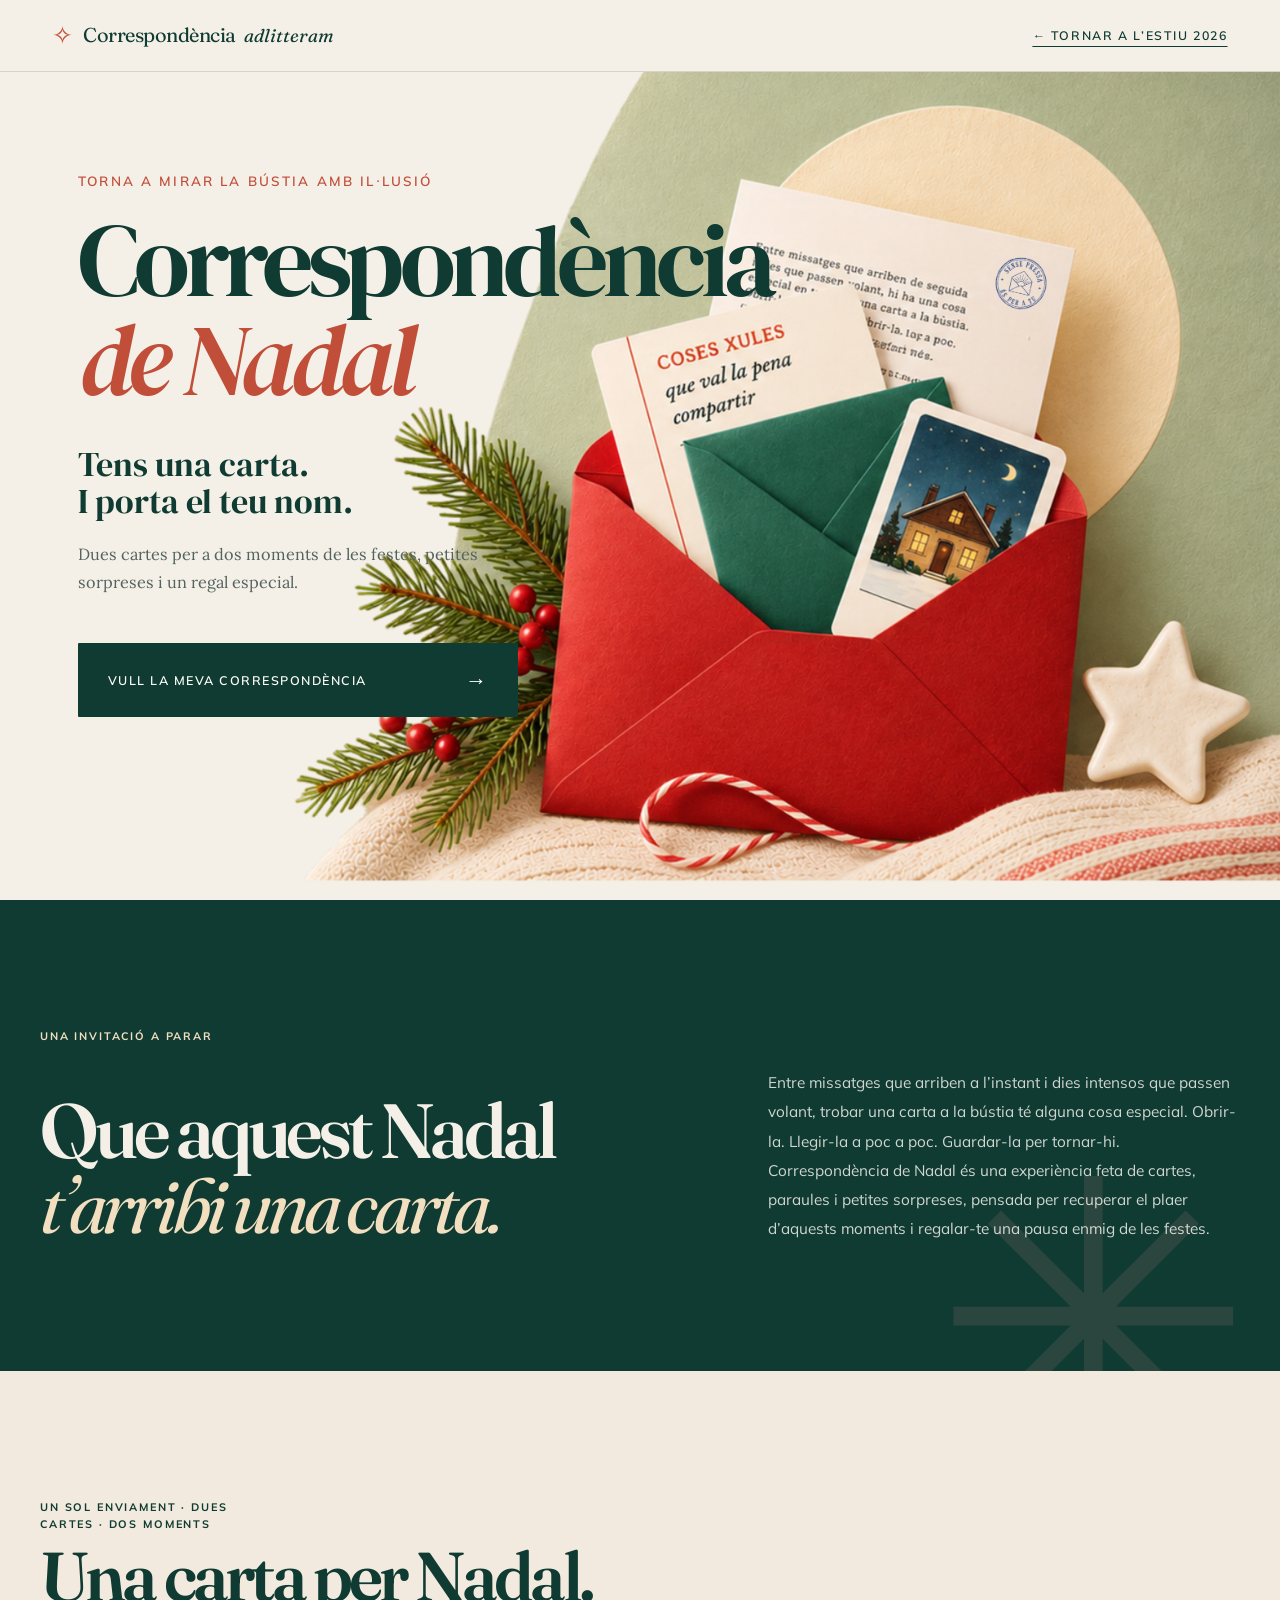
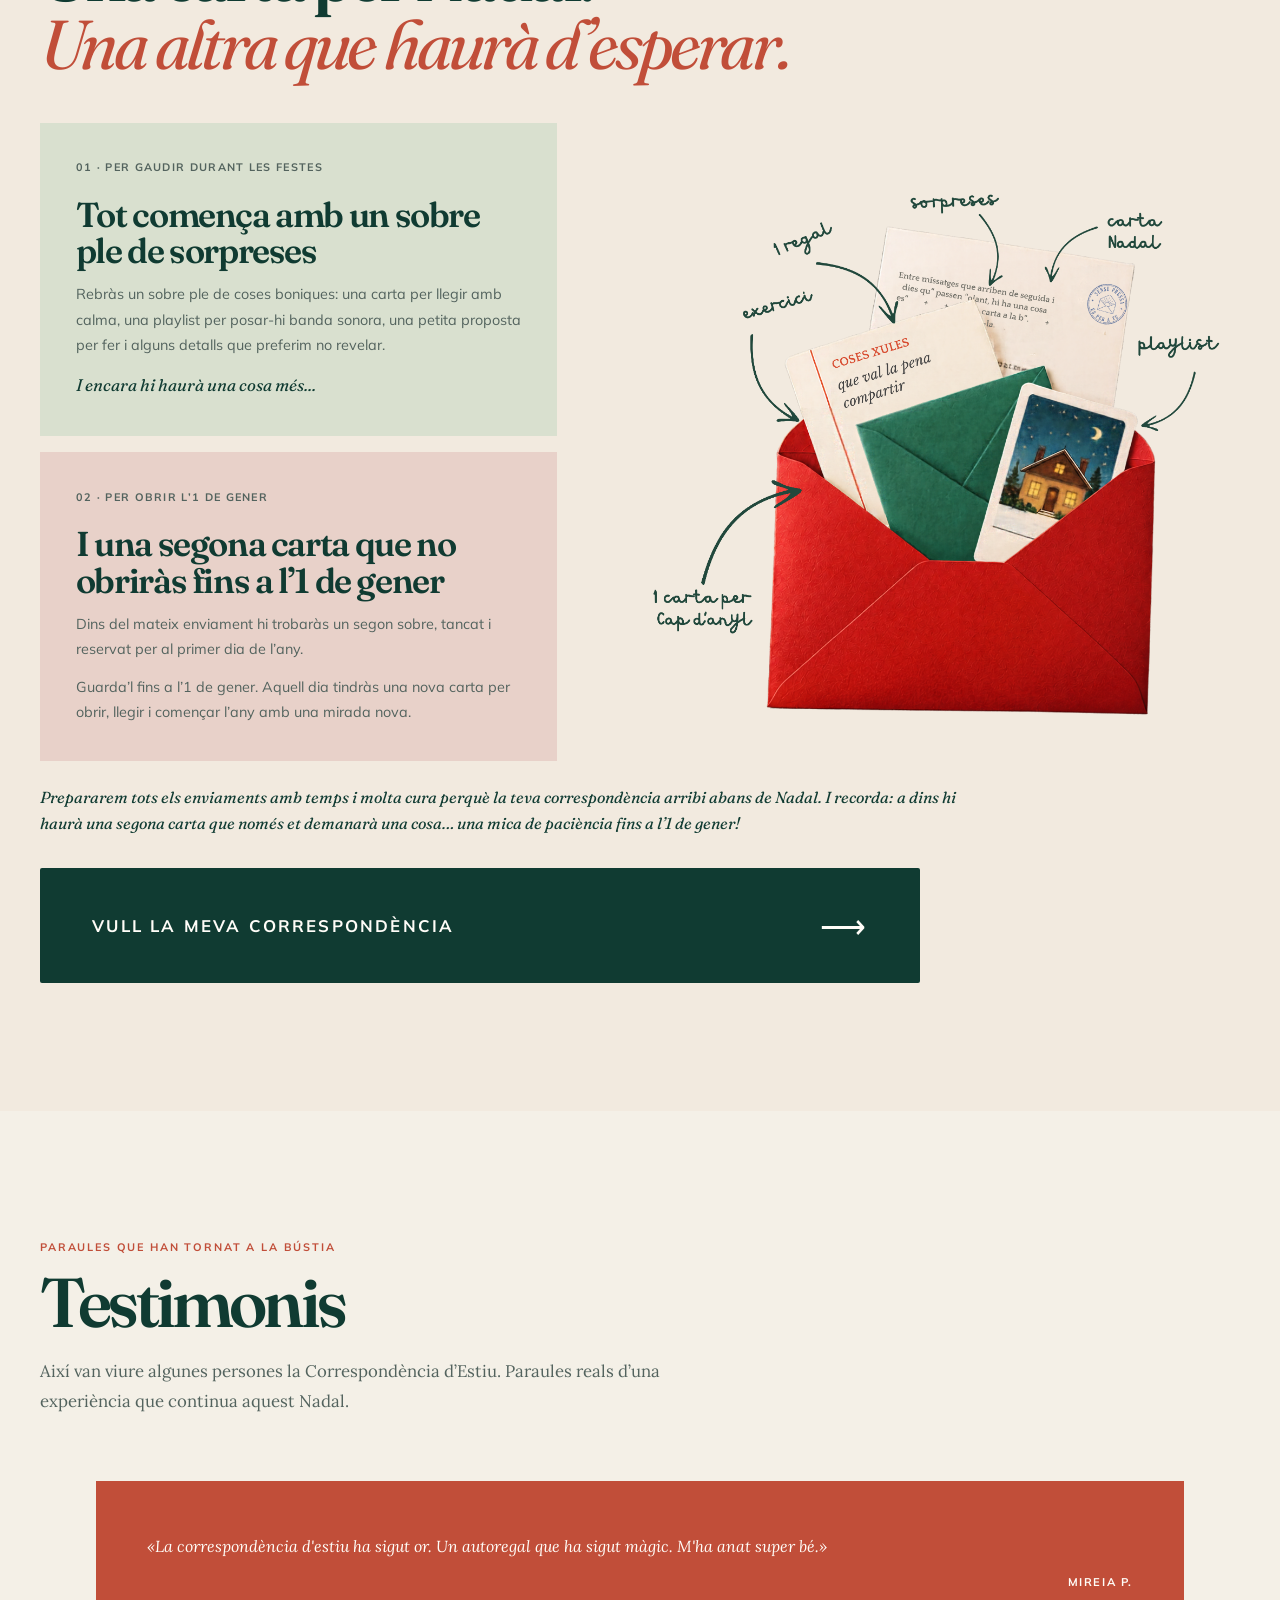
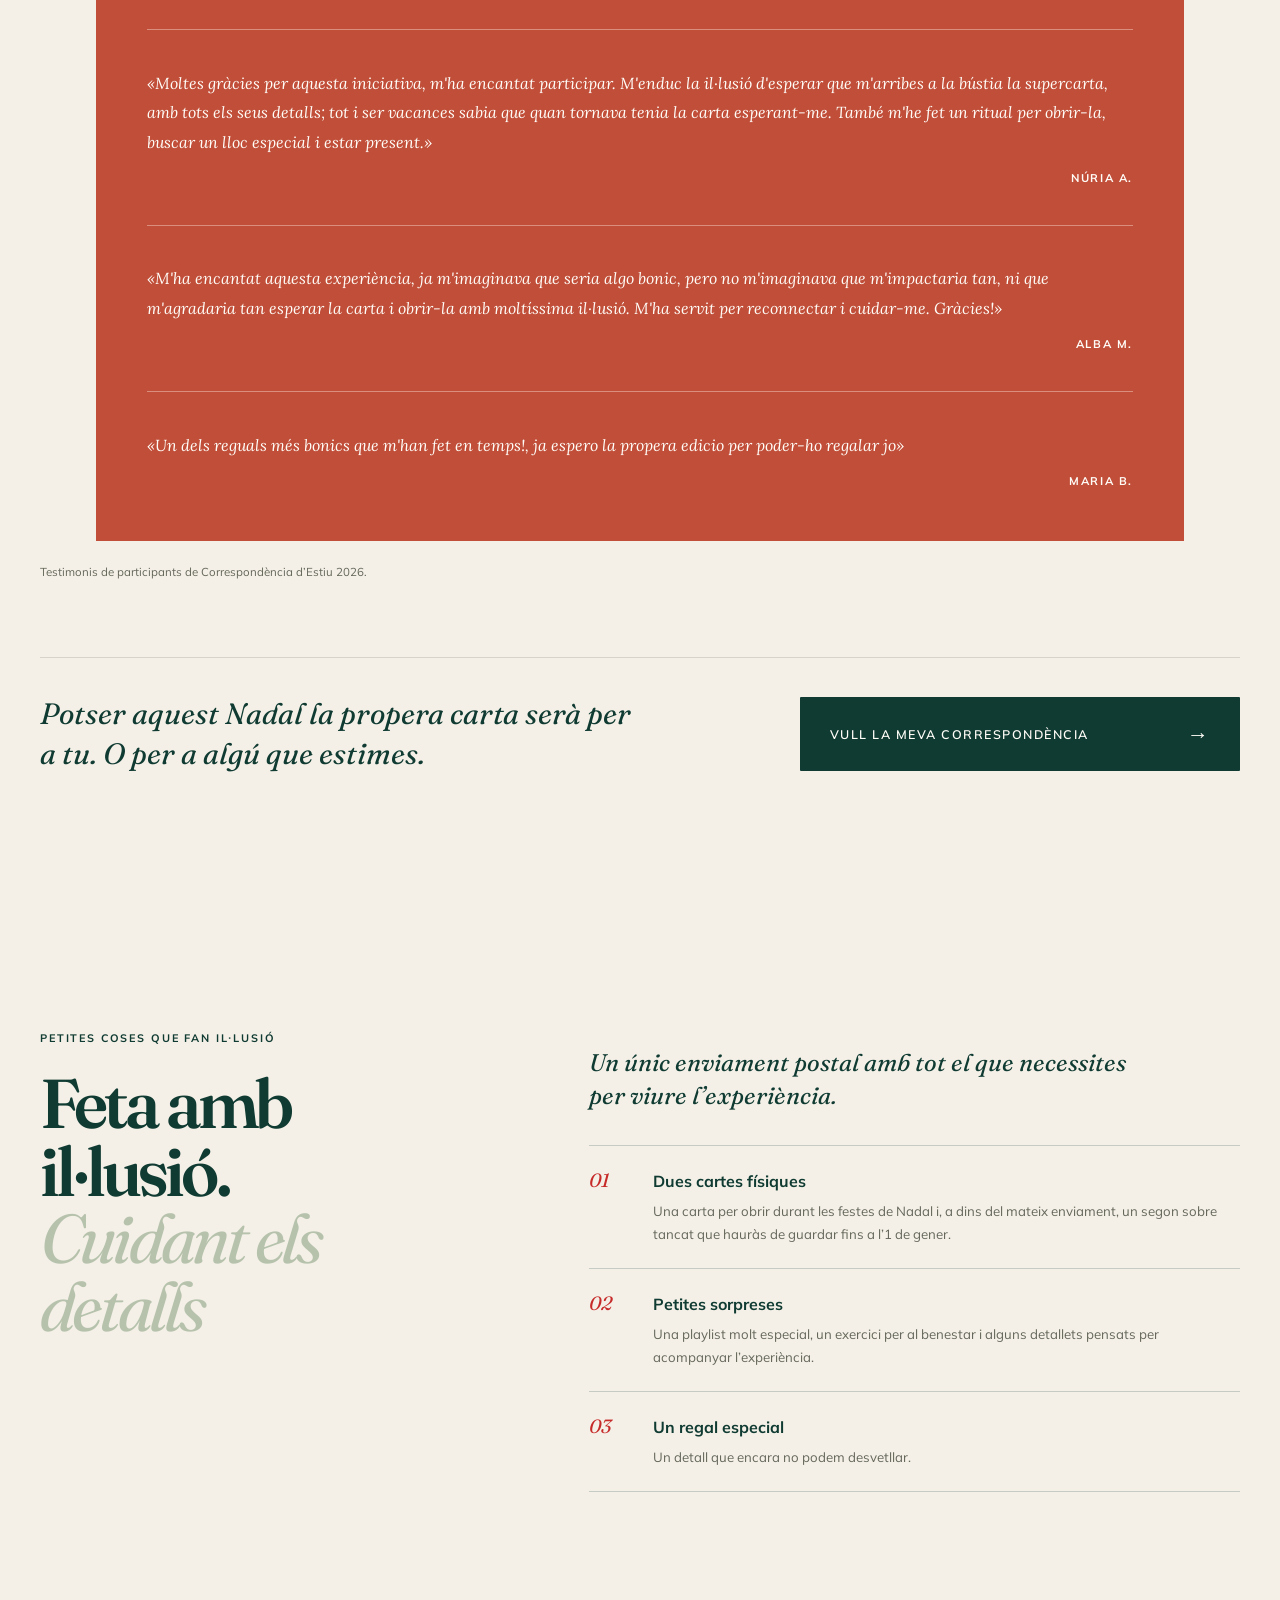
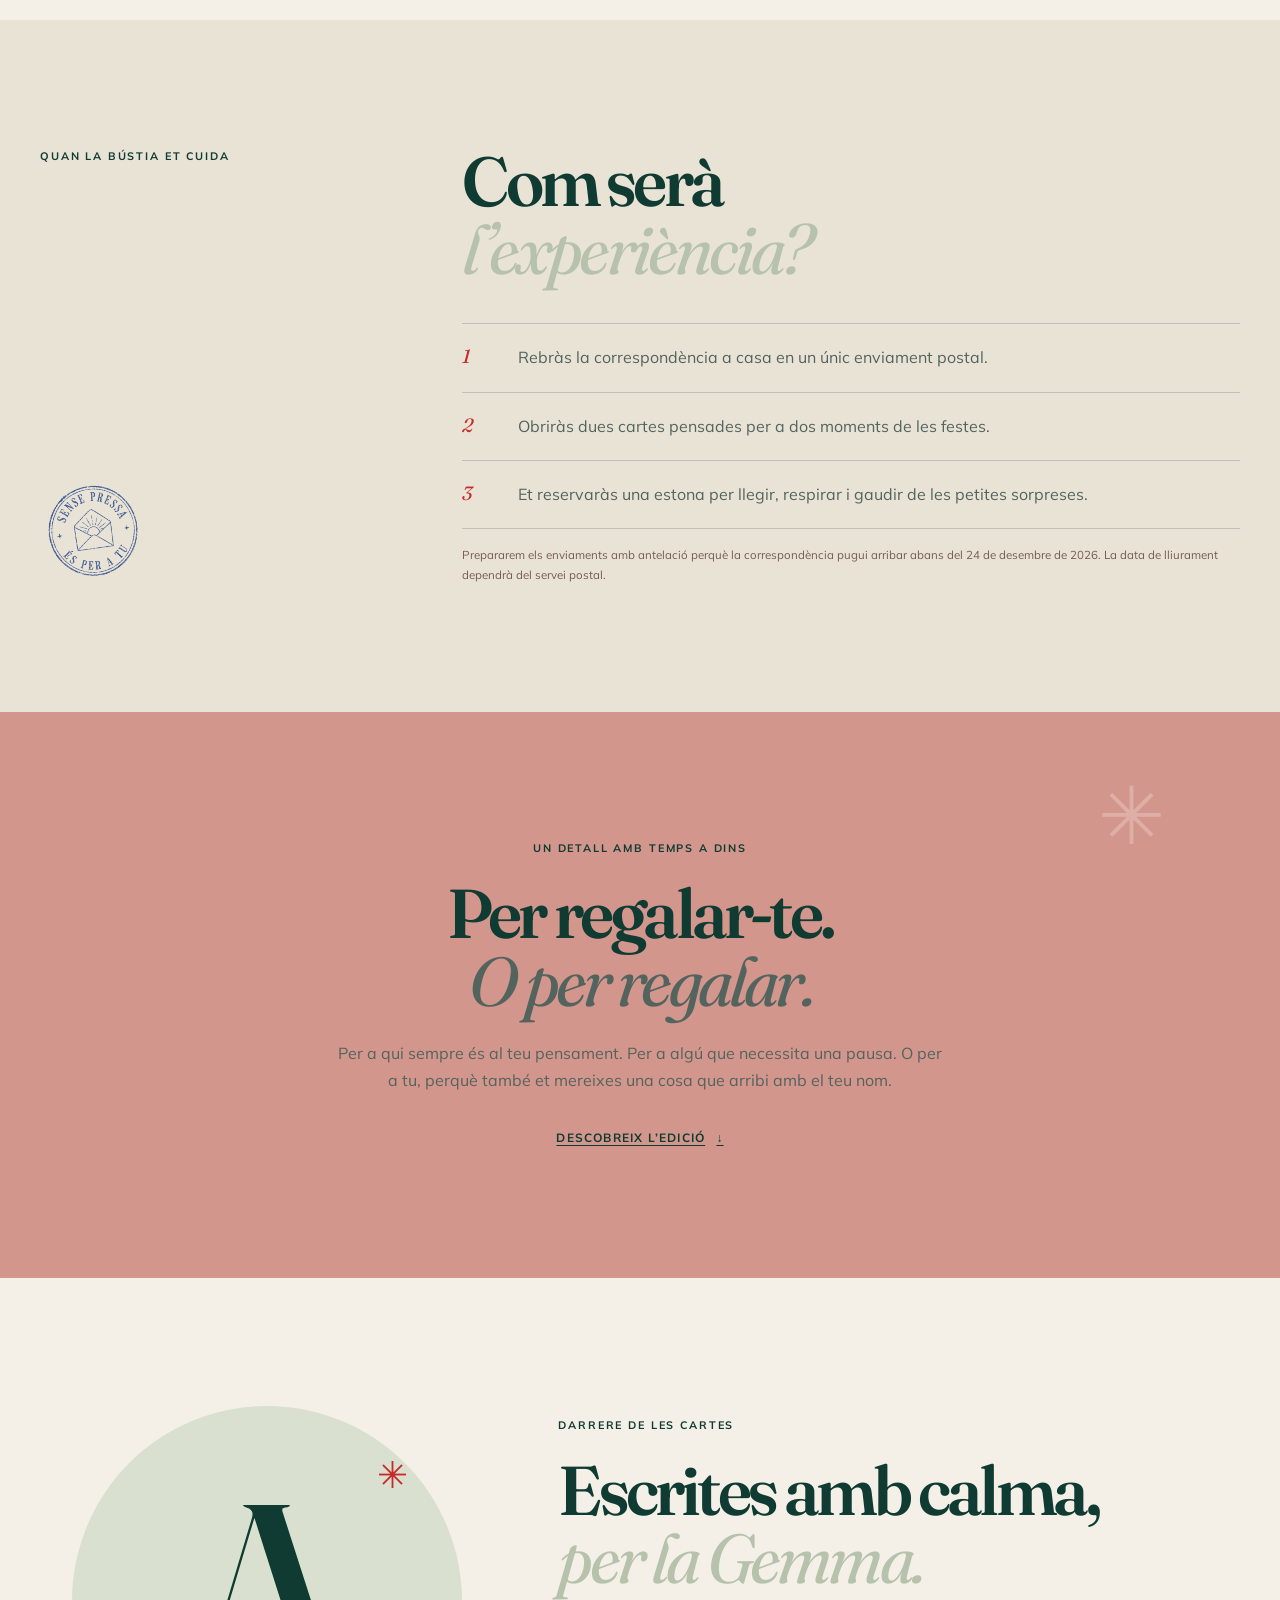
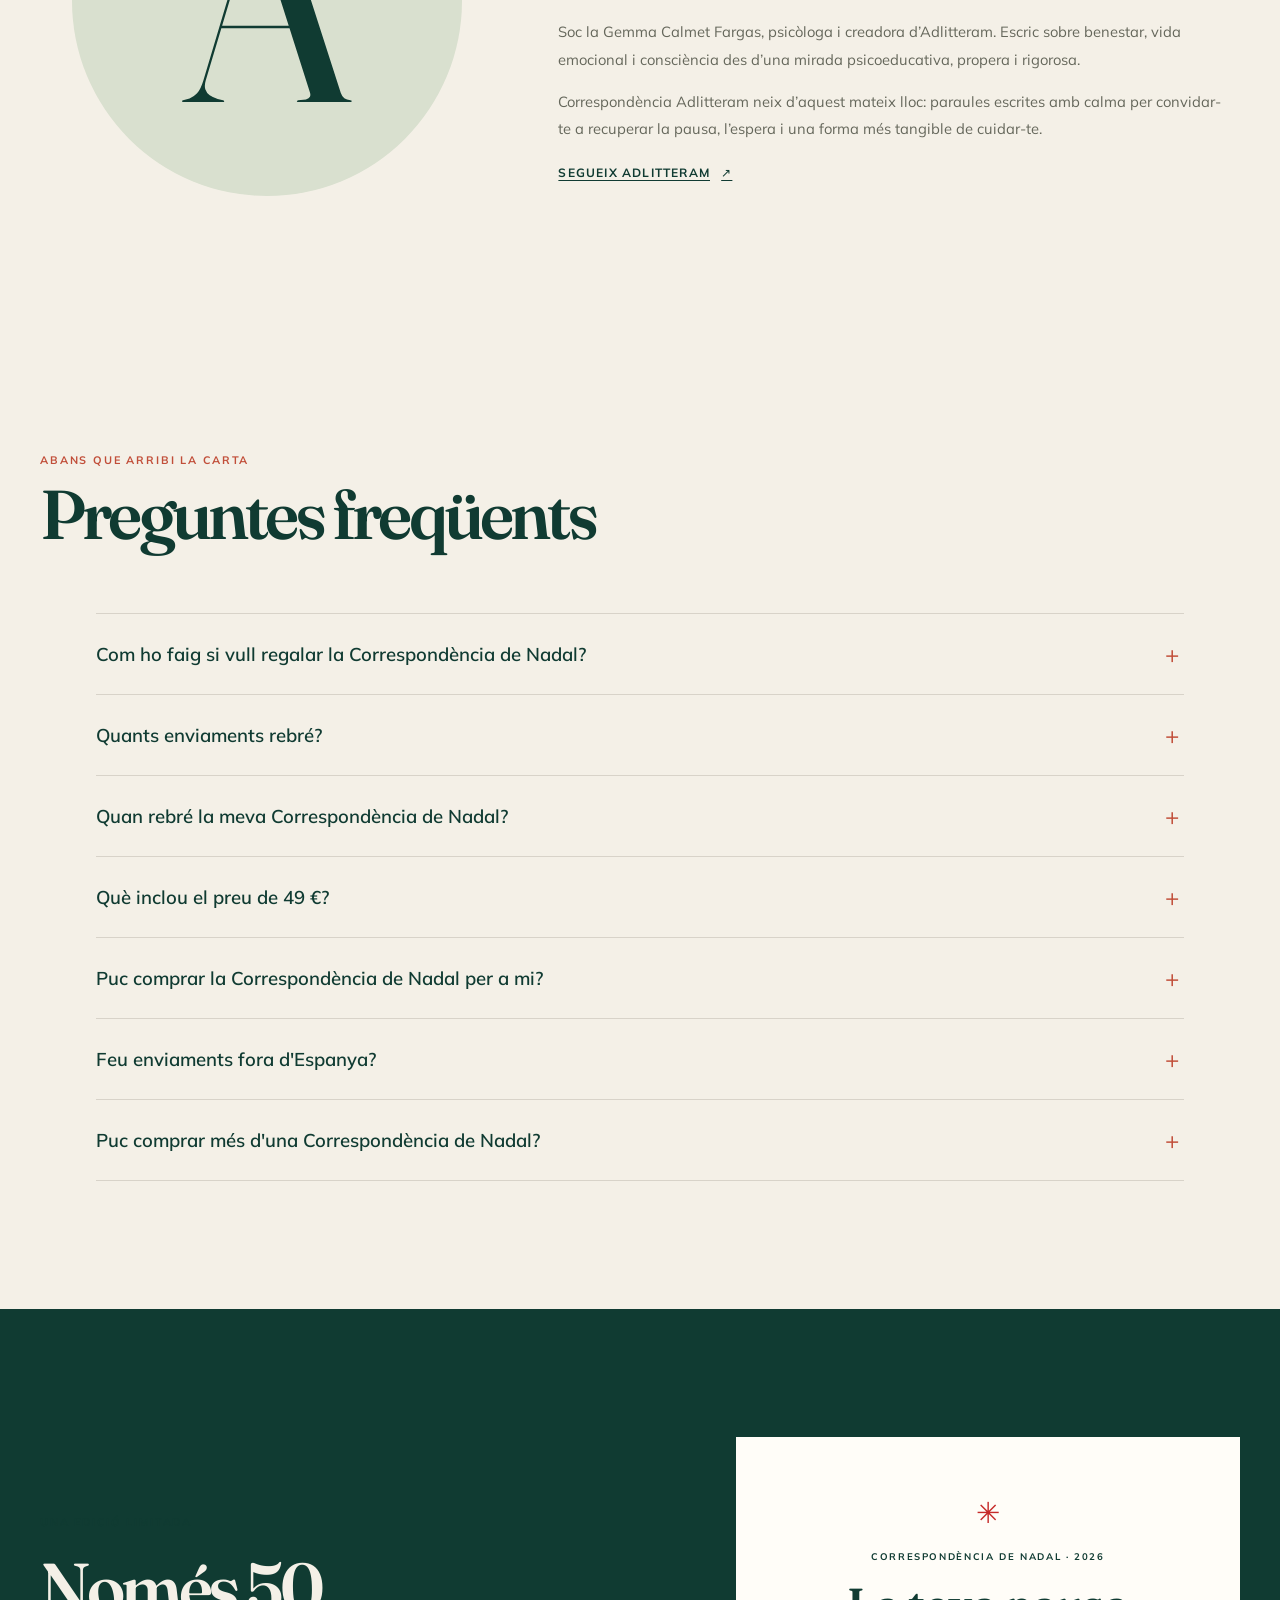
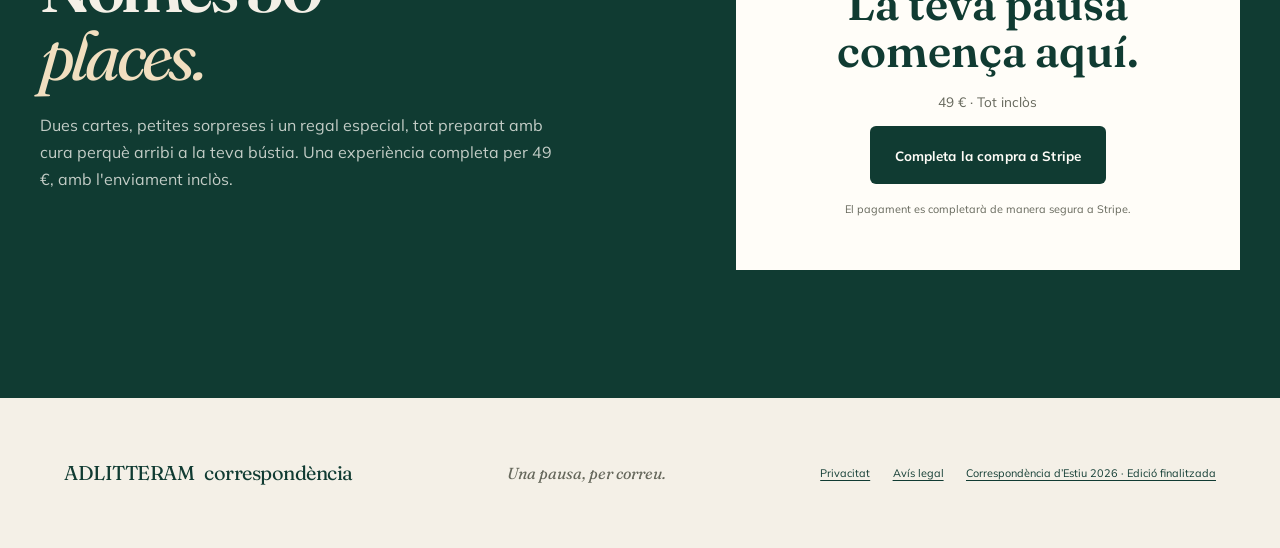
==== nadal-2026/index.html @ 54562db9 "Save Nadal 2026 landing updates" ====
<!doctype html>
<html lang="ca">
<head>
  <meta charset="utf-8">
  <meta name="viewport" content="width=device-width, initial-scale=1">
  <meta name="robots" content="noindex, nofollow, noarchive">
  <meta name="googlebot" content="noindex, nofollow, noarchive">
  <meta name="description" content="Dues cartes per a dos moments de les festes, petites sorpreses i un regal especial. Correspondència de Nadal 2026, Adlitteram.">
  <meta name="theme-color" content="#F7F1E8">
  <title>Correspondència de Nadal 2026 · Adlitteram</title>
  <link rel="preconnect" href="https://fonts.googleapis.com">
  <link rel="preconnect" href="https://fonts.gstatic.com" crossorigin>
  <link rel="preload" as="style" href="https://fonts.googleapis.com/css2?family=DM+Serif+Display:ital@0;1&family=Fraunces:ital,wght@0,400;0,600;1,400&family=Lora:wght@400&family=Montserrat:wght@500;600&family=Mulish:wght@400;600;700&family=Satisfy&display=swap">
  <link href="https://fonts.googleapis.com/css2?family=DM+Serif+Display:ital@0;1&family=Fraunces:ital,wght@0,400;0,600;1,400&family=Lora:wght@400&family=Montserrat:wght@500;600&family=Mulish:wght@400;600;700&family=Satisfy&display=swap" rel="stylesheet">
  <link rel="stylesheet" href="./styles.css">
</head>
<body>
  <a class="skip-link" href="#contingut">Ves al contingut</a>
  <header class="site-header">
    <a class="wordmark" href="#inici" aria-label="Correspondència Adlitteram, inici"><span class="wordmark-mark" aria-hidden="true">✧</span><span class="wordmark-name">Correspondència <em>adlitteram</em></span></a>
    <a class="archive-link" href="/estiu-2026/">← Tornar a l’estiu 2026</a>
  </header>

  <main id="contingut">
    <section class="hero" id="inici" aria-labelledby="hero-title">
      <div class="hero-copy">
        <p class="eyebrow">Torna a mirar la bústia amb il·lusió</p>
        <h1 id="hero-title"><span>Correspondència</span><em>de Nadal</em></h1>
        <p class="hero-subtitle">Tens una carta.<br>I porta el teu nom.</p>
        <p class="hero-description">Dues cartes per a dos moments de les festes, petites sorpreses i un regal especial.</p>
        <a class="button button-primary" href="https://buy.stripe.com/fZu5kw3Jq8W8dRp18m0Ny01?locale=es">Vull la meva correspondència <span aria-hidden="true">→</span></a>
      </div>

      <figure class="hero-art" aria-labelledby="art-caption">
        <div class="hero-stage">
          <img class="hero-product" src="./assets/images/matge-hero-nadal-26.png" alt="Composició de Nadal amb el sobre vermell que conté les cartes, una branca de pi amb baies, una estrella de ceràmica i un fil de caramel sobre una manta" width="3969" height="2235" decoding="async" fetchpriority="high">
        </div>
        <figcaption id="art-caption" class="visually-hidden">Composició fotogràfica del producte de l’edició de Nadal.</figcaption>
      </figure>
    </section>

    <section class="story-intro section reveal" id="la-proposta" aria-labelledby="story-title">
      <p class="eyebrow">Una invitació a parar</p>
      <h2 id="story-title">Que aquest Nadal<br><em>t’arribi una carta.</em></h2>
      <div class="story-intro-copy">
        <p>Entre missatges que arriben a l’instant i dies intensos que passen volant, trobar una carta a la bústia té alguna cosa especial. Obrir-la. Llegir-la a poc a poc. Guardar-la per tornar-hi. Correspondència de Nadal és una experiència feta de cartes, paraules i petites sorpreses, pensada per recuperar el plaer d’aquests moments i regalar-te una pausa enmig de les festes.</p>
      </div>
      <span class="large-asterisk" aria-hidden="true">✳</span>
    </section>

    <section class="two-moments section" aria-labelledby="moments-title">
      <div class="section-heading reveal">
        <p class="eyebrow">Un sol enviament · dues cartes · dos moments</p>
        <h2 id="moments-title">Una carta per Nadal.<br><em>Una altra que haurà d’esperar.</em></h2>
      </div>
      <div class="moments-layout">
        <div class="moments-grid">
          <article class="moment-card moment-december reveal">
            <span class="moment-number">01 · Per gaudir durant les festes</span>
            <h3>Tot comença amb un sobre ple de sorpreses</h3>
            <p>Rebràs un sobre ple de coses boniques: una carta per llegir amb calma, una playlist per posar-hi banda sonora, una petita proposta per fer i alguns detalls que preferim no revelar.</p>
            <p class="moment-teaser">I encara hi haurà una cosa més...</p>
          </article>
          <article class="moment-card moment-newyear reveal">
            <span class="moment-number">02 · Per obrir l’1 de gener</span>
            <h3>I una segona carta que no obriràs fins a l’1 de gener</h3>
            <p>Dins del mateix enviament hi trobaràs un segon sobre, tancat i reservat per al primer dia de l’any.</p>
            <p>Guarda’l fins a l’1 de gener. Aquell dia tindràs una nova carta per obrir, llegir i començar l’any amb una mirada nova.</p>
          </article>
        </div>
        <figure class="moments-photo reveal">
          <img src="./assets/images/sobre-vermell-productes-nadal-26.png" alt="Sobre vermell amb dues cartes i la targeta de playlist; unes anotacions manuscrites assenyalen les sorpreses, l’exercici i les cartes de Nadal i Cap d’Any" width="3969" height="2235" loading="lazy" decoding="async">
        </figure>
      </div>
      <p class="section-footnote reveal">Prepararem tots els enviaments amb temps i molta cura perquè la teva correspondència arribi abans de Nadal. I recorda: a dins hi haurà una segona carta que només et demanarà una cosa… una mica de paciència fins a l’1 de gener!</p>
      <a class="button button-primary moments-cta" href="https://buy.stripe.com/fZu5kw3Jq8W8dRp18m0Ny01?locale=es">Vull la meva correspondència <span aria-hidden="true">⟶</span></a>
    </section>

    <section class="testimonials section" aria-labelledby="testimonials-title">
      <header class="testimonials-heading">
        <p class="eyebrow">Paraules que han tornat a la bústia</p>
        <h2 id="testimonials-title">Testimonis</h2>
        <p class="testimonials-intro">Així van viure algunes persones la Correspondència d’Estiu. Paraules reals d’una experiència que continua aquest Nadal.</p>
      </header>
      <div class="testimonials-panel">
        <article class="testimonial-letter">
          <blockquote><p>«La correspondència d'estiu ha sigut or. Un autoregal que ha sigut màgic. M'ha anat super bé.»</p></blockquote>
          <p class="testimonial-author">MIREIA P.</p>
        </article>
        <article class="testimonial-letter">
          <blockquote><p>«Moltes gràcies per aquesta iniciativa, m'ha encantat participar. M'enduc la il·lusió d'esperar que m'arribes a la bústia la supercarta, amb tots els seus detalls; tot i ser vacances sabia que quan tornava tenia la carta esperant-me. També m'he fet un ritual per obrir-la, buscar un lloc especial i estar present.»</p></blockquote>
          <p class="testimonial-author">NÚRIA A.</p>
        </article>
        <article class="testimonial-letter">
          <blockquote><p>«M'ha encantat aquesta experiència, ja m'imaginava que seria algo bonic, pero no m'imaginava que m'impactaria tan, ni que m'agradaria tan esperar la carta i obrir-la amb moltíssima il·lusió. M'ha servit per reconnectar i cuidar-me. Gràcies!»</p></blockquote>
          <p class="testimonial-author">ALBA M.</p>
        </article>
        <article class="testimonial-letter">
          <blockquote><p>«Un dels reguals més bonics que m'han fet en temps!, ja espero la propera edicio per poder-ho regalar jo»</p></blockquote>
          <p class="testimonial-author">MARIA B.</p>
        </article>
      </div>
      <p class="testimonials-source">Testimonis de participants de Correspondència d’Estiu 2026.</p>
      <div class="testimonials-ending">
        <p>Potser aquest Nadal la propera carta serà per a tu. O per a algú que estimes.</p>
        <a class="button button-primary" href="https://buy.stripe.com/fZu5kw3Jq8W8dRp18m0Ny01?locale=es">Vull la meva correspondència <span aria-hidden="true">→</span></a>
      </div>
    </section>

    <section class="what-includes section reveal" id="que-rebras" aria-labelledby="includes-title">
      <div class="includes-heading">
        <p class="eyebrow">Petites coses que fan il·lusió</p>
        <h2 id="includes-title">Feta amb il·lusió.<br><em>Cuidant els detalls</em></h2>
      </div>
      <div class="includes-copy">
        <p class="includes-lead">Un únic enviament postal amb tot el que necessites per viure l’experiència.</p>
        <ul class="includes-list">
          <li><span>01</span><div><strong>Dues cartes físiques</strong><p>Una carta per obrir durant les festes de Nadal i, a dins del mateix enviament, un segon sobre tancat que hauràs de guardar fins a l’1 de gener.</p></div></li>
          <li><span>02</span><div><strong>Petites sorpreses</strong><p>Una playlist molt especial, un exercici per al benestar i alguns detallets pensats per acompanyar l’experiència.</p></div></li>
          <li><span>03</span><div><strong>Un regal especial</strong><p>Un detall que encara no podem desvetllar.</p></div></li>
        </ul>
      </div>
    </section>

    <section class="experience section" aria-labelledby="experience-title">
      <div class="experience-aside reveal">
        <p class="eyebrow">Quan la bústia et cuida</p>
        <span class="postmark-frame" role="img" aria-label="Segell postal Adlitteram: Sense pressa, és per a tu"><img class="postmark" src="/assets/nadal-26/segell-sense-pressa.png" alt=""></span>
      </div>
      <div class="experience-main reveal">
        <h2 id="experience-title">Com serà<br><em>l’experiència?</em></h2>
        <ol class="experience-steps">
          <li><span>1</span><p>Rebràs la correspondència a casa en un únic enviament postal.</p></li>
          <li><span>2</span><p>Obriràs dues cartes pensades per a dos moments de les festes.</p></li>
          <li><span>3</span><p>Et reservaràs una estona per llegir, respirar i gaudir de les petites sorpreses.</p></li>
        </ol>
        <p class="dev-note">Prepararem els enviaments amb antelació perquè la correspondència pugui arribar abans del 24 de desembre de 2026. La data de lliurament dependrà del servei postal.</p>
      </div>
    </section>

    <section class="gift section reveal" aria-labelledby="gift-title">
      <span class="gift-star" aria-hidden="true">✳</span>
      <p class="eyebrow">Un detall amb temps a dins</p>
      <h2 id="gift-title">Per regalar-te.<br><em>O per regalar.</em></h2>
      <p>Per a qui sempre és al teu pensament. Per a algú que necessita una pausa. O per a tu, perquè també et mereixes una cosa que arribi amb el teu nom.</p>
      <a class="text-link" href="#compra">Descobreix l’edició <span aria-hidden="true">↓</span></a>
    </section>

    <section class="author section" aria-labelledby="author-title">
      <div class="author-mark reveal" aria-hidden="true"><span>A</span><i>✳</i></div>
      <div class="author-copy reveal">
        <p class="eyebrow">Darrere de les cartes</p>
        <h2 id="author-title">Escrites amb calma,<br><em>per la Gemma.</em></h2>
        <p>Soc la Gemma Calmet Fargas, psicòloga i creadora d’Adlitteram. Escric sobre benestar, vida emocional i consciència des d’una mirada psicoeducativa, propera i rigorosa.</p>
        <p>Correspondència Adlitteram neix d’aquest mateix lloc: paraules escrites amb calma per convidar-te a recuperar la pausa, l’espera i una forma més tangible de cuidar-te.</p>
        <a class="text-link" href="https://www.instagram.com/litteram" target="_blank" rel="noopener noreferrer">Segueix Adlitteram <span aria-hidden="true">↗</span></a>
      </div>
    </section>

    <section class="faq section" aria-labelledby="faq-title">
      <header class="faq-heading">
        <p class="eyebrow">Abans que arribi la carta</p>
        <h2 id="faq-title">Preguntes freqüents</h2>
      </header>
      <div class="faq-list">
        <details class="faq-item">
          <summary>Com ho faig si vull regalar la Correspondència de Nadal?<span class="faq-toggle" aria-hidden="true"></span></summary>
          <div class="faq-answer">
            <p>És molt fàcil! Quan facis la compra, introdueix primer el teu nom i correu electrònic. Després, al desplegable «És un regal?», selecciona «Sí, és un regal».</p>
            <p>A l'apartat d'enviament, escriu el nom i l'adreça de la persona a qui vols sorprendre. Finalment, introdueix les teves dades de facturació i completa el pagament.</p>
            <p>Nosaltres ens encarregarem que la correspondència arribi directament a la seva bústia!</p>
            <a class="faq-guide-link" href="/assets/nadal-26/regalar-correspondencia-instruccions.png" aria-haspopup="dialog" aria-controls="gift-guide-dialog" data-open-gift-guide>Veure com omplir el formulari si és un regal <span aria-hidden="true">↗</span></a>
          </div>
        </details>
        <details class="faq-item">
          <summary>Quants enviaments rebré?<span class="faq-toggle" aria-hidden="true"></span></summary>
          <div class="faq-answer">
            <p>Un de sol! Rebràs tota la Correspondència de Nadal en un únic enviament. A dins hi trobaràs una carta per obrir als volts de Nadal i un segon sobre tancat, que hauràs de guardar fins a l'1 de gener.</p>
            <p>Dues cartes per a dos moments diferents de les festes.</p>
          </div>
        </details>
        <details class="faq-item">
          <summary>Quan rebré la meva Correspondència de Nadal?<span class="faq-toggle" aria-hidden="true"></span></summary>
          <div class="faq-answer">
            <p>Prepararem i enviarem les correspondències amb prou antelació perquè puguin arribar abans del 24 de desembre. Tot i això, el termini final de lliurament depèn del servei postal.</p>
          </div>
        </details>
        <details class="faq-item">
          <summary>Què inclou el preu de 49 €?<span class="faq-toggle" aria-hidden="true"></span></summary>
          <div class="faq-answer">
            <p>Tot! Les dues cartes, una playlist molt especial, un exercici pro benestar, petites sorpreses, un regal especial i l'enviament postal a Espanya (Península, Illes Balears i Illes Canàries). No hi ha despeses d'enviament addicionals.</p>
          </div>
        </details>
        <details class="faq-item">
          <summary>Puc comprar la Correspondència de Nadal per a mi?<span class="faq-toggle" aria-hidden="true"></span></summary>
          <div class="faq-answer">
            <p>I tant! Correspondència també és una invitació a fer-te un autoregal: una mica de temps per a tu, una pausa i dos moments per gaudir sense presses.</p>
          </div>
        </details>
        <details class="faq-item">
          <summary>Feu enviaments fora d'Espanya?<span class="faq-toggle" aria-hidden="true"></span></summary>
          <div class="faq-answer">
            <p>De moment, no. Aquesta edició de Correspondència de Nadal només s'enviarà a adreces d'Espanya (Península, Illes Balears i Illes Canàries). El preu de 49 € inclou totes les despeses d'enviament.</p>
          </div>
        </details>
        <details class="faq-item">
          <summary>Puc comprar més d'una Correspondència de Nadal?<span class="faq-toggle" aria-hidden="true"></span></summary>
          <div class="faq-answer">
            <p>I tant! Pots comprar-ne més d'una, però hauràs de fer una compra per cada correspondència, ja que cada enviament necessita les seves pròpies dades.</p>
            <p>Per agilitzar les compres següents, et recomanem que utilitzis l'opció de desar les dades de pagament a Stripe, si la tens disponible.</p>
          </div>
        </details>
      </div>
    </section>

    <section class="purchase section" id="compra" aria-labelledby="purchase-title">
      <div class="purchase-copy">
        <p class="eyebrow">Una edició limitada</p>
        <h2 id="purchase-title">Només 50<br><em>places.</em></h2>
        <p>Dues cartes, petites sorpreses i un regal especial, tot preparat amb cura perquè arribi a la teva bústia. Una experiència completa per 49 €, amb l'enviament inclòs.</p>
      </div>
      <div class="purchase-card">
        <span class="purchase-icon" aria-hidden="true">✳</span>
        <p class="eyebrow">Correspondència de Nadal · 2026</p>
        <h3>La teva pausa<br>comença aquí.</h3>
        <p class="purchase-status">49 € · Tot inclòs</p>
        <a class="button button-primary" href="https://buy.stripe.com/fZu5kw3Jq8W8dRp18m0Ny01?locale=es">Completa la compra a Stripe</a>
        <p class="purchase-small">El pagament es completarà de manera segura a Stripe.</p>
      </div>
    </section>
  </main>

  <dialog class="gift-guide-dialog" id="gift-guide-dialog" aria-labelledby="gift-guide-title">
    <div class="gift-guide-dialog-header">
      <h3 id="gift-guide-title">Com omplir el formulari si és un regal</h3>
      <button class="gift-guide-close" type="button" data-close-gift-guide aria-label="Tancar la guia">×</button>
    </div>
    <button class="gift-guide-zoom" type="button" data-toggle-guide-zoom aria-pressed="false">Ampliar imatge</button>
    <figure class="gift-guide-image-wrap">
      <img src="/assets/nadal-26/regalar-correspondencia-instruccions.png" alt="Guia visual per regalar Correspondència de Nadal: mostra com indicar que és un regal i introduir les dades d'enviament i facturació." width="2828" height="4000" loading="lazy" decoding="async">
    </figure>
  </dialog>

  <footer class="site-footer">
    <a class="wordmark" href="#inici">ADLITTERAM<span>correspondència</span></a>
    <p>Una pausa, per correu.</p>
    <nav aria-label="Enllaços complementaris">
      <a href="../privacitat.html">Privacitat</a>
      <a href="../avis-legal.html">Avís legal</a>
      <a href="../estiu-2026/">Correspondència d’Estiu 2026 · Edició finalitzada</a>
    </nav>
  </footer>
  <script src="./script.js" defer></script>
</body>
</html>
---- nadal-2026/styles.css ----
:root {
  --color-paper: #F4F0E7;
  --color-sage: #B6C2AC;
  --color-ink: #103B32;
  --color-terracotta: #C14E39;
  --color-body: #53635E;
  --color-cream: #FFFDF8;
  --color-gold-paper: #F1DFC0;
  --color-border: #D8D3C9;
  --color-blush: #D3968C;
  --color-cherry: #C62A29;
  --color-ink-hover: #174A35;
  --color-paper-warm: #F2EADF;
  --color-sage-soft: #D9E0CF;
  --color-blush-soft: #E8D1C9;
  --color-stone: #E9E3D6;
  --color-muted-brown: #765B50;
  --color-muted: #65675B;
  --paper: var(--color-paper);
  --paper-light: var(--color-cream);
  --ink: var(--color-ink);
  --moss: var(--color-sage);
  --rose: var(--color-blush);
  --cherry: var(--color-cherry);
  --text: var(--color-body);
  --muted: var(--color-muted);
  --rule: color-mix(in srgb, var(--color-ink) 20%, transparent);
  --serif: "Fraunces", Georgia, serif;
  --sans: "Mulish", Arial, sans-serif;
  --hand: "Satisfy", cursive;
  color: var(--text);
  background: var(--paper);
  font-family: var(--sans);
  font-synthesis: none;
  text-rendering: optimizeLegibility;
  scroll-behavior: smooth;
}

*, *::before, *::after { box-sizing: border-box; }
body { margin: 0; min-width: 320px; overflow-x: clip; background: var(--paper); background-image: repeating-linear-gradient(0deg, transparent 0 6px, rgba(111,82,56,.012) 7px, transparent 8px); background-size: 100% 8px; background-attachment: fixed; color: var(--text); font-size: 16px; line-height: 1.7; }
a { color: inherit; text-underline-offset: .25em; }
img, svg { max-width: 100%; }
::selection { background: var(--moss); color: white; }
:focus-visible { outline: 3px solid var(--cherry); outline-offset: 4px; }

.skip-link { position: absolute; z-index: 20; top: -5rem; left: 1rem; padding: .8rem 1rem; background: var(--ink); color: white; }
.skip-link:focus { top: 1rem; }
.site-header, .site-footer { width: min(90%, 1440px); margin: auto; display: flex; align-items: center; justify-content: space-between; gap: 2rem; }
.site-header { position: relative; z-index: 5; width: 100%; min-height: 72px; padding: 0 4.1%; background: var(--color-paper); border-bottom: 1px solid var(--color-border); }
.wordmark { display: inline-flex; align-items: center; gap: .65rem; color: var(--color-ink); font: 400 1.25rem/1 var(--serif); letter-spacing: -.025em; text-decoration: none; white-space: nowrap; }
.wordmark-mark { color: var(--color-terracotta); font: 400 1.55rem/1 var(--sans); }
.wordmark-name em { margin-left: .3rem; font: italic 1.15rem/1 var(--serif); letter-spacing: 0; }
.archive-link { color: var(--color-ink); font: 600 .77rem/1.4 var(--sans); letter-spacing: .13em; text-decoration-thickness: 1px; text-underline-offset: .35rem; text-transform: uppercase; }

.hero { position: relative; isolation: isolate; width: 100%; min-height: clamp(690px, calc(100svh - 72px), 920px); margin: 0 0 0; padding: clamp(4.5rem, 11vh, 7rem) 6.1vw clamp(1.5rem, 3vh, 2.5rem); overflow: hidden; display: grid; align-items: start; background: var(--color-paper); }
.hero-copy { position: relative; z-index: 3; width: min(68vw, 1080px); grid-column: 1; grid-row: 1; padding: 0; }
.hero-art { position: absolute; z-index: 1; inset: 0; width: 100%; height: 100%; margin: 0; overflow: hidden; }
.hero-stage { position: absolute; inset: 0; width: 100%; height: 100%; overflow: hidden; background: transparent; }
.hero-product { position: absolute; inset: 0; z-index: 1; width: 100%; height: 100%; max-width: none; object-fit: cover; object-position: right bottom; transform: translateX(clamp(5rem, 14vh, 9rem)) scale(1.1); transform-origin: right bottom; }
.eyebrow { margin: 0 0 1.5rem; color: var(--ink); font: 700 .68rem/1.5 var(--sans); letter-spacing: .17em; text-transform: uppercase; }
.eyebrow-mark { display: inline-block; margin-right: .5rem; color: var(--cherry); font-size: 1rem; vertical-align: -.05em; }
h1, h2, h3, p { margin-top: 0; }
h1, h2, h3 { color: var(--ink); font-family: var(--serif); font-weight: 600; }
h1 { max-width: 13ch; margin-bottom: 1.15rem; font-size: clamp(3.6rem, 5.5vw, 5.4rem); font-weight: 600; letter-spacing: -.06em; line-height: .91; }
h1 span, h1 em { display: block; }
h1 em { color: var(--ink); font-style: normal; font-weight: 600; }
h2 em { color: var(--moss); font-weight: 400; }
.hero .eyebrow { max-width: 37rem; margin-bottom: 1.35rem; color: var(--color-terracotta); font: 600 clamp(.78rem, 1.05vw, 1rem)/1.5 var(--sans); letter-spacing: .16em; text-transform: uppercase; }
.hero h1 { max-width: none; margin: 0 0 2.45rem; color: var(--color-ink); font: 400 clamp(4.35rem, 8vw, 8.5rem)/.92 "DM Serif Display", Georgia, serif; letter-spacing: -.055em; }
.hero h1 span, .hero h1 em { display: block; white-space: nowrap; }
.hero h1 em { margin-top: .04em; color: var(--color-terracotta); font: italic 400 .98em/.96 "DM Serif Display", Georgia, serif; }
.hero-subtitle { max-width: min(32rem, 48vw); margin-bottom: 1.35rem; color: var(--color-ink); font: 400 clamp(1.8rem, 2.65vw, 2.8rem)/1.08 "DM Serif Display", Georgia, serif; }
.hero-description { max-width: min(28rem, 44vw); margin-bottom: 2.9rem; color: var(--color-body); font: 400 clamp(1rem, 1.27vw, 1.25rem)/1.7 "Lora", Georgia, serif; }
.hero-actions { display: flex; align-items: flex-start; flex-direction: column; gap: 1.15rem; }
.hero-ctas { display: flex; flex-wrap: wrap; align-items: center; gap: 1rem 1.5rem; }
.button { min-height: 58px; padding: .9rem 1.5rem; display: inline-flex; align-items: center; justify-content: center; border: 1px solid transparent; border-radius: 6px; font: 700 .84rem/1.3 var(--sans); letter-spacing: .01em; text-align: center; text-decoration: none; transition: background-color .2s ease, color .2s ease; }
.hero .button { min-width: min(27.5rem, 100%); min-height: 4.6rem; padding: 1.1rem 1.8rem; justify-content: space-between; border-radius: 1px; background: var(--color-ink); color: var(--color-cream); font: 600 .78rem/1.3 var(--sans); letter-spacing: .12em; text-transform: uppercase; }
.hero .button span { margin-left: 1rem; font-size: 1.35rem; line-height: 1; }
.button-primary { background: var(--ink); color: var(--paper-light); }
.button-primary:hover { background: var(--color-ink-hover); }
.secondary-link { color: var(--ink); font-size: .87rem; font-weight: 600; text-decoration-thickness: 1px; text-underline-offset: .25rem; }
.limited { padding: .55rem 1rem; border-radius: 99px; background: #E5E5D8; color: #315338; font-size: .82rem; font-weight: 600; letter-spacing: .015em; }
.limited span { margin-right: .35rem; }
.hero-edition { position: relative; width: fit-content; margin: 1.6rem 0 0; color: var(--ink); font: 400 1.7rem/1.2 var(--hand); }
.hero-edition::after { position: absolute; left: 62%; right: -5%; bottom: -.55rem; height: 5px; border-radius: 50%; background: var(--rose); content: ""; transform: rotate(-3deg); opacity: .86; }

.visually-hidden { position: absolute; width: 1px; height: 1px; padding: 0; margin: -1px; overflow: hidden; clip: rect(0, 0, 0, 0); white-space: nowrap; border: 0; }

.section { padding: clamp(5rem, 10vw, 10rem) max(1.75rem, calc((100vw - 1200px) / 2)); }
.story-intro { position: relative; overflow: hidden; display: grid; grid-template-columns: 1.15fr .85fr; align-items: end; gap: 2.5rem 7vw; background: var(--ink); color: var(--paper); }
.story-intro .eyebrow { grid-column: 1 / -1; margin: 0 0 -1rem; color: var(--color-gold-paper); }
.story-intro h2 { margin: 0; color: var(--paper); font-size: clamp(3rem, 6vw, 6rem); letter-spacing: -.055em; line-height: .98; }
.story-intro h2 em { color: var(--color-gold-paper); }
.story-intro-copy { position: relative; z-index: 1; max-width: 34rem; color: rgba(255,252,246,.8); font-size: .96rem; line-height: 1.9; }
.story-intro-copy p:last-child { margin-bottom: 0; }
.large-asterisk { position: absolute; right: 2%; bottom: -20%; color: rgba(211,150,140,.13); font-size: clamp(12rem, 30vw, 30rem); line-height: .8; }

.two-moments { background: var(--color-paper-warm); }
.two-moments .section-heading { display: block; max-width: 58rem; margin: 0 0 2.75rem; }
.section-heading .eyebrow { max-width: 13rem; margin: 0 0 .7rem; }
.section-heading h2, .includes-heading h2, .experience h2, .gift h2, .author h2, .purchase h2 { margin: 0; font-size: clamp(3rem, 5.4vw, 5.6rem); letter-spacing: -.055em; line-height: .98; }
.two-moments .section-heading h2 em { color: var(--color-terracotta); font-weight: 400; }
.moments-layout { display: grid; grid-template-columns: minmax(0, .9fr) minmax(380px, 1.1fr); align-items: center; gap: clamp(2rem, 4vw, 4rem); }
.moments-grid { display: grid; grid-template-columns: 1fr; gap: 1rem; }
.moment-card { position: relative; min-height: 0; padding: clamp(1.5rem, 2.8vw, 2.4rem); overflow: hidden; }
.moment-december { background: var(--color-sage-soft); }
.moment-newyear { background: var(--color-blush-soft); }
.moment-number { position: relative; z-index: 1; display: block; margin-bottom: 1.25rem; font-size: .68rem; font-weight: 700; letter-spacing: .12em; text-transform: uppercase; }
.moment-number i { color: var(--muted); font-style: normal; font-weight: 500; }
.moment-card h3 { position: relative; z-index: 1; margin: 0 0 .8rem; font-size: clamp(1.8rem, 2.7vw, 2.65rem); letter-spacing: -.04em; line-height: 1.05; }
.moment-card p { position: relative; z-index: 1; max-width: 38rem; margin: 0 0 .8rem; color: var(--color-body); font-size: .9rem; line-height: 1.75; }
.moment-card p:last-child { margin-bottom: 0; }
.moment-card .moment-teaser { margin-top: .75rem; color: var(--color-ink); font-family: var(--serif); font-size: 1.05rem; font-style: italic; }
.moments-photo { position: relative; width: 100%; max-width: 780px; aspect-ratio: 1.12; margin: 0 auto; overflow: hidden; }
.moments-photo img { position: absolute; top: 0; left: -70%; display: block; width: 170%; max-width: none; height: auto; }
.section-footnote { max-width: 58rem; margin: 1.5rem 0 0; color: var(--color-ink); font: italic 1rem/1.6 var(--serif); }
.moments-cta { width: min(100%, 55rem); min-height: clamp(6rem, 9vw, 9.2rem); margin: 2rem auto 0; padding: 1.6rem clamp(1.5rem, 4vw, 3.5rem); justify-content: space-between; border-radius: 2px; background: var(--color-ink); color: var(--color-cream); font-size: clamp(.8rem, 1.35vw, 1.05rem); letter-spacing: .13em; text-align: left; text-transform: uppercase; }
.moments-cta:hover { background: var(--color-ink-hover); }
.moments-cta span { margin-left: 1rem; font-size: 2rem; line-height: 1; }

.testimonials { background: var(--color-paper); }
.testimonials-heading { max-width: 58rem; margin-bottom: clamp(2.5rem, 5vw, 4.5rem); }
.testimonials-heading .eyebrow { margin-bottom: .8rem; color: var(--color-terracotta); }
.testimonials-heading h2 { max-width: 15ch; margin: 0 0 1.25rem; color: var(--color-ink); font-size: clamp(3rem, 5.4vw, 5.6rem); letter-spacing: -.055em; line-height: .98; }
.testimonials-intro { max-width: 43rem; margin: 0; color: var(--color-body); font: 400 1.05rem/1.8 "Lora", Georgia, serif; }
.testimonials-panel { max-width: 68rem; margin: 0 auto; padding: clamp(1.8rem, 4vw, 3.5rem); background: var(--color-terracotta); }
.testimonial-letter { padding: 0; }
.testimonial-letter + .testimonial-letter { margin-top: clamp(1.5rem, 3vw, 2.4rem); padding-top: clamp(1.5rem, 3vw, 2.4rem); border-top: 1px solid rgb(255 248 238 / 38%); }
.testimonial-letter blockquote { margin: 0; }
.testimonial-letter blockquote p { margin: 0; color: var(--color-cream); font: italic 400 clamp(1rem, 1.25vw, 1.16rem)/1.85 "Lora", Georgia, serif; }
.testimonial-author { margin: .85rem 0 0; color: var(--color-cream); font: 700 .7rem/1.4 var(--sans); letter-spacing: .14em; text-align: right; }
.testimonials-source { margin: 1.4rem 0 0; color: var(--muted); font: 400 .72rem/1.5 var(--sans); }
.testimonials-ending { display: flex; align-items: center; justify-content: space-between; gap: 2rem; margin-top: clamp(3rem, 6vw, 5rem); padding-top: 2.25rem; border-top: 1px solid var(--color-border); }
.testimonials-ending > p { max-width: 38rem; margin: 0; color: var(--color-ink); font: italic 400 clamp(1.4rem, 2.3vw, 2.15rem)/1.35 var(--serif); }
.testimonials .button { min-width: min(27.5rem, 100%); min-height: 4.6rem; padding: 1.1rem 1.8rem; justify-content: space-between; border-radius: 1px; background: var(--color-ink); color: var(--color-cream); font: 600 .78rem/1.3 var(--sans); letter-spacing: .12em; text-transform: uppercase; }
.testimonials .button span { margin-left: 1rem; font-size: 1.35rem; line-height: 1; }
.testimonials .button:hover { background: var(--color-ink-hover); }

.what-includes { display: grid; grid-template-columns: .8fr 1.2fr; gap: clamp(3rem, 9vw, 10rem); }
.includes-heading .eyebrow { max-width: 16rem; }
.includes-copy { padding-top: 1rem; }
.includes-lead { max-width: 35rem; margin-bottom: 2rem; color: var(--ink); font: italic 400 1.5rem/1.4 var(--serif); }
.includes-list { padding: 0; margin: 0; list-style: none; border-top: 1px solid var(--rule); }
.includes-list li { display: grid; grid-template-columns: 3rem 1fr; gap: 1rem; padding: 1.4rem 0; border-bottom: 1px solid var(--rule); }
.includes-list li > span { color: var(--cherry); font: italic 1.2rem var(--serif); }
.includes-list strong { color: var(--ink); font: 700 1rem/1.4 var(--sans); }
.includes-list p { margin: .3rem 0 0; color: var(--muted); font-size: .83rem; }

.experience { display: grid; grid-template-columns: .65fr 1.35fr; gap: 3rem; background: var(--color-stone); }
.experience-aside { display: flex; flex-direction: column; align-items: flex-start; justify-content: space-between; }
.postmark-frame { position: relative; display: block; width: 106px; aspect-ratio: 1; flex: 0 0 auto; overflow: hidden; transform: rotate(-8deg); }
.postmark { position: absolute; top: 50%; left: 50%; width: 250%; max-width: none; height: auto; transform: translate(-48.2%, -49.9%); }
.experience h2 { margin-bottom: 2.5rem; }
.experience-steps { padding: 0; margin: 0; list-style: none; counter-reset: step; border-top: 1px solid var(--rule); }
.experience-steps li { display: grid; grid-template-columns: 2.5rem 1fr; gap: 1rem; align-items: baseline; padding: 1.25rem 0; border-bottom: 1px solid var(--rule); }
.experience-steps li > span { color: var(--cherry); font: italic 1.2rem var(--serif); }
.experience-steps p { max-width: 38rem; margin: 0; color: var(--color-body); }
.dev-note { margin: 1rem 0 0; color: var(--color-muted-brown); font-size: .72rem; }

.gift { position: relative; overflow: hidden; background: var(--rose); text-align: center; }
.gift .eyebrow { color: var(--color-ink); }
.gift h2 { margin-bottom: 1.5rem; color: var(--ink); }
.gift h2 em { color: var(--color-body); }
.gift > p:not(.eyebrow) { max-width: 38rem; margin: 0 auto 1.8rem; color: var(--color-body); }
.gift-star { position: absolute; top: 6%; right: 9%; color: rgba(255,252,246,.25); font-size: 5rem; }
.text-link { display: inline-flex; gap: .7rem; align-items: center; color: var(--ink); font-size: .75rem; font-weight: 700; letter-spacing: .1em; text-decoration-thickness: 1px; text-transform: uppercase; }

.author { display: grid; grid-template-columns: .8fr 1.2fr; gap: 4rem; align-items: center; }
.author-mark { position: relative; width: min(100%, 390px); aspect-ratio: 1; display: grid; place-items: center; justify-self: center; border-radius: 50%; background: var(--color-sage-soft); color: var(--ink); font: 400 clamp(10rem, 22vw, 19rem)/1 var(--serif); }
.author-mark i { position: absolute; top: 13%; right: 14%; color: var(--cherry); font-size: 2.3rem; font-style: normal; }
.author-copy { max-width: 42rem; }
.author-copy h2 { margin-bottom: 1.6rem; }
.author-copy > p:not(.eyebrow) { color: var(--muted); font-size: .92rem; line-height: 1.85; }
.author-copy .text-link { margin-top: .4rem; }

.purchase { display: grid; grid-template-columns: 1fr .85fr; gap: clamp(3rem, 8vw, 9rem); align-items: center; background: var(--ink); color: var(--paper); }
.purchase h2 { margin-bottom: 1.4rem; color: var(--paper); }
.purchase h2 em { color: var(--color-gold-paper); }
.purchase-copy > p:last-child { max-width: 32rem; margin-bottom: 0; color: color-mix(in srgb, var(--color-cream) 75%, transparent); }
.purchase-card { padding: clamp(1.7rem, 4vw, 3.2rem); background: var(--paper-light); color: var(--text); text-align: center; }
.purchase-icon { display: block; margin-bottom: .75rem; color: var(--cherry); font-size: 1.8rem; }
.purchase-card .eyebrow { margin-bottom: 1rem; font-size: .6rem; }
.purchase-card h3 { margin-bottom: 1rem; font-size: clamp(2rem, 3.5vw, 3rem); line-height: 1.05; }
.purchase-status { color: var(--muted); font-size: .85rem; }
.button-pending { width: 100%; margin-top: .65rem; background: #D8D4CB; color: #5F6259; cursor: not-allowed; }
.purchase-small { margin: 1rem 0 0; color: var(--muted); font-size: .68rem; }

.faq { background: var(--color-paper); }
.faq-heading { max-width: 58rem; margin: 0 0 clamp(2.5rem, 5vw, 4.5rem); }
.faq-heading .eyebrow { margin-bottom: .8rem; color: var(--color-terracotta); }
.faq-heading h2 { margin: 0; color: var(--color-ink); font-size: clamp(3rem, 5.4vw, 5.6rem); letter-spacing: -.055em; line-height: .98; }
.faq-list { max-width: 68rem; margin: 0 auto; border-top: 1px solid var(--color-border); }
.faq-item { border-bottom: 1px solid var(--color-border); }
.faq-item summary { min-height: 5rem; padding: 1.3rem 0; display: flex; align-items: center; justify-content: space-between; gap: 1.5rem; color: var(--color-ink); cursor: pointer; font: 600 clamp(1rem, 1.45vw, 1.2rem)/1.45 var(--sans); list-style: none; }
.faq-item summary::-webkit-details-marker { display: none; }
.faq-toggle { position: relative; width: 1.5rem; height: 1.5rem; flex: 0 0 1.5rem; color: var(--color-terracotta); }
.faq-toggle::before { content: "+"; position: absolute; inset: 0; display: grid; place-items: center; font: 400 1.5rem/1 var(--sans); }
.faq-item[open] .faq-toggle::before { content: "−"; }
.faq-answer { max-width: 54rem; padding: 0 3rem 1.5rem 0; color: var(--color-body); font: 400 .94rem/1.85 var(--sans); }
.faq-answer p { margin: 0 0 .9rem; }
.faq-answer p:last-of-type { margin-bottom: .9rem; }
.faq-guide-link { display: inline-flex; align-items: center; gap: .65rem; padding: .35rem 0; border: 0; background: transparent; color: var(--color-ink); cursor: pointer; font: 700 .75rem/1.5 var(--sans); letter-spacing: .07em; text-align: left; text-decoration: underline; text-underline-offset: .25em; text-transform: uppercase; }
.faq-guide-link span { color: var(--color-terracotta); font-size: 1rem; }
.gift-guide-dialog { width: min(94vw, 58rem); max-width: calc(100vw - 1rem); max-height: 92dvh; padding: clamp(1rem, 2.5vw, 2rem); overflow: auto; border: 1px solid var(--color-border); background: var(--color-cream); color: var(--color-ink); }
.gift-guide-dialog::backdrop { background: rgb(16 30 26 / 72%); }
.gift-guide-dialog-header { position: sticky; z-index: 1; top: calc(0px - clamp(1rem, 2.5vw, 2rem)); display: flex; align-items: center; justify-content: space-between; gap: 1rem; margin: calc(0px - clamp(1rem, 2.5vw, 2rem)) calc(0px - clamp(1rem, 2.5vw, 2rem)) 1rem; padding: .8rem clamp(1rem, 2.5vw, 2rem); background: var(--color-cream); }
.gift-guide-dialog-header h3 { margin: 0; font: 600 1.1rem/1.3 var(--serif); }
.gift-guide-close { width: 2.75rem; height: 2.75rem; flex: 0 0 2.75rem; border: 1px solid var(--color-border); border-radius: 50%; background: var(--color-paper); color: var(--color-ink); cursor: pointer; font: 400 1.8rem/1 var(--sans); }
.gift-guide-zoom { display: block; margin: 0 0 .8rem auto; padding: .5rem 0; border: 0; background: transparent; color: var(--color-ink); cursor: pointer; font: 700 .7rem/1.4 var(--sans); letter-spacing: .08em; text-decoration: underline; text-underline-offset: .2em; text-transform: uppercase; }
.gift-guide-image-wrap { max-width: 100%; margin: 0; overflow: auto; text-align: center; }
.gift-guide-image-wrap img { display: block; width: 100%; height: auto; max-width: 100%; margin: 0 auto; }
.gift-guide-dialog.is-zoomed .gift-guide-image-wrap img { width: 145%; max-width: none; margin: 0; }

.site-footer { min-height: 150px; padding: 2.5rem 0; }
.site-footer > p { margin: 0; color: var(--muted); font: italic 1rem var(--serif); }
.site-footer nav { display: flex; flex-wrap: wrap; justify-content: flex-end; gap: .75rem 1.4rem; }
.site-footer nav a { color: var(--ink); font-size: .68rem; }

/* Content is visible by default. JavaScript only adds a subtle entrance when present. */
.reveal { opacity: 1; transform: none; }
.js-enabled .reveal { transition: opacity .65s ease, transform .65s ease; }
.js-enabled .reveal.is-pending { opacity: 0; transform: translateY(14px); }
.js-enabled .reveal.is-visible { opacity: 1; transform: none; }
@media (max-width: 900px) {
  .hero { min-height: 0; padding: clamp(3rem, 8vw, 5rem) 0 0; display: flex; flex-direction: column; gap: 0; }
  .hero-copy { width: 100%; padding: 0 clamp(1.5rem, 6vw, 3.5rem); }
  .hero h1 { font-size: clamp(3.8rem, 8vw, 6.5rem); }
  .hero-subtitle { font-size: clamp(1.6rem, 3vw, 2.2rem); }
  .hero-description { max-width: min(30rem, 100%); margin-bottom: 1.5rem; font-size: 1rem; }
  .hero .button { min-width: min(27.5rem, 100%); }
  .hero-art { position: relative; inset: auto; flex: 0 0 auto; width: 100vw; height: min(64vw, 560px); margin: 2rem 0 0; align-self: center; }
  .hero-stage { position: absolute; inset: 0; width: 100%; height: 100%; }
  .hero-product { inset: auto 0 0 auto; width: auto; height: 100%; object-fit: contain; transform: translateX(9vw); }
  .button { gap: .8rem; }
  .section { padding-top: 6rem; padding-bottom: 6rem; }
  .story-intro { grid-template-columns: 1fr; gap: 2rem; }
  .story-intro-copy { max-width: 42rem; }
  .experience { grid-template-columns: .45fr 1.55fr; }
  .author { gap: 2rem; }
}

@media (max-width: 680px) {
  body { font-size: 15px; }
  .site-header, .site-footer { width: 100%; }
  .site-header { min-height: 66px; padding: 0 .75rem; gap: .4rem; }
  .wordmark { min-width: 0; gap: .25rem; font-size: .82rem; }
  .wordmark-mark { font-size: 1.1rem; }
  .wordmark-name em { display: block; margin: .14rem 0 0; font-size: .9rem; }
  .archive-link { flex: 0 1 8rem; max-width: 8rem; white-space: normal; font-size: .5rem; letter-spacing: .06em; line-height: 1.2; text-align: right; }
  .hero { min-height: 0; padding: 2.1rem 0 0; display: flex; flex-direction: column; gap: 0; }
  .hero-copy { width: 100%; padding: 0 1.25rem; }
  .hero .eyebrow { max-width: 20rem; margin-bottom: .9rem; font-size: .64rem; letter-spacing: .13em; }
  .hero h1 { margin-bottom: 1.35rem; font-size: clamp(2.35rem, 9.5vw, 3.5rem); letter-spacing: -.065em; line-height: .97; }
  .hero h1 span, .hero h1 em { white-space: normal; }
  .hero h1 em { margin-top: 0; }
  .hero-subtitle { max-width: 100%; margin-bottom: .85rem; font-size: clamp(1.55rem, 6vw, 2.1rem); }
  .hero-description { max-width: 100%; margin-bottom: 1.35rem; font-size: .9rem; line-height: 1.6; }
  .hero .button { width: 100%; min-width: 0; min-height: 3.8rem; padding: .9rem 1rem; font-size: .68rem; letter-spacing: .09em; }
  .hero-art { position: relative; inset: auto; flex: 0 0 auto; width: 100vw; height: min(94vw, 430px); margin: 1.35rem 0 0; align-self: center; }
  .hero-stage { position: absolute; inset: 0; width: 100%; height: 100%; }
  .hero-product { inset: auto -.5rem 0 auto; width: auto; height: 100%; max-width: none; object-fit: contain; object-position: right bottom; transform: none; }
  .section { padding: 4.5rem 1.25rem; }
  .story-intro { gap: 1.6rem; }
  .story-intro .eyebrow { margin-bottom: -.5rem; }
  .story-intro h2, .section-heading h2, .includes-heading h2, .experience h2, .gift h2, .author h2, .purchase h2 { font-size: clamp(2.8rem, 13vw, 4.3rem); }
  .story-intro-copy { font-size: .9rem; }
  .large-asterisk { right: -4%; bottom: -5%; font-size: 13rem; }
  .section-heading { align-items: flex-start; flex-direction: column; gap: 1rem; margin-bottom: 2rem; }
  .section-heading .eyebrow { margin-bottom: 0; }
  .moments-grid { grid-template-columns: 1fr; gap: .8rem; }
  .moments-layout { grid-template-columns: 1fr; gap: 1.5rem; }
  .moments-photo { width: 100%; max-width: 520px; aspect-ratio: 1.12; }
  .moment-card { min-height: 0; padding: 1.4rem; }
  .moment-number { margin-bottom: 1rem; font-size: .6rem; }
  .moment-card h3 { margin: 0 0 .8rem; font-size: 2.2rem; }
  .moment-card p { font-size: .85rem; }
  .two-moments .section-heading { margin-bottom: 2rem; }
  .two-moments .section-heading h2 { font-size: clamp(2.45rem, 11vw, 3.8rem); }
  .moments-cta { min-height: 5.2rem; margin-top: 1.5rem; padding: 1rem 1.1rem; font-size: .67rem; letter-spacing: .08em; }
  .moments-cta span { font-size: 1.5rem; }
  .testimonials-heading h2 { font-size: clamp(2.8rem, 13vw, 4.3rem); }
  .testimonials-intro { font-size: .95rem; }
  .testimonials-panel { padding: 1.4rem; }
  .testimonial-letter blockquote p { font-size: 1rem; }
  .testimonials-ending { align-items: stretch; flex-direction: column; gap: 1.25rem; margin-top: 2.5rem; padding-top: 1.75rem; }
  .testimonials .button { width: 100%; min-width: 0; min-height: 3.8rem; padding: .9rem 1rem; font-size: .68rem; letter-spacing: .09em; }
  .testimonials .button span { font-size: 1.35rem; }
  .what-includes { grid-template-columns: 1fr; gap: 2.5rem; }
  .includes-copy { padding: 0; }
  .includes-lead { font-size: 1.3rem; }
  .includes-list li { grid-template-columns: 2rem 1fr; gap: .7rem; }
  .includes-list strong { font-size: 1.2rem; }
  .experience { grid-template-columns: 1fr; gap: 1.5rem; }
  .experience-aside { flex-direction: row; align-items: center; }
  .postmark-frame { width: 68px; }
  .experience h2 { margin-bottom: 1.6rem; }
  .experience-steps li { grid-template-columns: 2rem 1fr; gap: .5rem; }
  .experience-steps p { font-size: .87rem; }
  .gift-star { top: 3%; right: 5%; font-size: 3rem; }
  .gift > p:not(.eyebrow) { font-size: .9rem; }
  .author { grid-template-columns: 1fr; gap: 2.4rem; }
  .author-mark { width: min(66vw, 280px); }
  .author-copy h2 { margin-bottom: 1.2rem; }
  .author-copy > p:not(.eyebrow) { font-size: .88rem; }
  .purchase { grid-template-columns: 1fr; gap: 2rem; }
  .purchase-copy > p:last-child { font-size: .9rem; }
  .purchase-card { padding: 1.6rem 1.2rem; }
  .faq-heading h2 { font-size: clamp(2.8rem, 13vw, 4.3rem); }
  .faq-item summary { min-height: 4.4rem; padding: 1.1rem 0; gap: .8rem; font-size: 1rem; }
  .faq-answer { padding: 0 0 1.3rem; font-size: .9rem; }
  .gift-guide-dialog { width: 100vw; max-width: 100vw; height: 100dvh; max-height: 100dvh; margin: 0; padding: .75rem; border: 0; }
  .gift-guide-dialog-header { top: -.75rem; margin: -.75rem -.75rem .6rem; padding: .55rem .75rem; }
  .gift-guide-dialog-header h3 { font-size: .98rem; }
  .gift-guide-image-wrap img { width: 100%; }
  .gift-guide-dialog.is-zoomed .gift-guide-image-wrap img { width: 145%; }
  .site-footer { align-items: flex-start; flex-direction: column; gap: 1.2rem; padding: 2rem 0; }
  .site-footer nav { justify-content: flex-start; flex-direction: column; gap: .6rem; }
}

@media (max-width: 390px) and (max-height: 700px) {
  .hero { padding-top: 1.6rem; }
  .hero-art { height: 88vw; }
  .hero-subtitle { font-size: 1.45rem; }
}

@media (prefers-reduced-motion: reduce) {
  :root { scroll-behavior: auto; }
  *, *::before, *::after { animation-duration: .01ms !important; animation-iteration-count: 1 !important; transition-duration: .01ms !important; }
  .js-enabled .reveal.is-pending { opacity: 1; transform: none; }
}
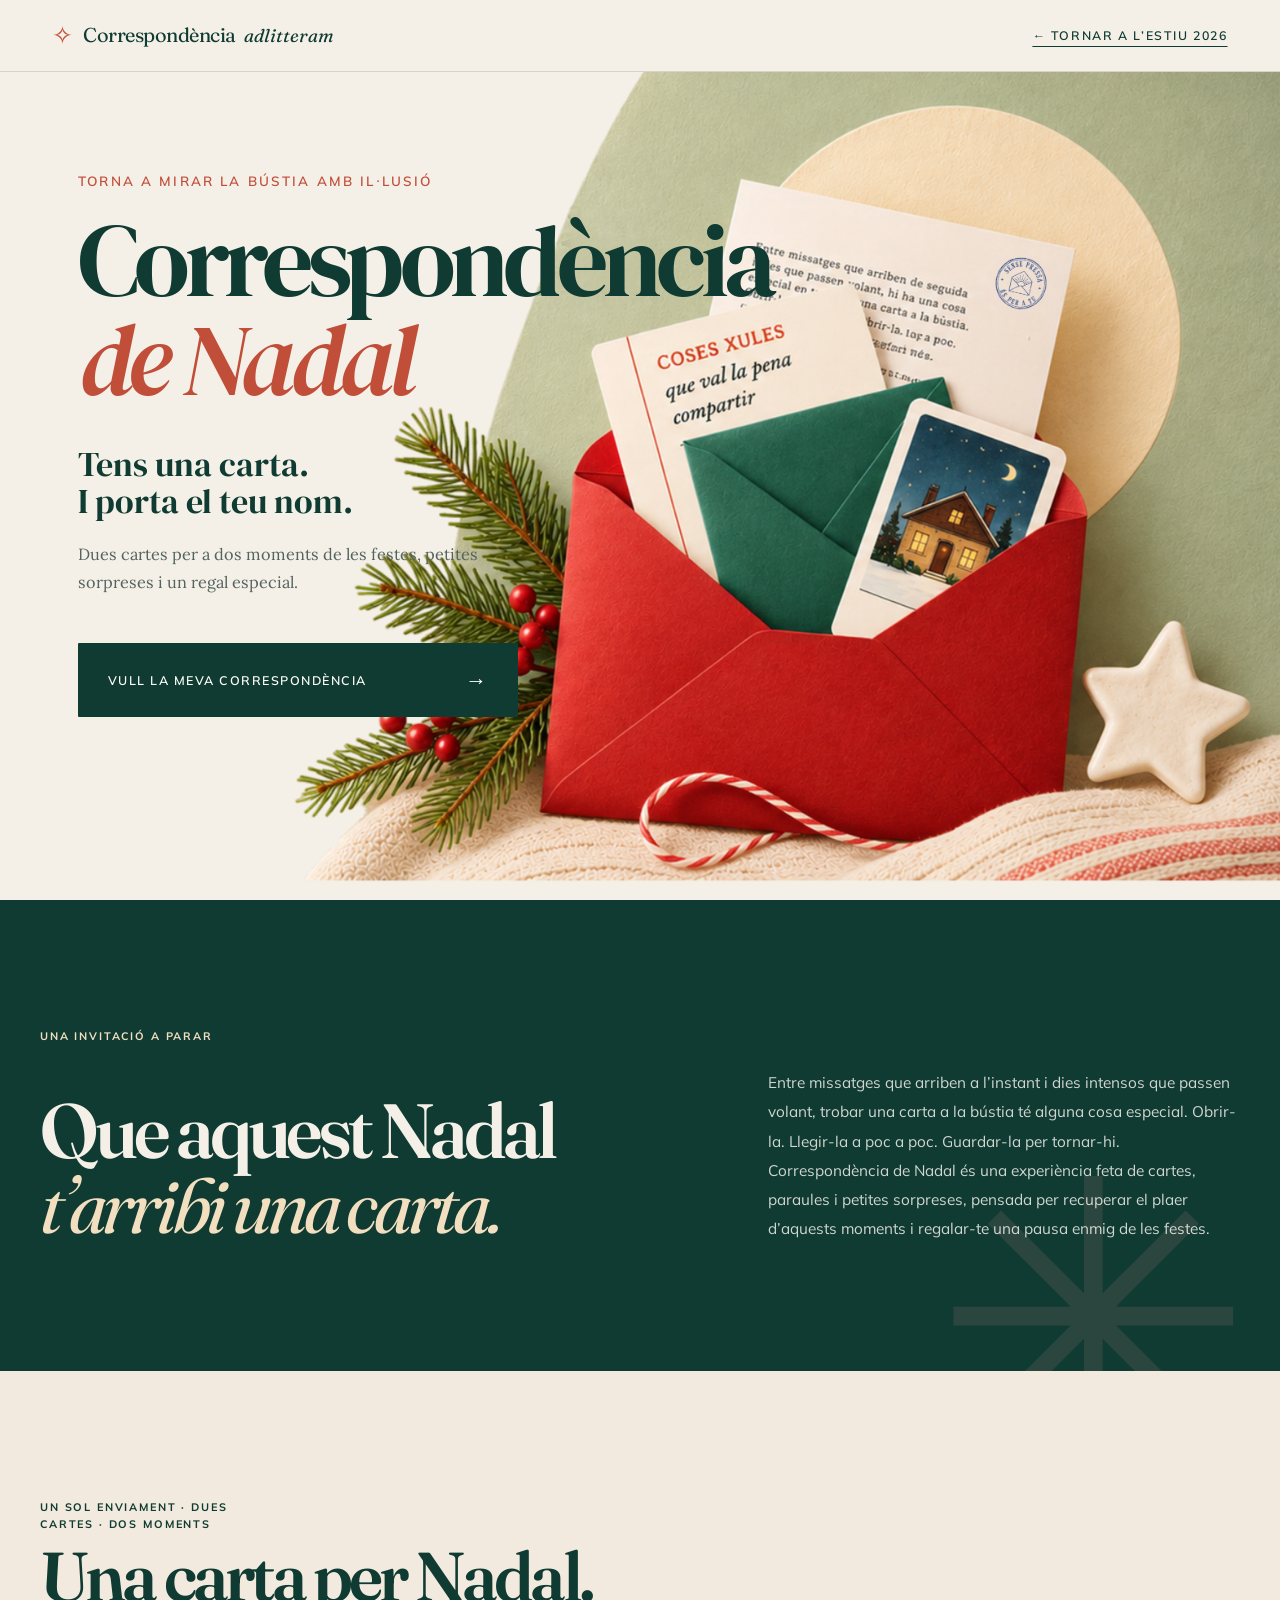
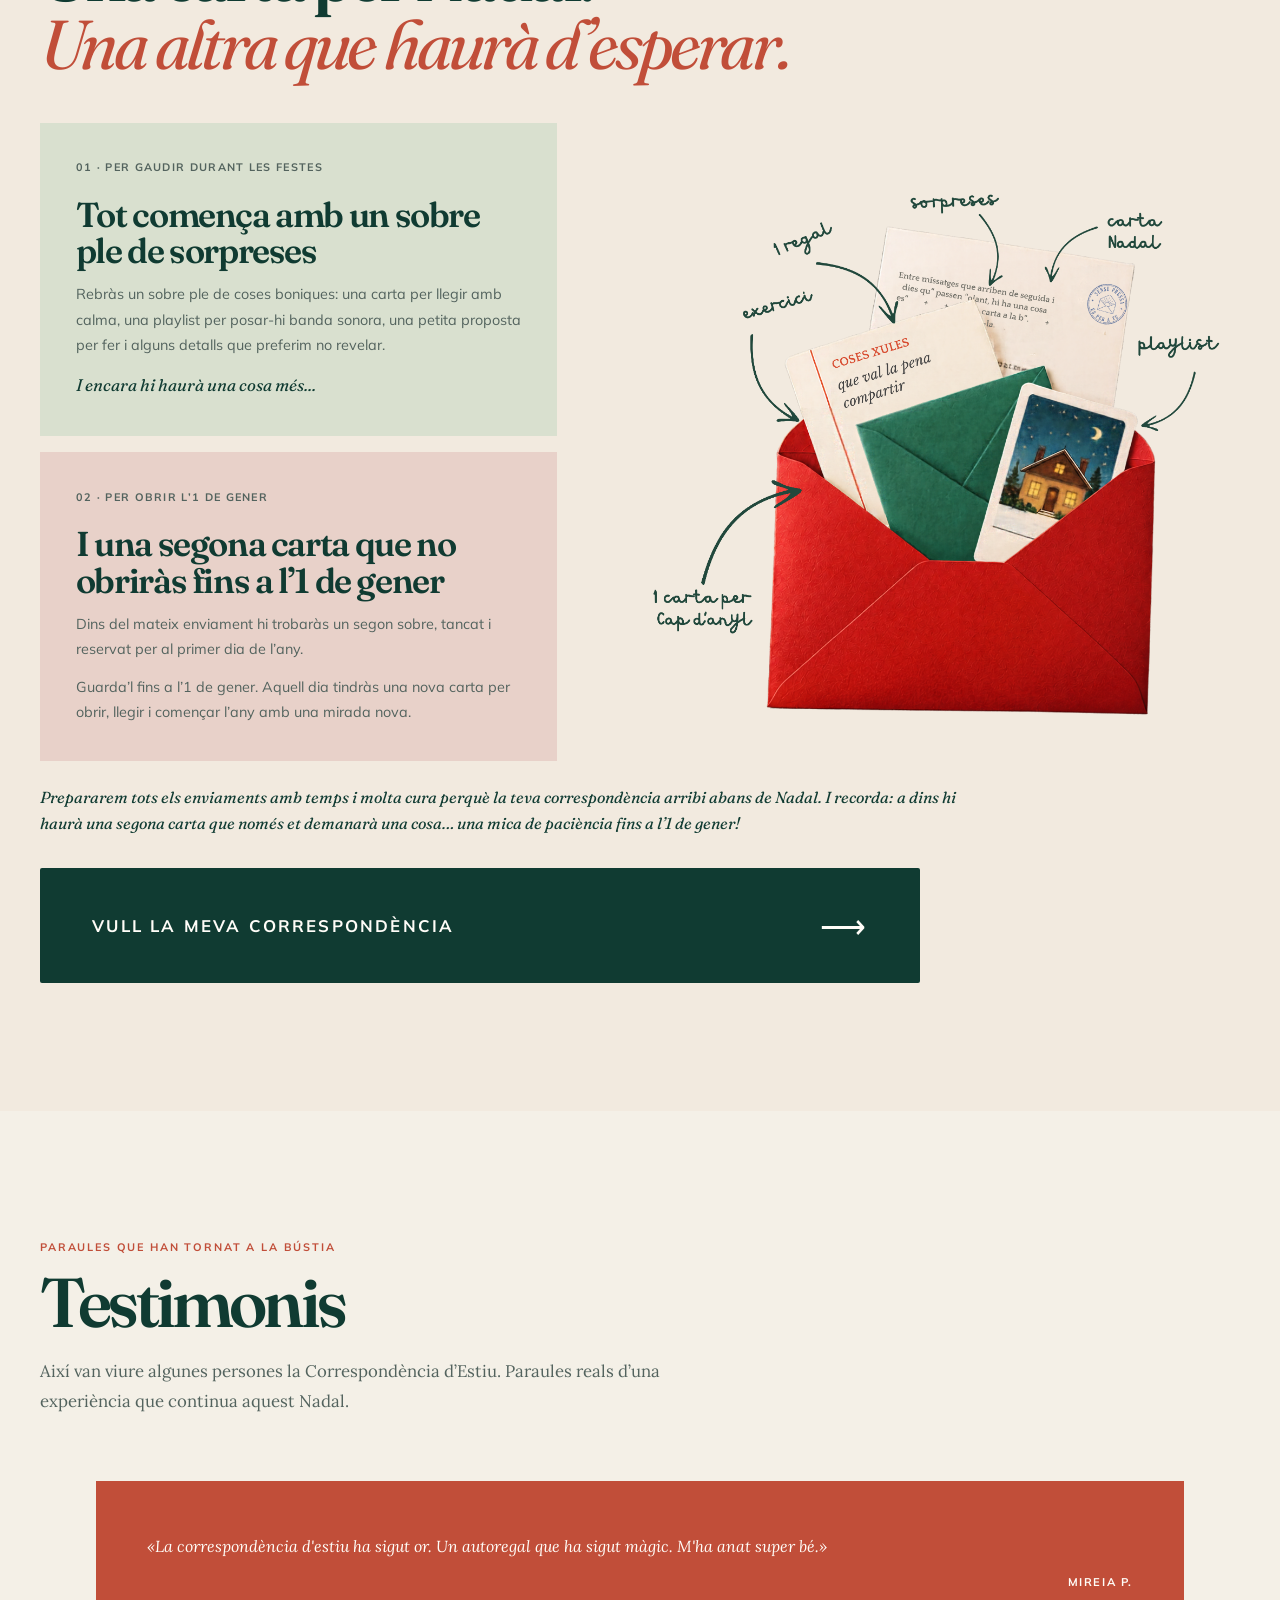
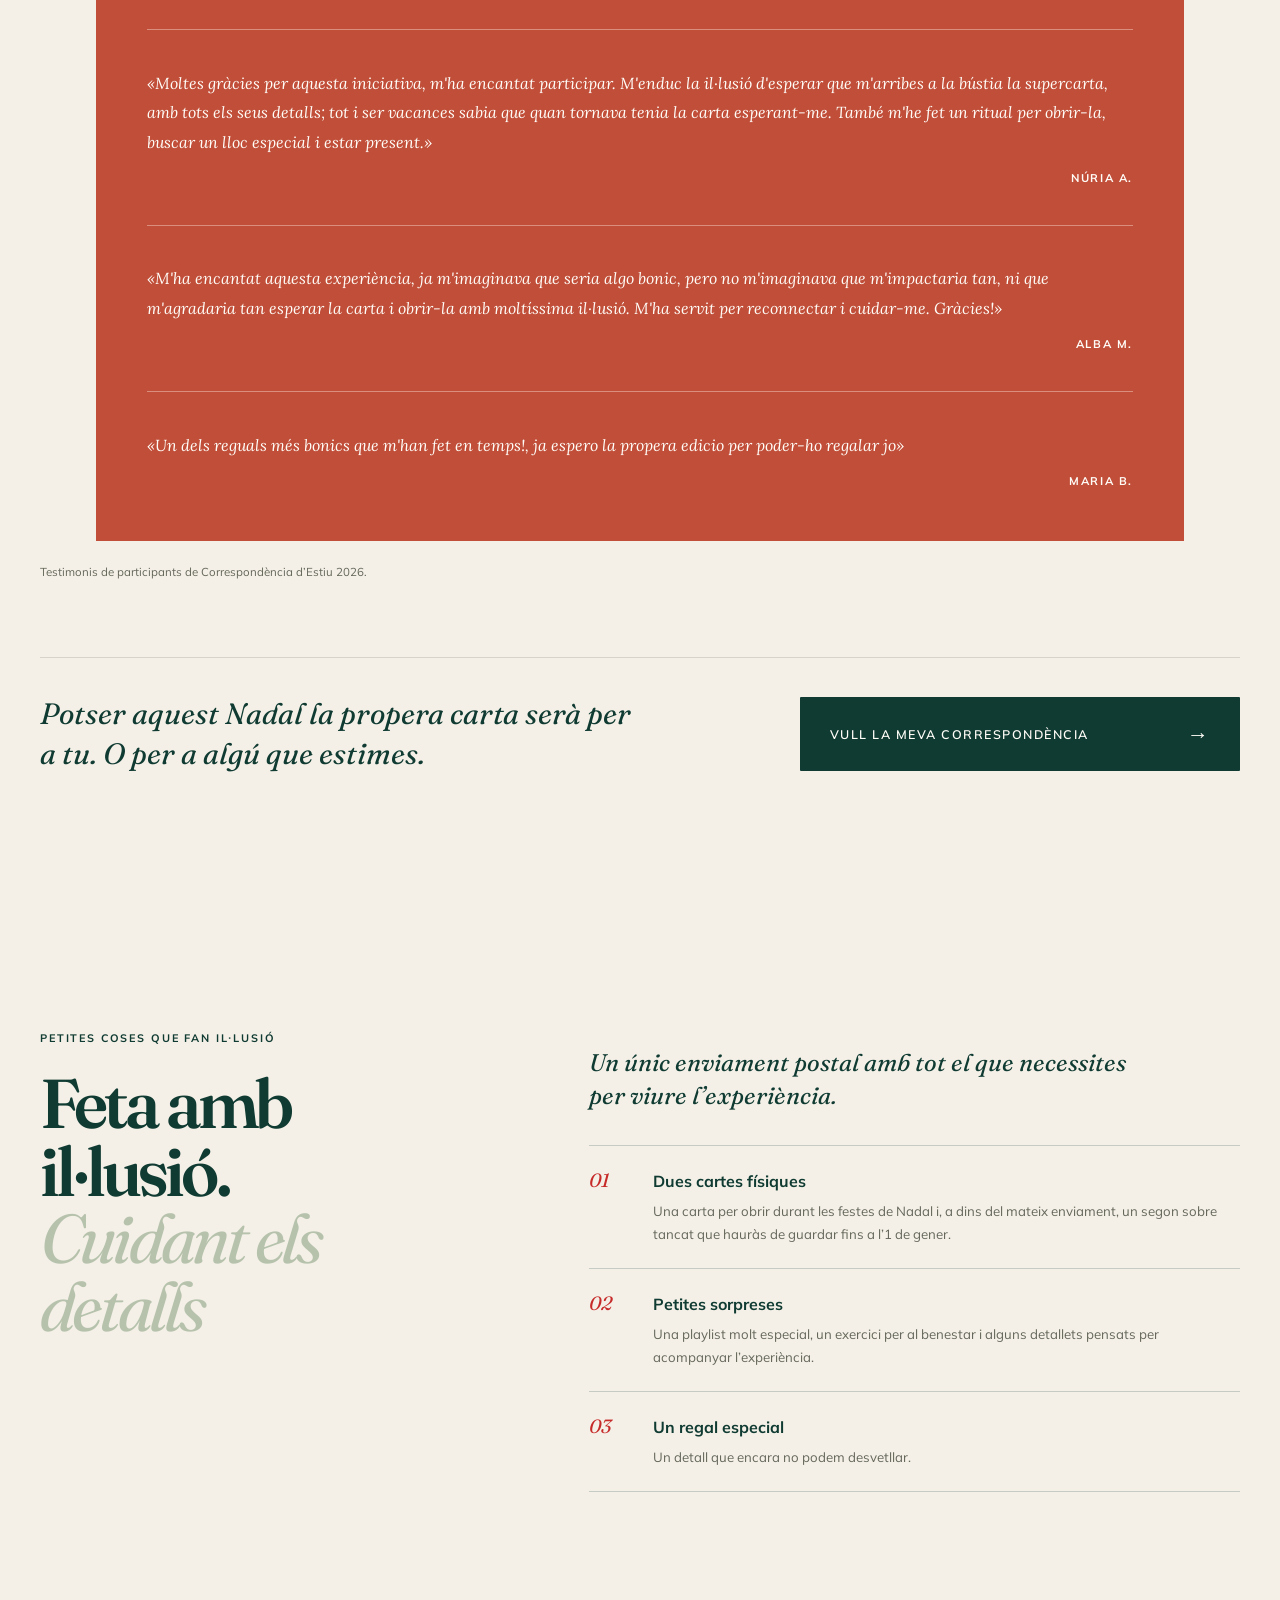
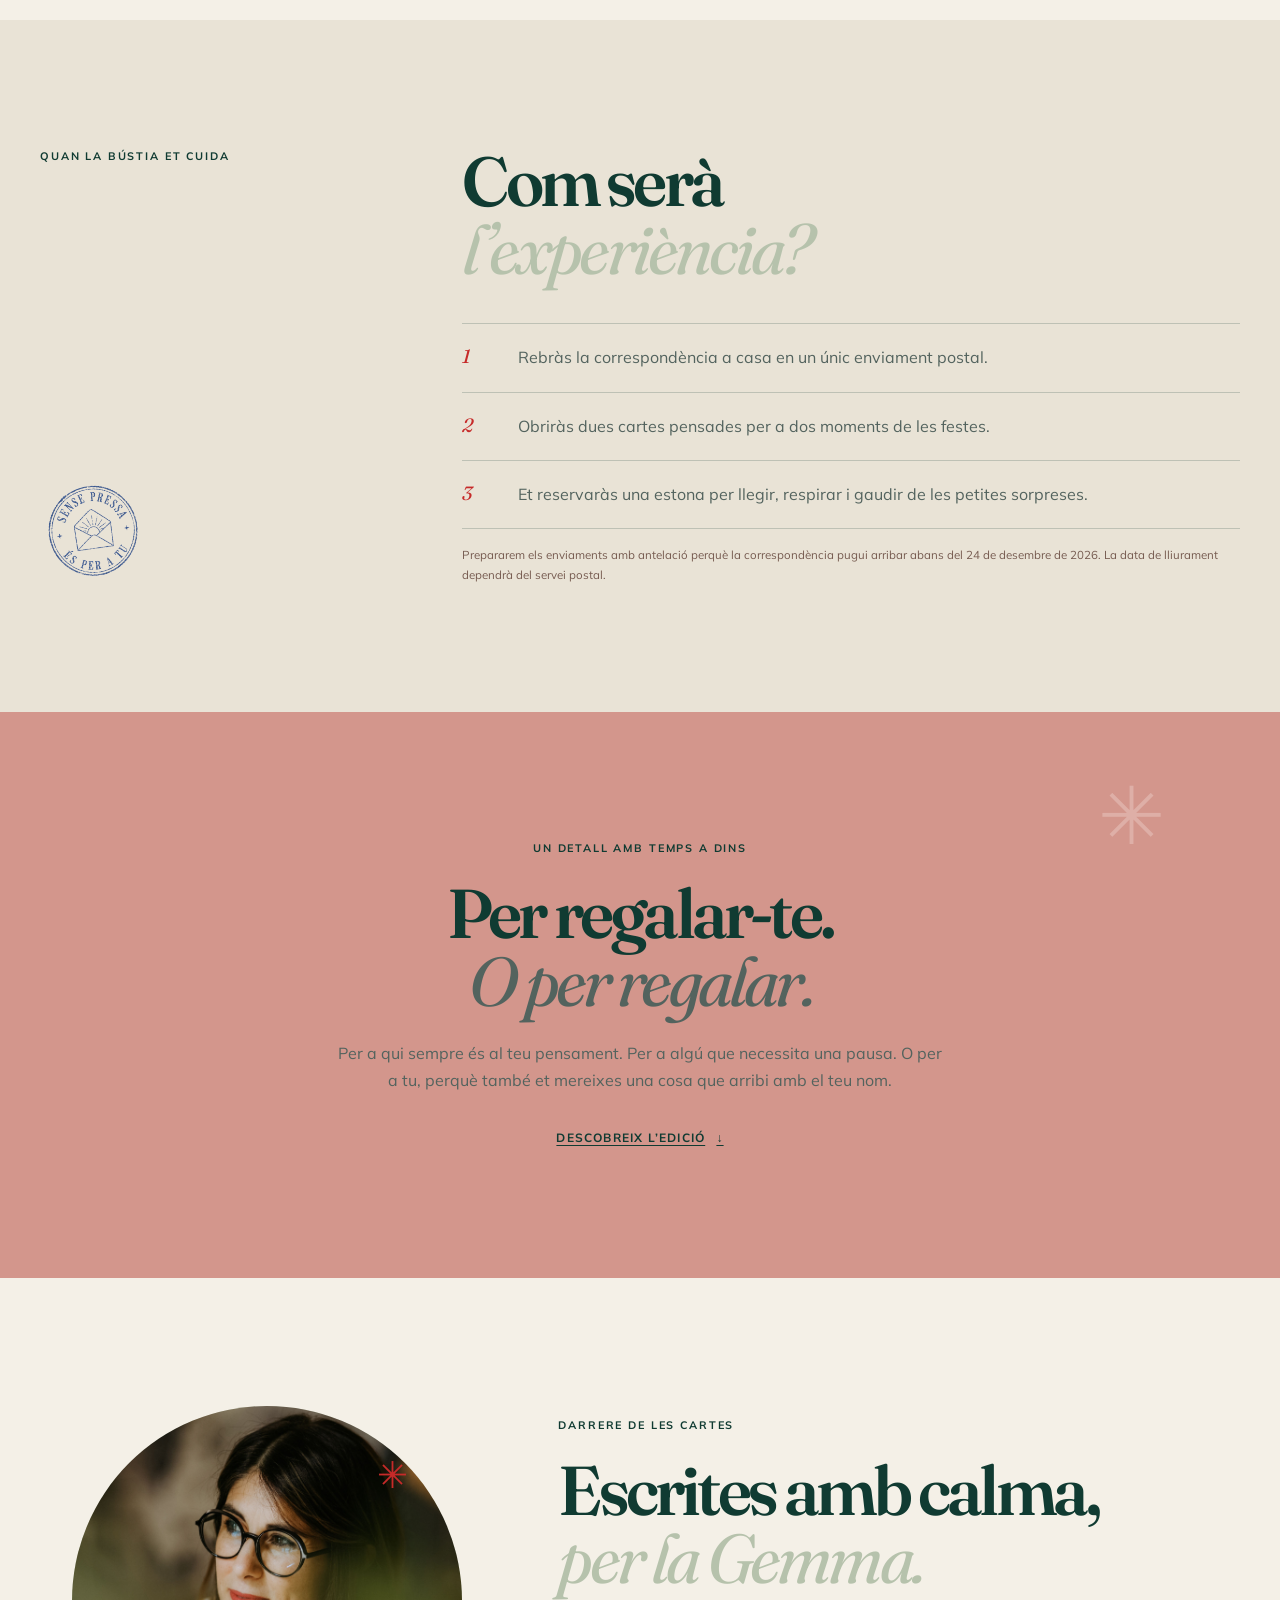
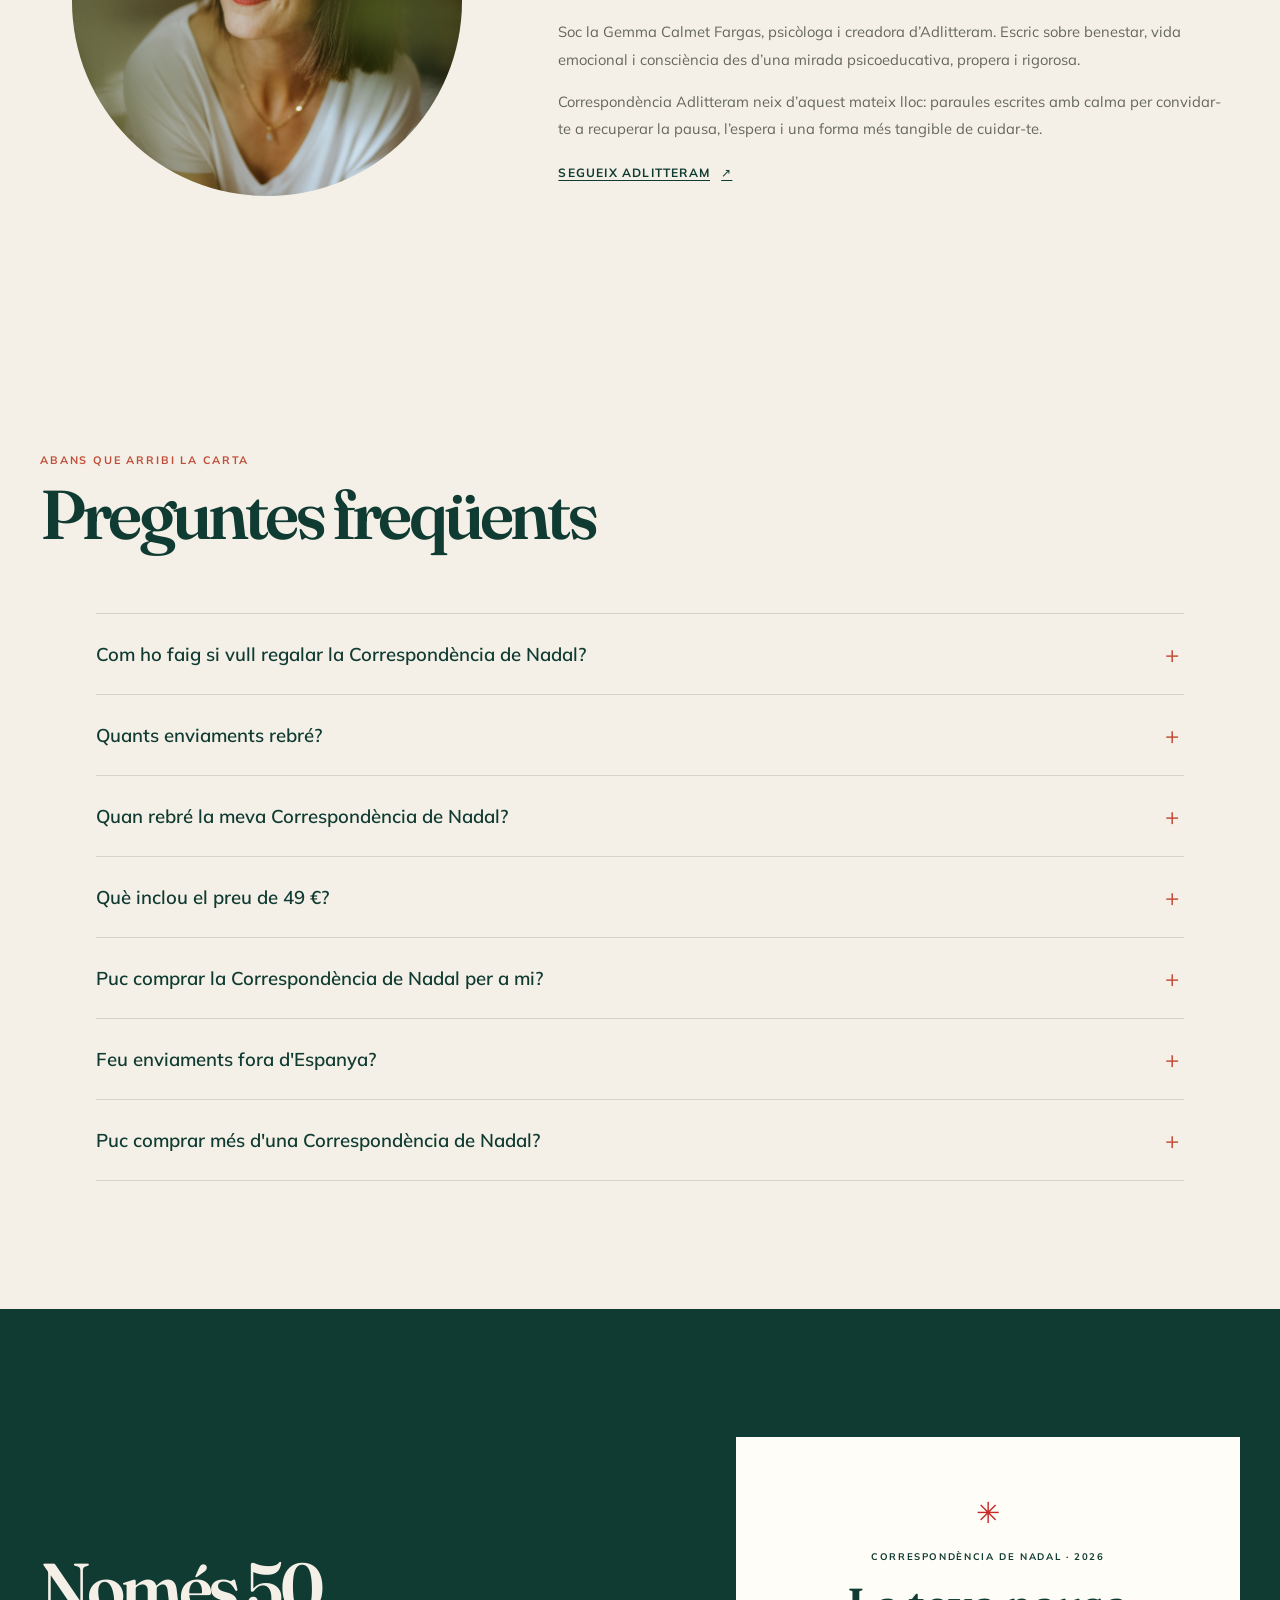
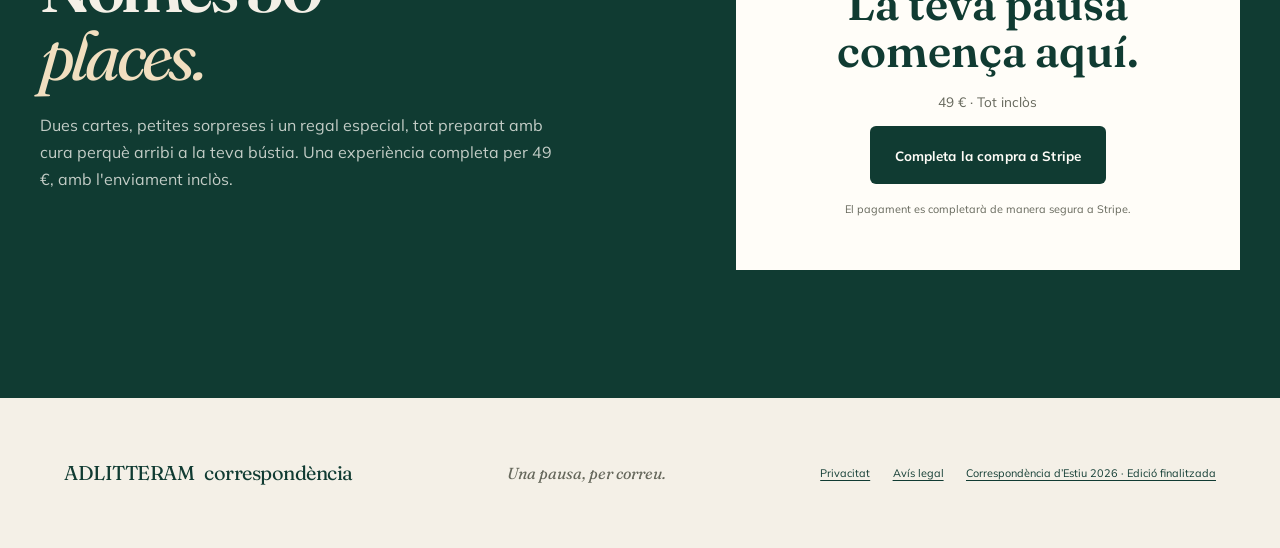
==== commit 87ebedfc: "Use Gemma portrait in author section" ====
--- a/nadal-2026/index.html
+++ b/nadal-2026/index.html
@@ -147,7 +147,7 @@
     </section>
 
     <section class="author section" aria-labelledby="author-title">
-      <div class="author-mark reveal" aria-hidden="true"><span>A</span><i>✳</i></div>
+      <div class="author-mark reveal"><img src="/assets/nadal-26/GemmaCalmet-6.jpg" alt="Retrat de Gemma Calmet" width="1667" height="2500" loading="lazy" decoding="async"><i aria-hidden="true">✳</i></div>
       <div class="author-copy reveal">
         <p class="eyebrow">Darrere de les cartes</p>
         <h2 id="author-title">Escrites amb calma,<br><em>per la Gemma.</em></h2>
--- a/nadal-2026/styles.css
+++ b/nadal-2026/styles.css
@@ -166,8 +166,9 @@
 .text-link { display: inline-flex; gap: .7rem; align-items: center; color: var(--ink); font-size: .75rem; font-weight: 700; letter-spacing: .1em; text-decoration-thickness: 1px; text-transform: uppercase; }
 
 .author { display: grid; grid-template-columns: .8fr 1.2fr; gap: 4rem; align-items: center; }
-.author-mark { position: relative; width: min(100%, 390px); aspect-ratio: 1; display: grid; place-items: center; justify-self: center; border-radius: 50%; background: var(--color-sage-soft); color: var(--ink); font: 400 clamp(10rem, 22vw, 19rem)/1 var(--serif); }
-.author-mark i { position: absolute; top: 13%; right: 14%; color: var(--cherry); font-size: 2.3rem; font-style: normal; }
+.author-mark { position: relative; width: min(100%, 390px); aspect-ratio: 1; display: grid; place-items: center; justify-self: center; overflow: hidden; border-radius: 50%; background: var(--color-sage-soft); color: var(--ink); font: 400 clamp(10rem, 22vw, 19rem)/1 var(--serif); }
+.author-mark img { position: absolute; inset: 0; width: 100%; height: 100%; object-fit: cover; object-position: center 42%; }
+.author-mark i { position: absolute; z-index: 1; top: 13%; right: 14%; color: var(--cherry); font-size: 2.3rem; font-style: normal; }
 .author-copy { max-width: 42rem; }
 .author-copy h2 { margin-bottom: 1.6rem; }
 .author-copy > p:not(.eyebrow) { color: var(--muted); font-size: .92rem; line-height: 1.85; }
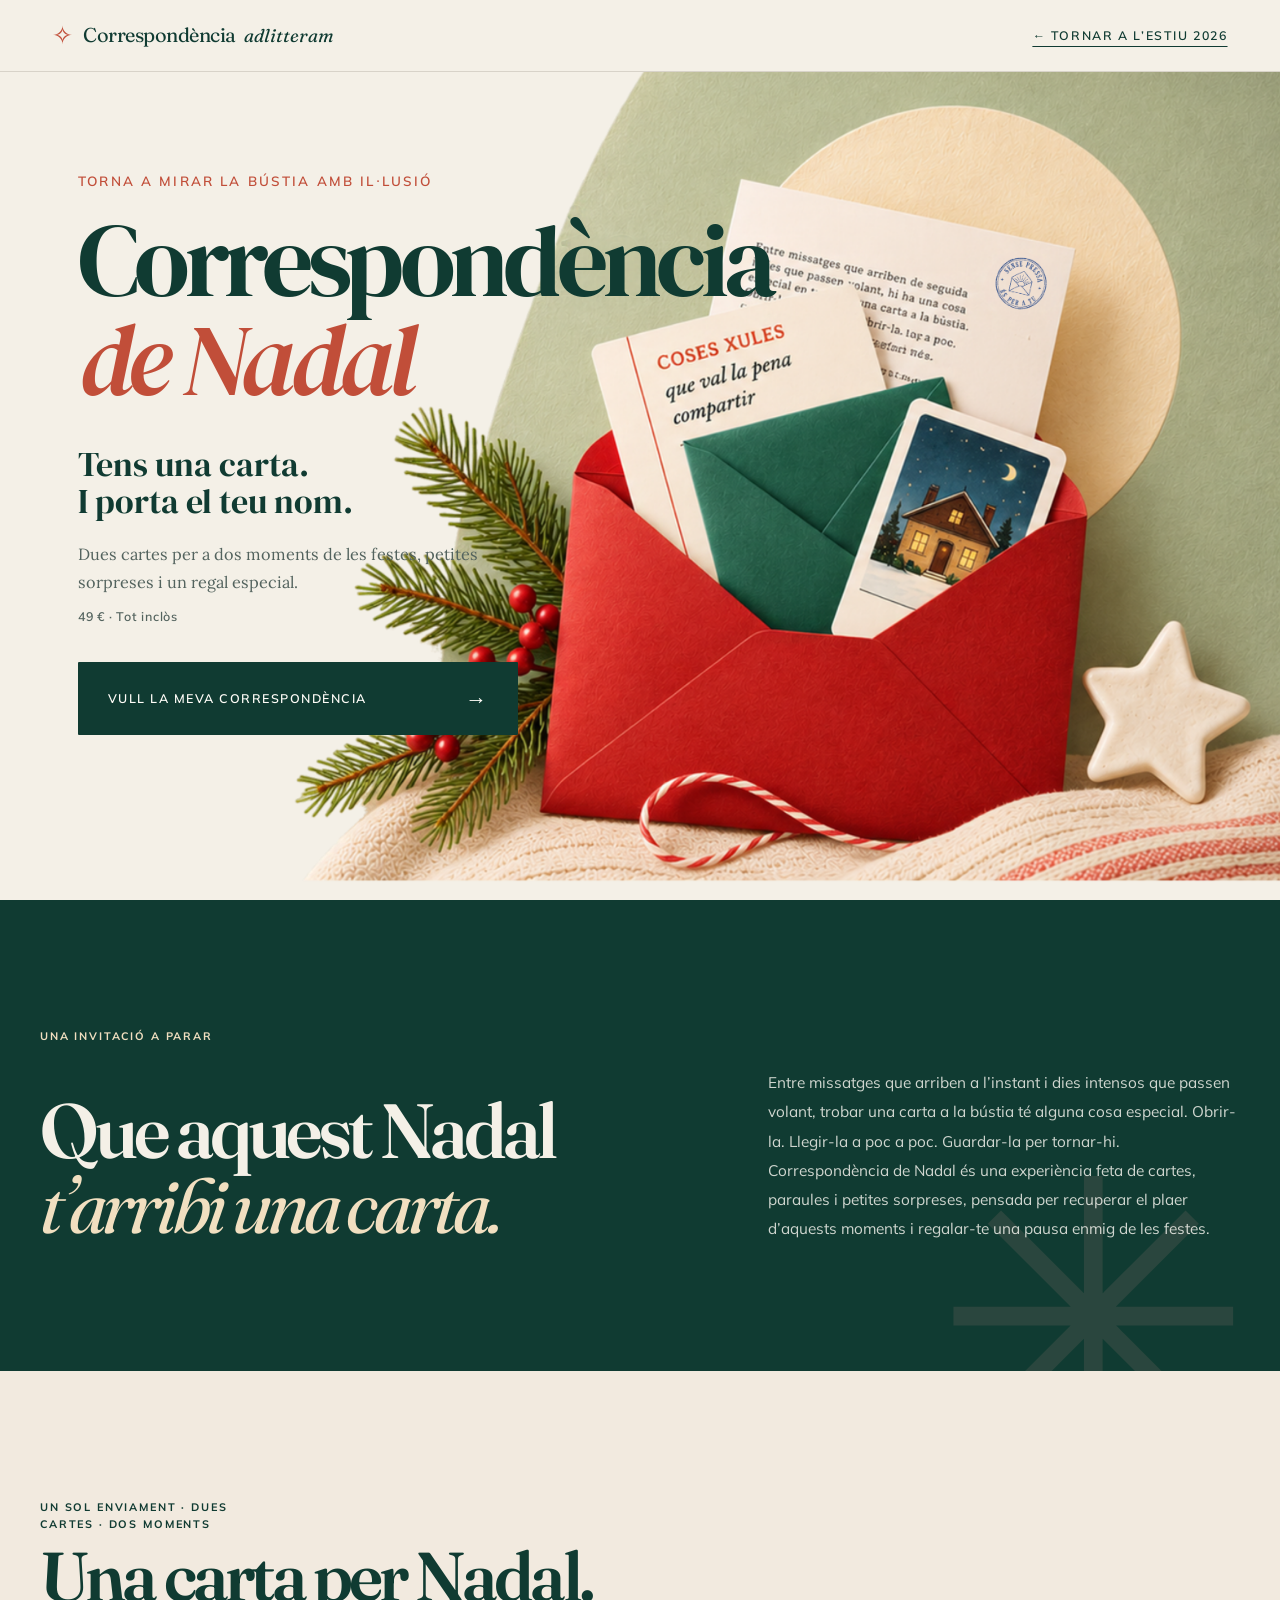
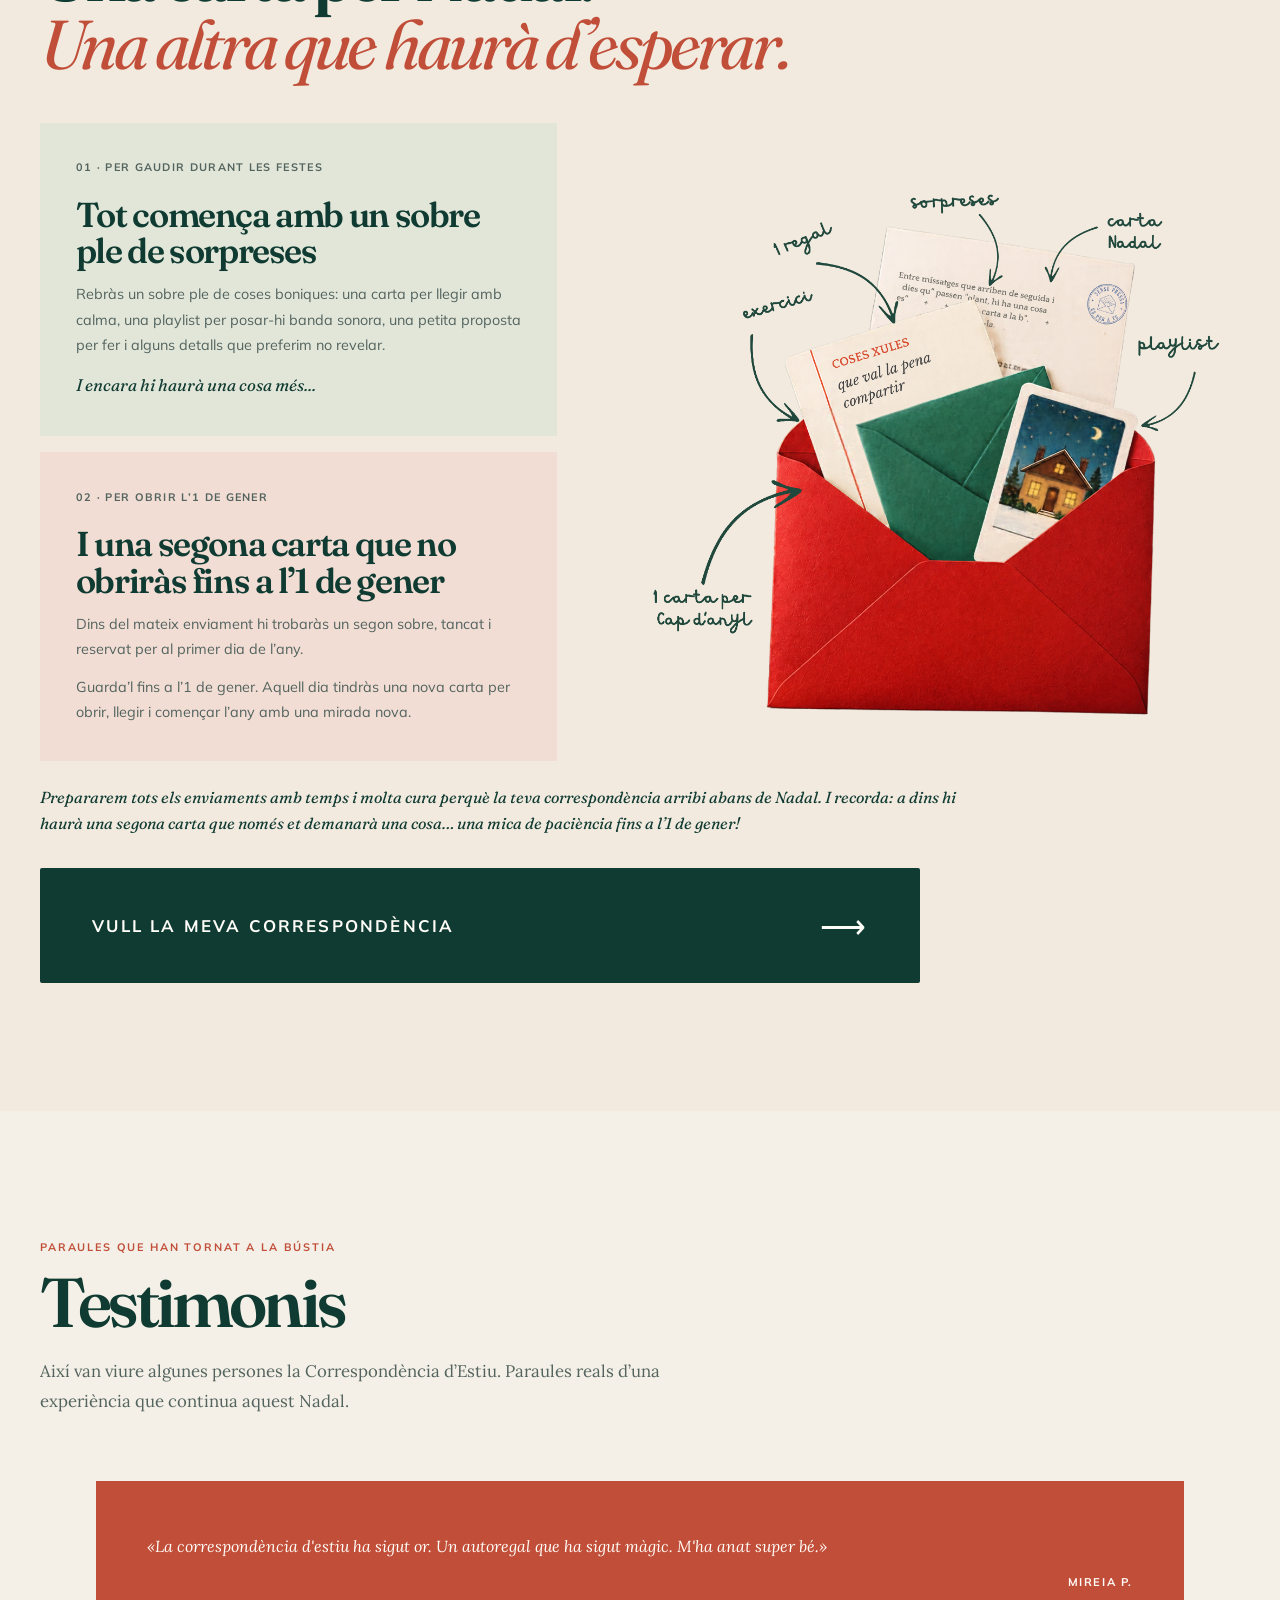
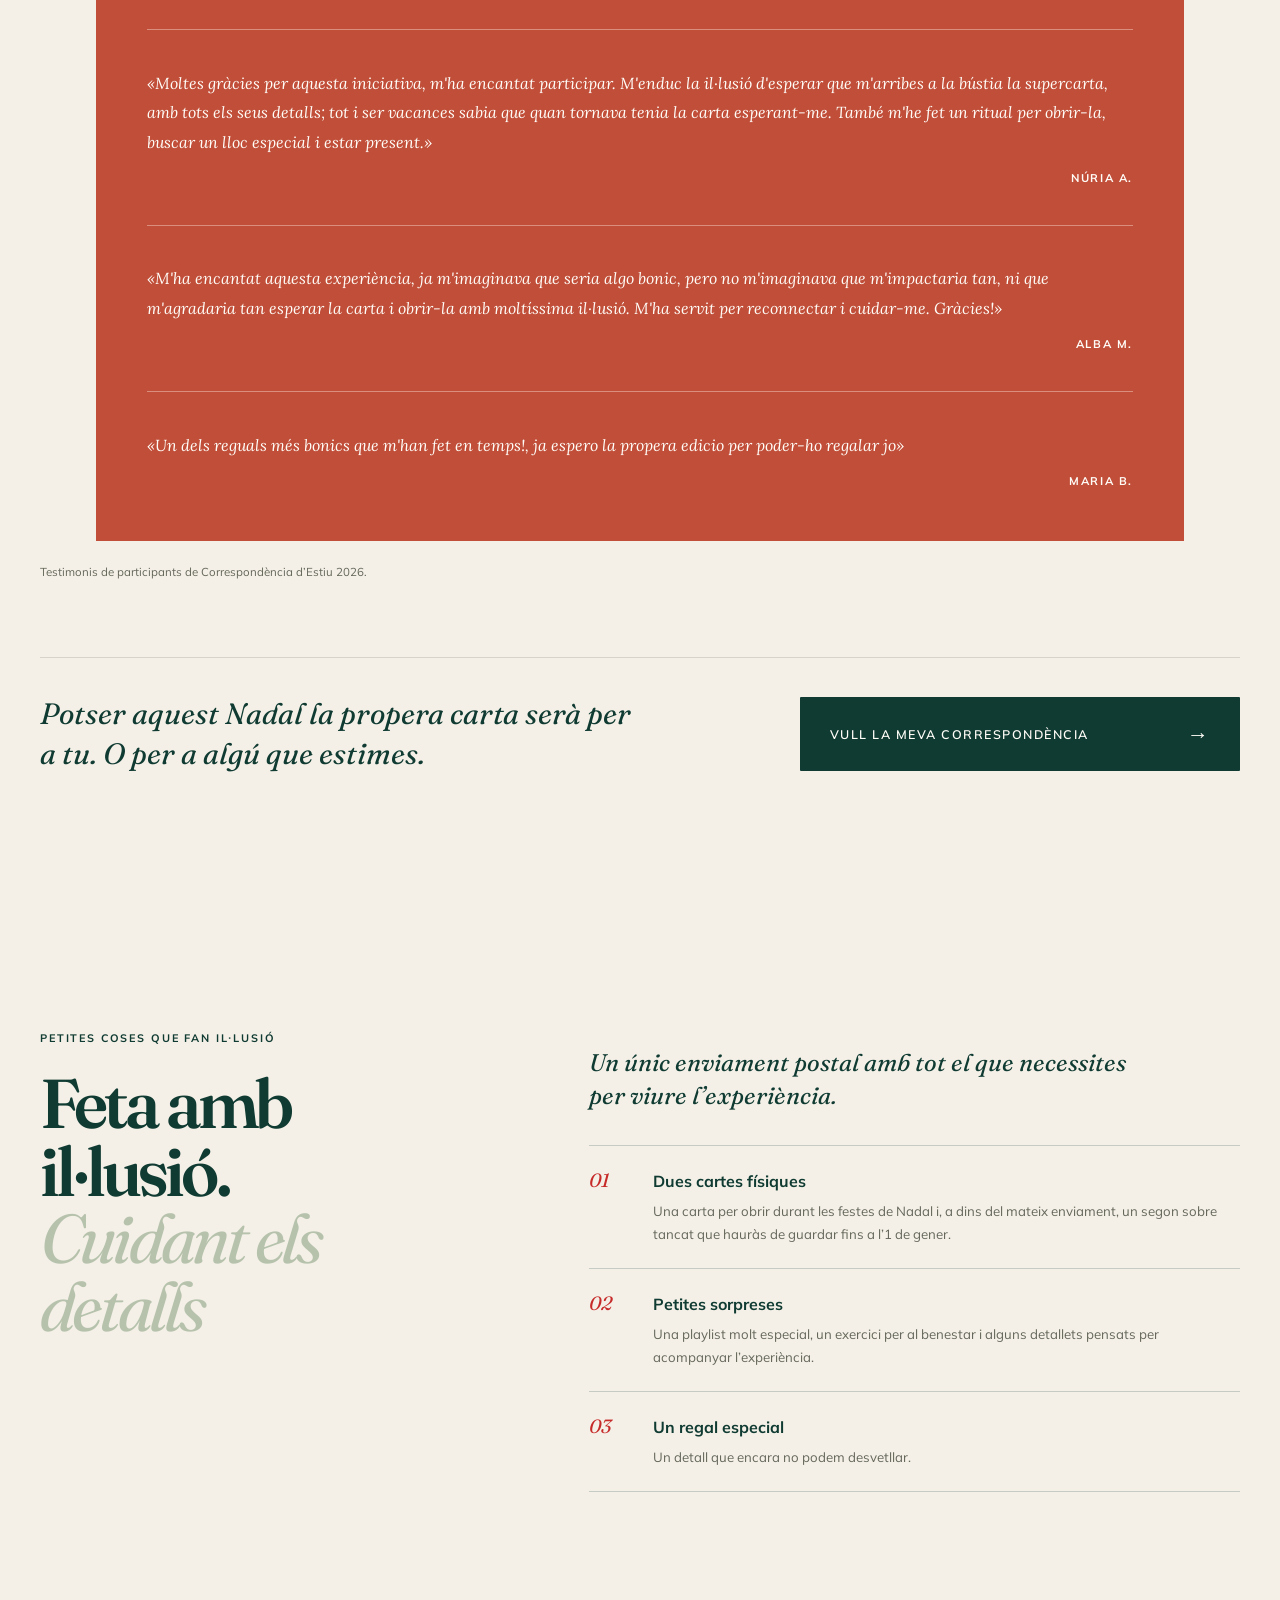
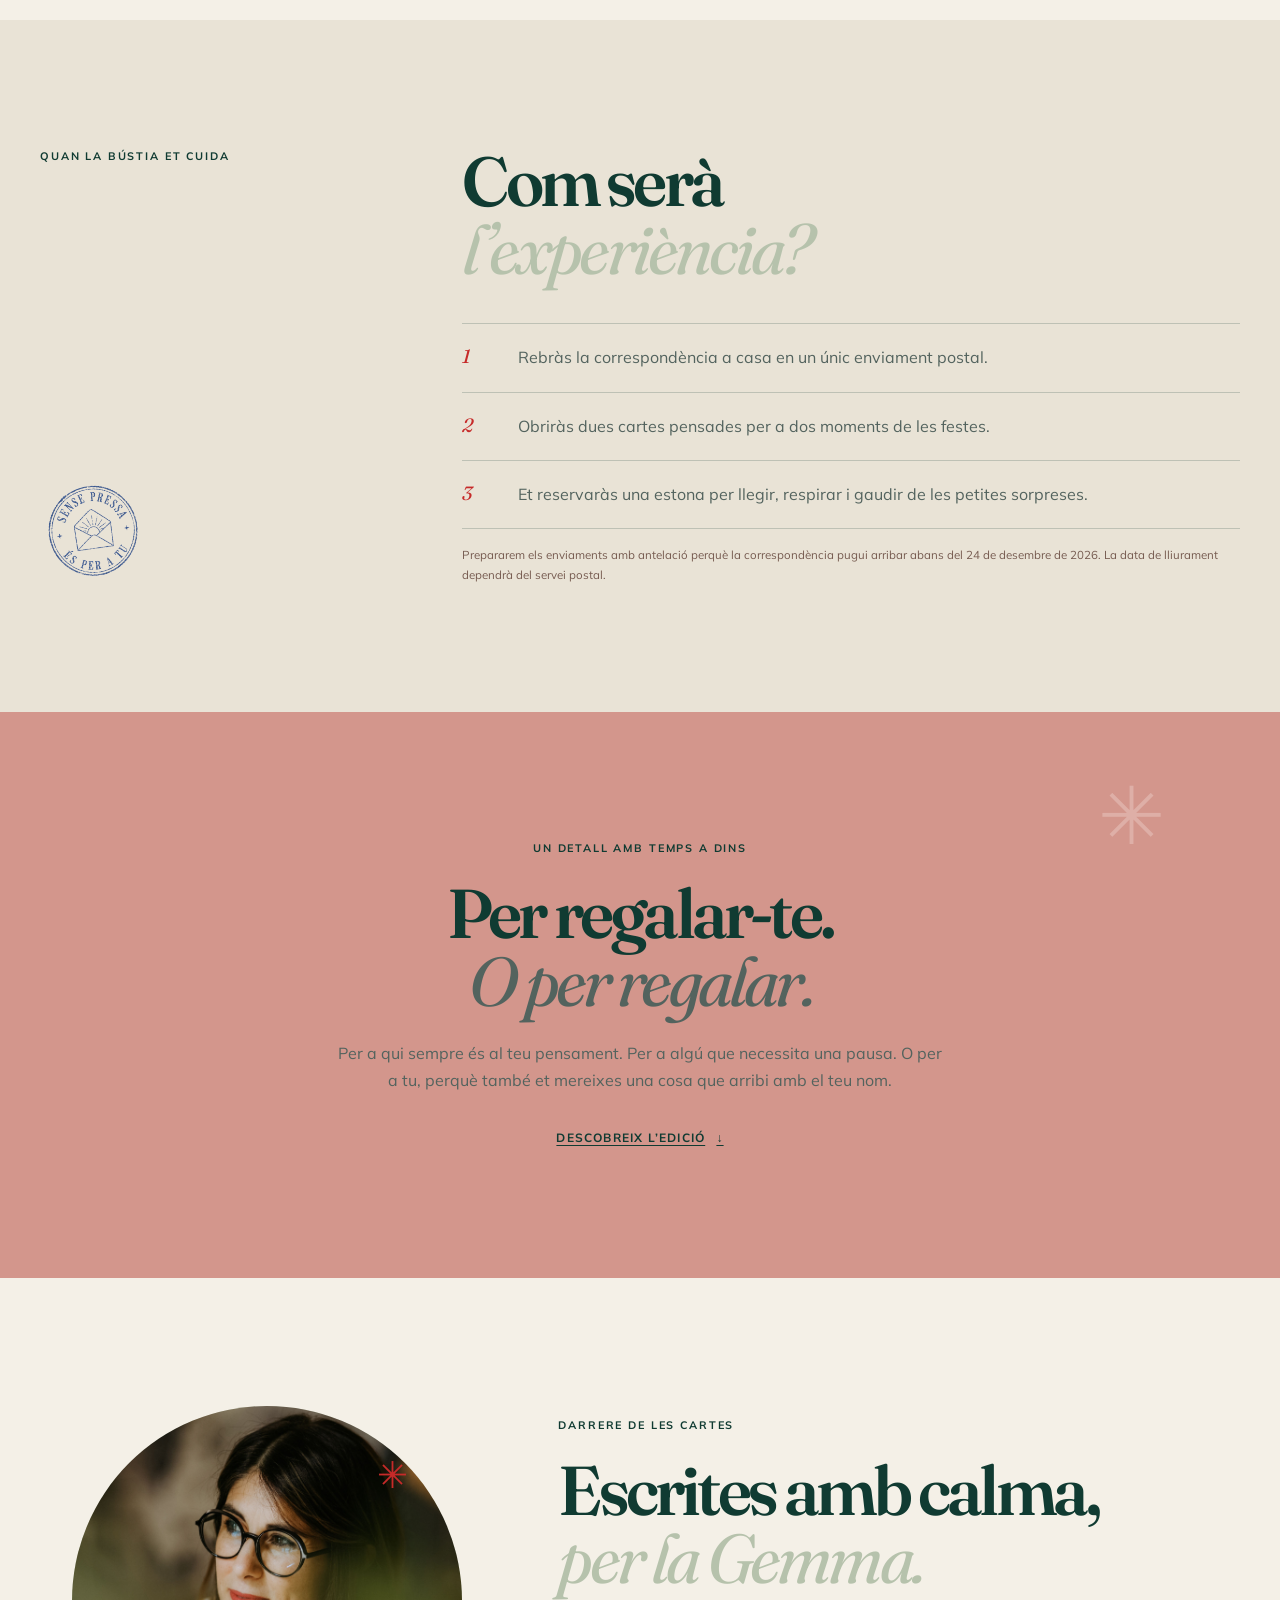
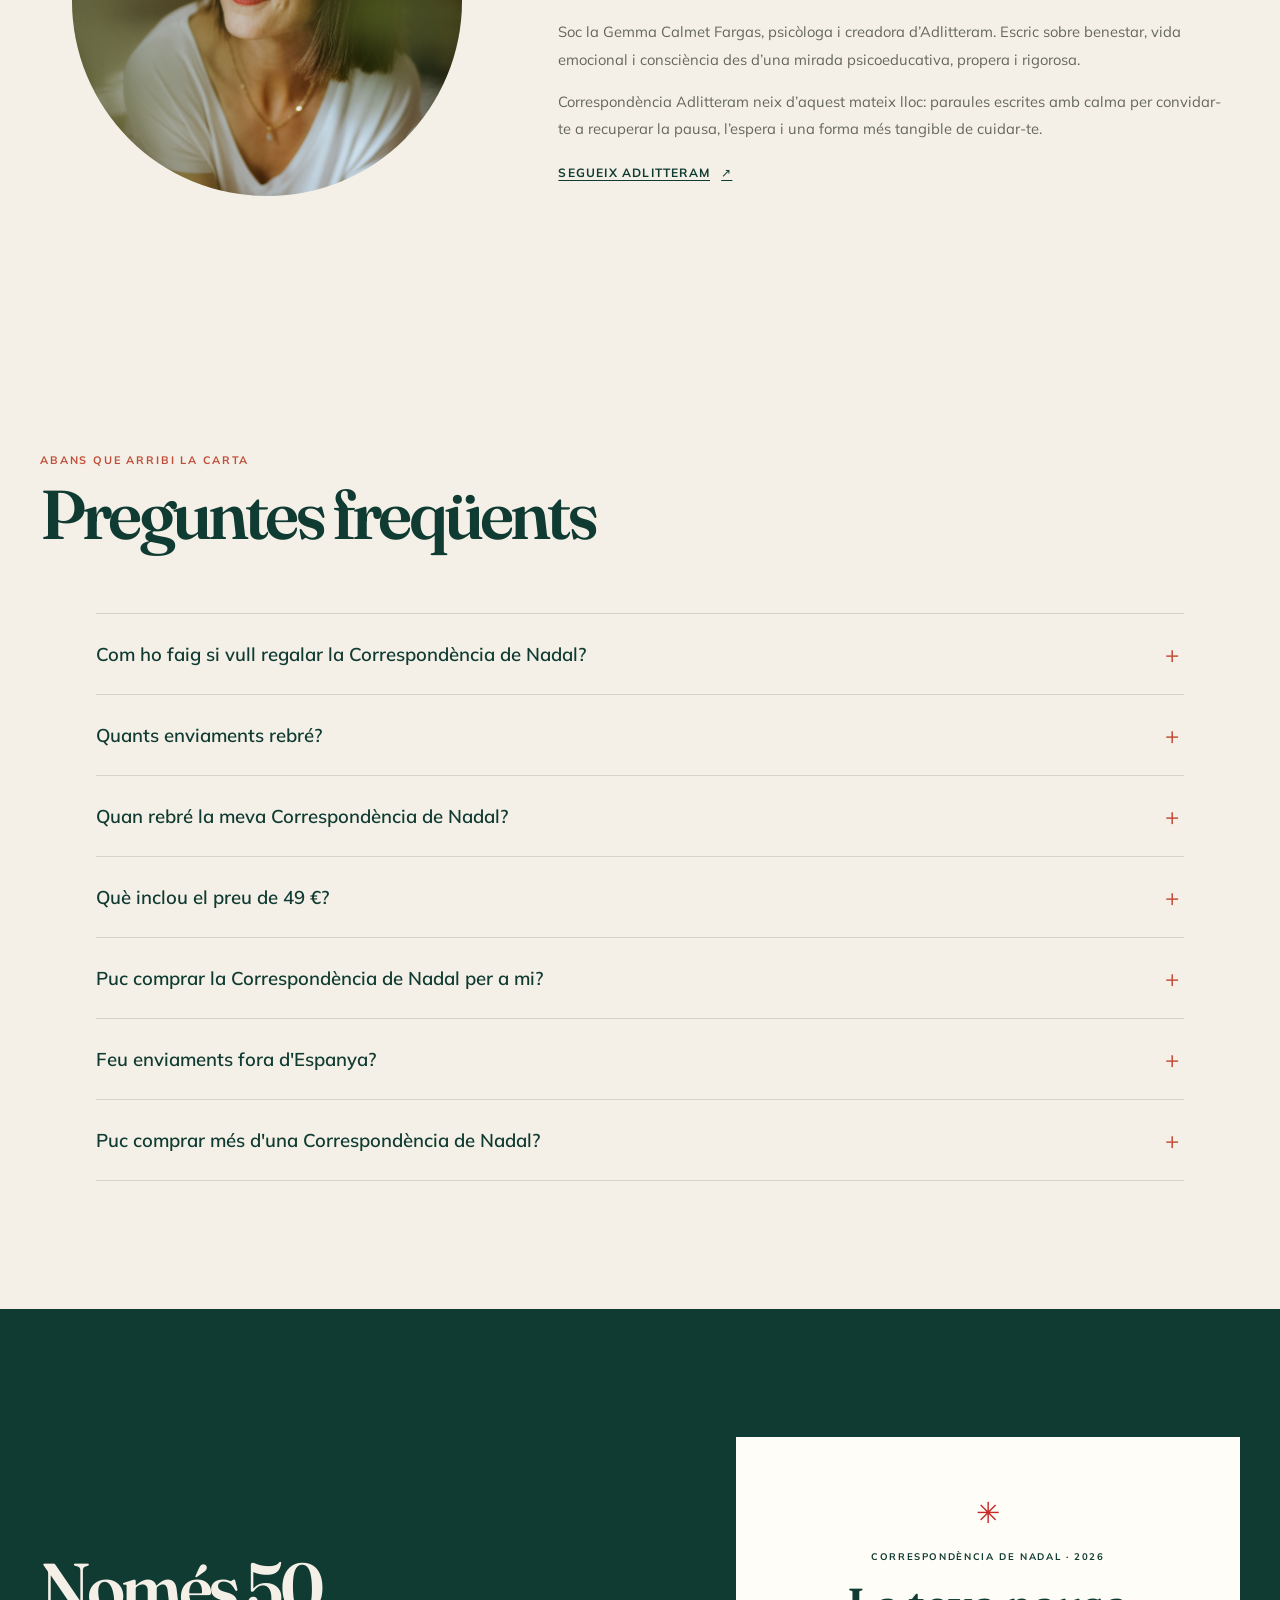
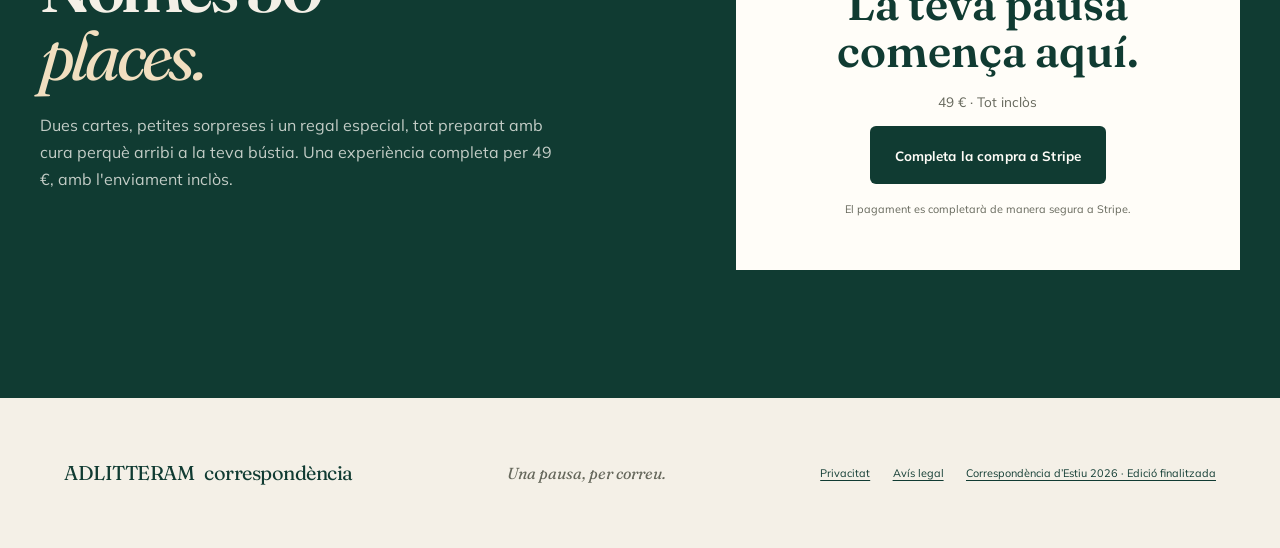
==== commit bbed3024: "Publish Nadal 2026 sales landing" ====
--- a/nadal-2026/index.html
+++ b/nadal-2026/index.html
@@ -28,6 +28,7 @@
         <h1 id="hero-title"><span>Correspondència</span><em>de Nadal</em></h1>
         <p class="hero-subtitle">Tens una carta.<br>I porta el teu nom.</p>
         <p class="hero-description">Dues cartes per a dos moments de les festes, petites sorpreses i un regal especial.</p>
+        <p class="hero-price">49 € · Tot inclòs</p>
         <a class="button button-primary" href="https://buy.stripe.com/fZu5kw3Jq8W8dRp18m0Ny01?locale=es">Vull la meva correspondència <span aria-hidden="true">→</span></a>
       </div>
 
--- a/nadal-2026/styles.css
+++ b/nadal-2026/styles.css
@@ -70,7 +70,8 @@
 .hero h1 span, .hero h1 em { display: block; white-space: nowrap; }
 .hero h1 em { margin-top: .04em; color: var(--color-terracotta); font: italic 400 .98em/.96 "DM Serif Display", Georgia, serif; }
 .hero-subtitle { max-width: min(32rem, 48vw); margin-bottom: 1.35rem; color: var(--color-ink); font: 400 clamp(1.8rem, 2.65vw, 2.8rem)/1.08 "DM Serif Display", Georgia, serif; }
-.hero-description { max-width: min(28rem, 44vw); margin-bottom: 2.9rem; color: var(--color-body); font: 400 clamp(1rem, 1.27vw, 1.25rem)/1.7 "Lora", Georgia, serif; }
+.hero-description { max-width: min(28rem, 44vw); margin-bottom: .65rem; color: var(--color-body); font: 400 clamp(1rem, 1.27vw, 1.25rem)/1.7 "Lora", Georgia, serif; }
+.hero-price { margin-bottom: 2.25rem; color: var(--color-body); font: 600 .78rem/1.5 var(--sans); letter-spacing: .06em; }
 .hero-actions { display: flex; align-items: flex-start; flex-direction: column; gap: 1.15rem; }
 .hero-ctas { display: flex; flex-wrap: wrap; align-items: center; gap: 1rem 1.5rem; }
 .button { min-height: 58px; padding: .9rem 1.5rem; display: inline-flex; align-items: center; justify-content: center; border: 1px solid transparent; border-radius: 6px; font: 700 .84rem/1.3 var(--sans); letter-spacing: .01em; text-align: center; text-decoration: none; transition: background-color .2s ease, color .2s ease; }
@@ -103,8 +104,8 @@
 .moments-layout { display: grid; grid-template-columns: minmax(0, .9fr) minmax(380px, 1.1fr); align-items: center; gap: clamp(2rem, 4vw, 4rem); }
 .moments-grid { display: grid; grid-template-columns: 1fr; gap: 1rem; }
 .moment-card { position: relative; min-height: 0; padding: clamp(1.5rem, 2.8vw, 2.4rem); overflow: hidden; }
-.moment-december { background: var(--color-sage-soft); }
-.moment-newyear { background: var(--color-blush-soft); }
+.moment-december { background: #E2E6D9; }
+.moment-newyear { background: #F1DDD4; }
 .moment-number { position: relative; z-index: 1; display: block; margin-bottom: 1.25rem; font-size: .68rem; font-weight: 700; letter-spacing: .12em; text-transform: uppercase; }
 .moment-number i { color: var(--muted); font-style: normal; font-weight: 500; }
 .moment-card h3 { position: relative; z-index: 1; margin: 0 0 .8rem; font-size: clamp(1.8rem, 2.7vw, 2.65rem); letter-spacing: -.04em; line-height: 1.05; }
@@ -227,7 +228,8 @@
   .hero-copy { width: 100%; padding: 0 clamp(1.5rem, 6vw, 3.5rem); }
   .hero h1 { font-size: clamp(3.8rem, 8vw, 6.5rem); }
   .hero-subtitle { font-size: clamp(1.6rem, 3vw, 2.2rem); }
-  .hero-description { max-width: min(30rem, 100%); margin-bottom: 1.5rem; font-size: 1rem; }
+  .hero-description { max-width: min(30rem, 100%); margin-bottom: .45rem; font-size: 1rem; }
+  .hero-price { margin-bottom: 1.05rem; }
   .hero .button { min-width: min(27.5rem, 100%); }
   .hero-art { position: relative; inset: auto; flex: 0 0 auto; width: 100vw; height: min(64vw, 560px); margin: 2rem 0 0; align-self: center; }
   .hero-stage { position: absolute; inset: 0; width: 100%; height: 100%; }
@@ -255,7 +257,8 @@
   .hero h1 span, .hero h1 em { white-space: normal; }
   .hero h1 em { margin-top: 0; }
   .hero-subtitle { max-width: 100%; margin-bottom: .85rem; font-size: clamp(1.55rem, 6vw, 2.1rem); }
-  .hero-description { max-width: 100%; margin-bottom: 1.35rem; font-size: .9rem; line-height: 1.6; }
+  .hero-description { max-width: 100%; margin-bottom: .4rem; font-size: .9rem; line-height: 1.6; }
+  .hero-price { margin-bottom: .95rem; font-size: .72rem; }
   .hero .button { width: 100%; min-width: 0; min-height: 3.8rem; padding: .9rem 1rem; font-size: .68rem; letter-spacing: .09em; }
   .hero-art { position: relative; inset: auto; flex: 0 0 auto; width: 100vw; height: min(94vw, 430px); margin: 1.35rem 0 0; align-self: center; }
   .hero-stage { position: absolute; inset: 0; width: 100%; height: 100%; }
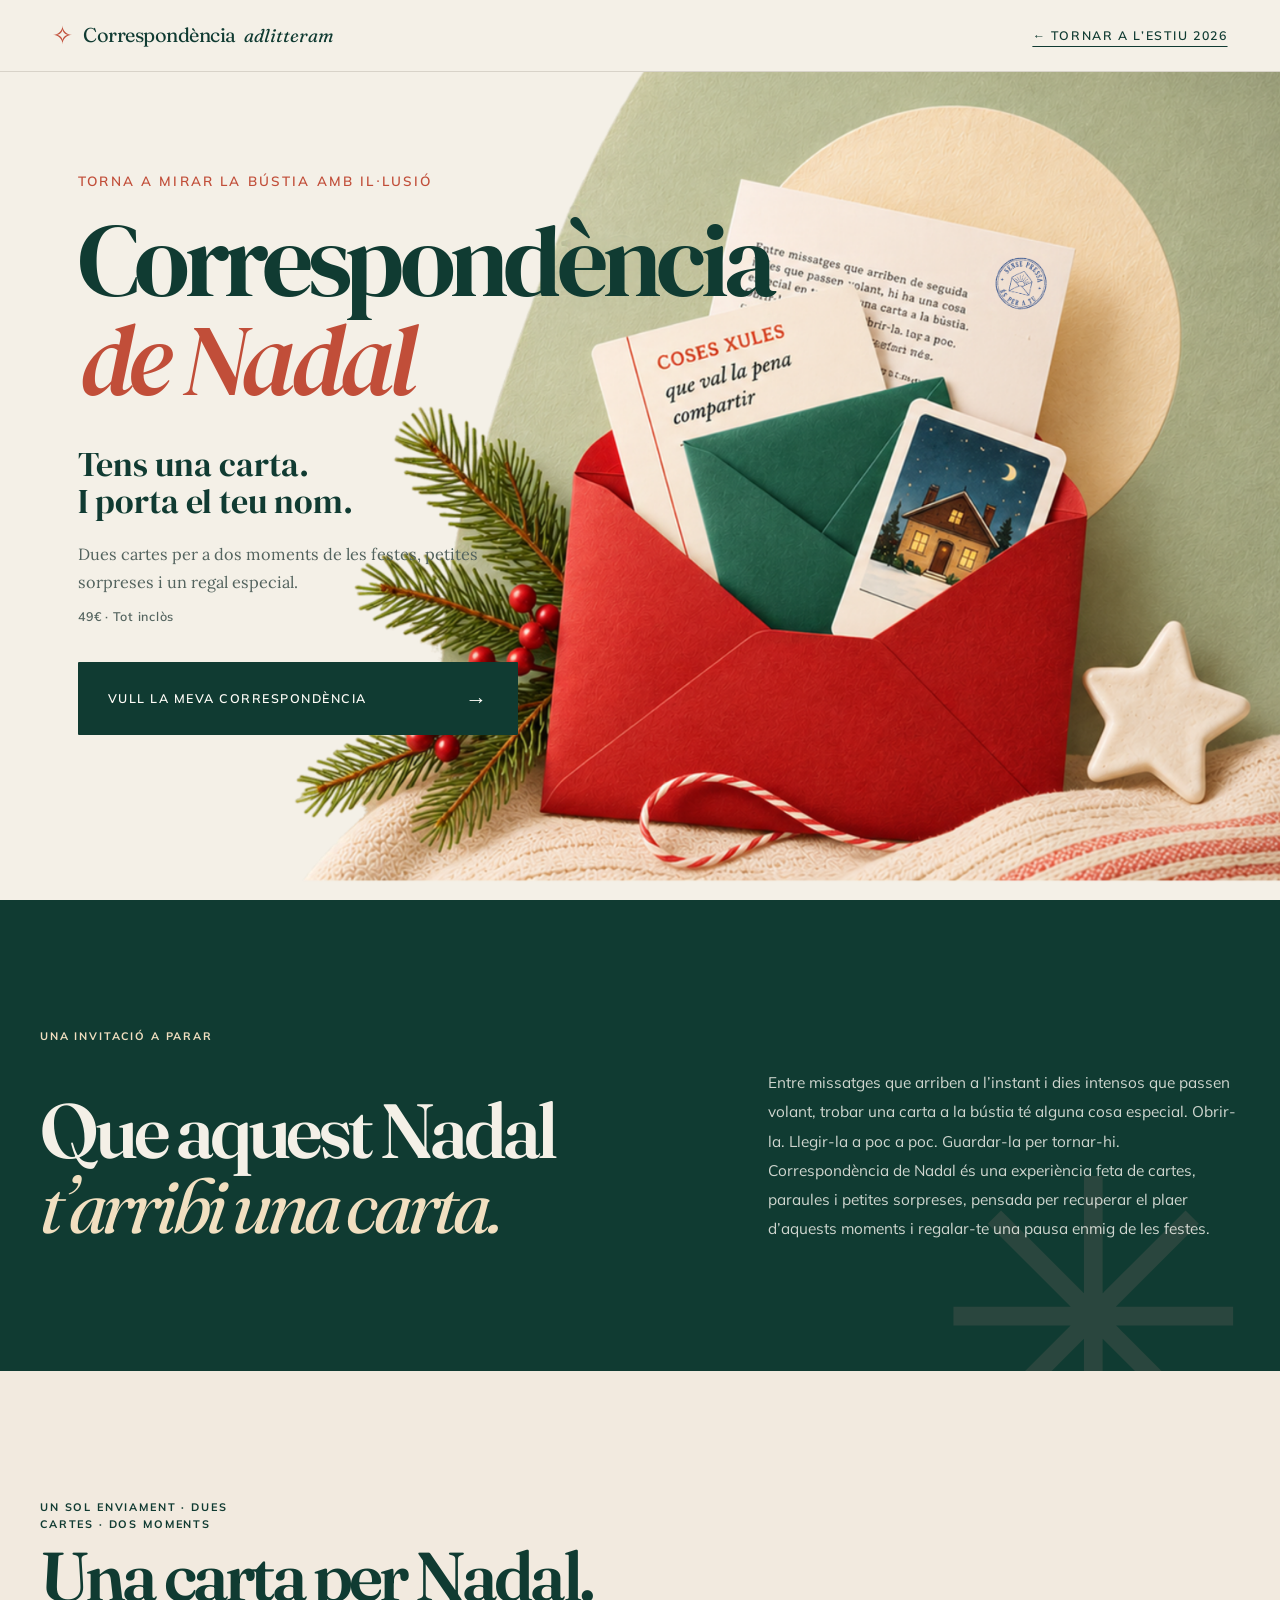
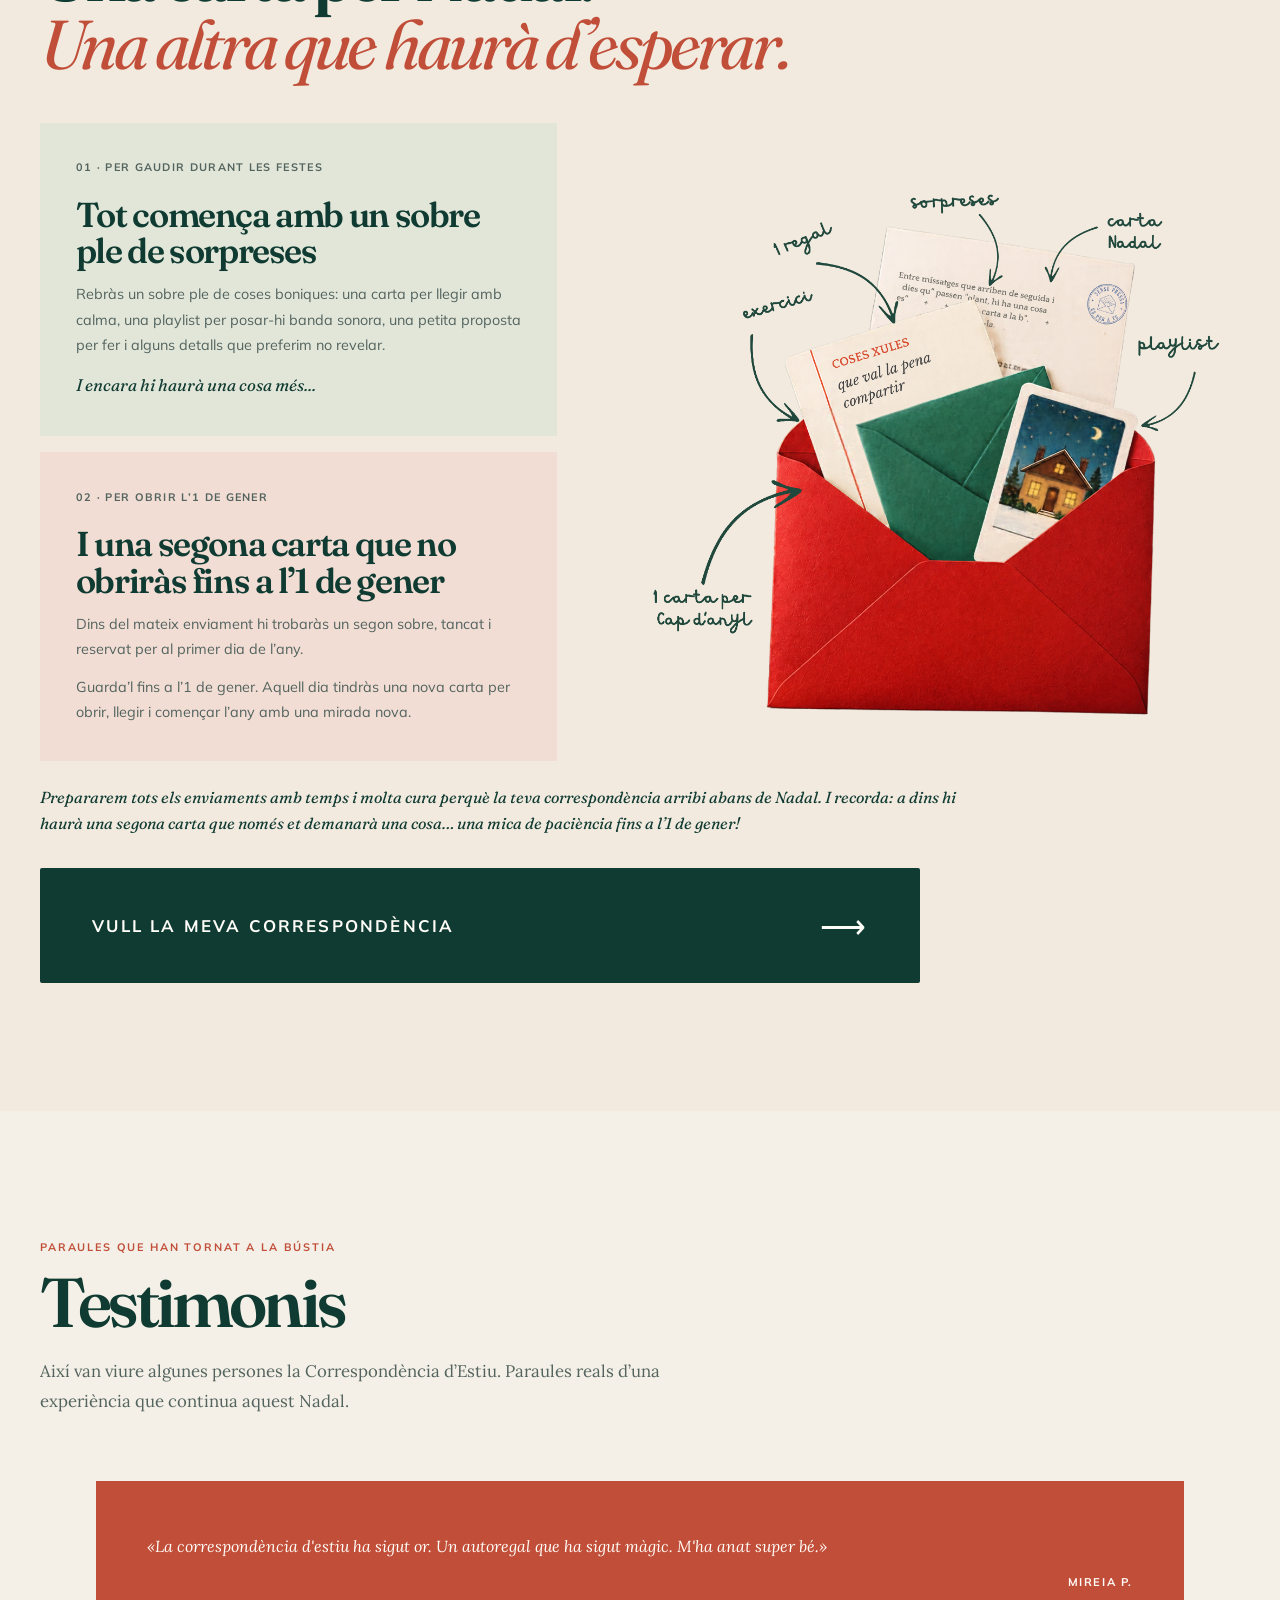
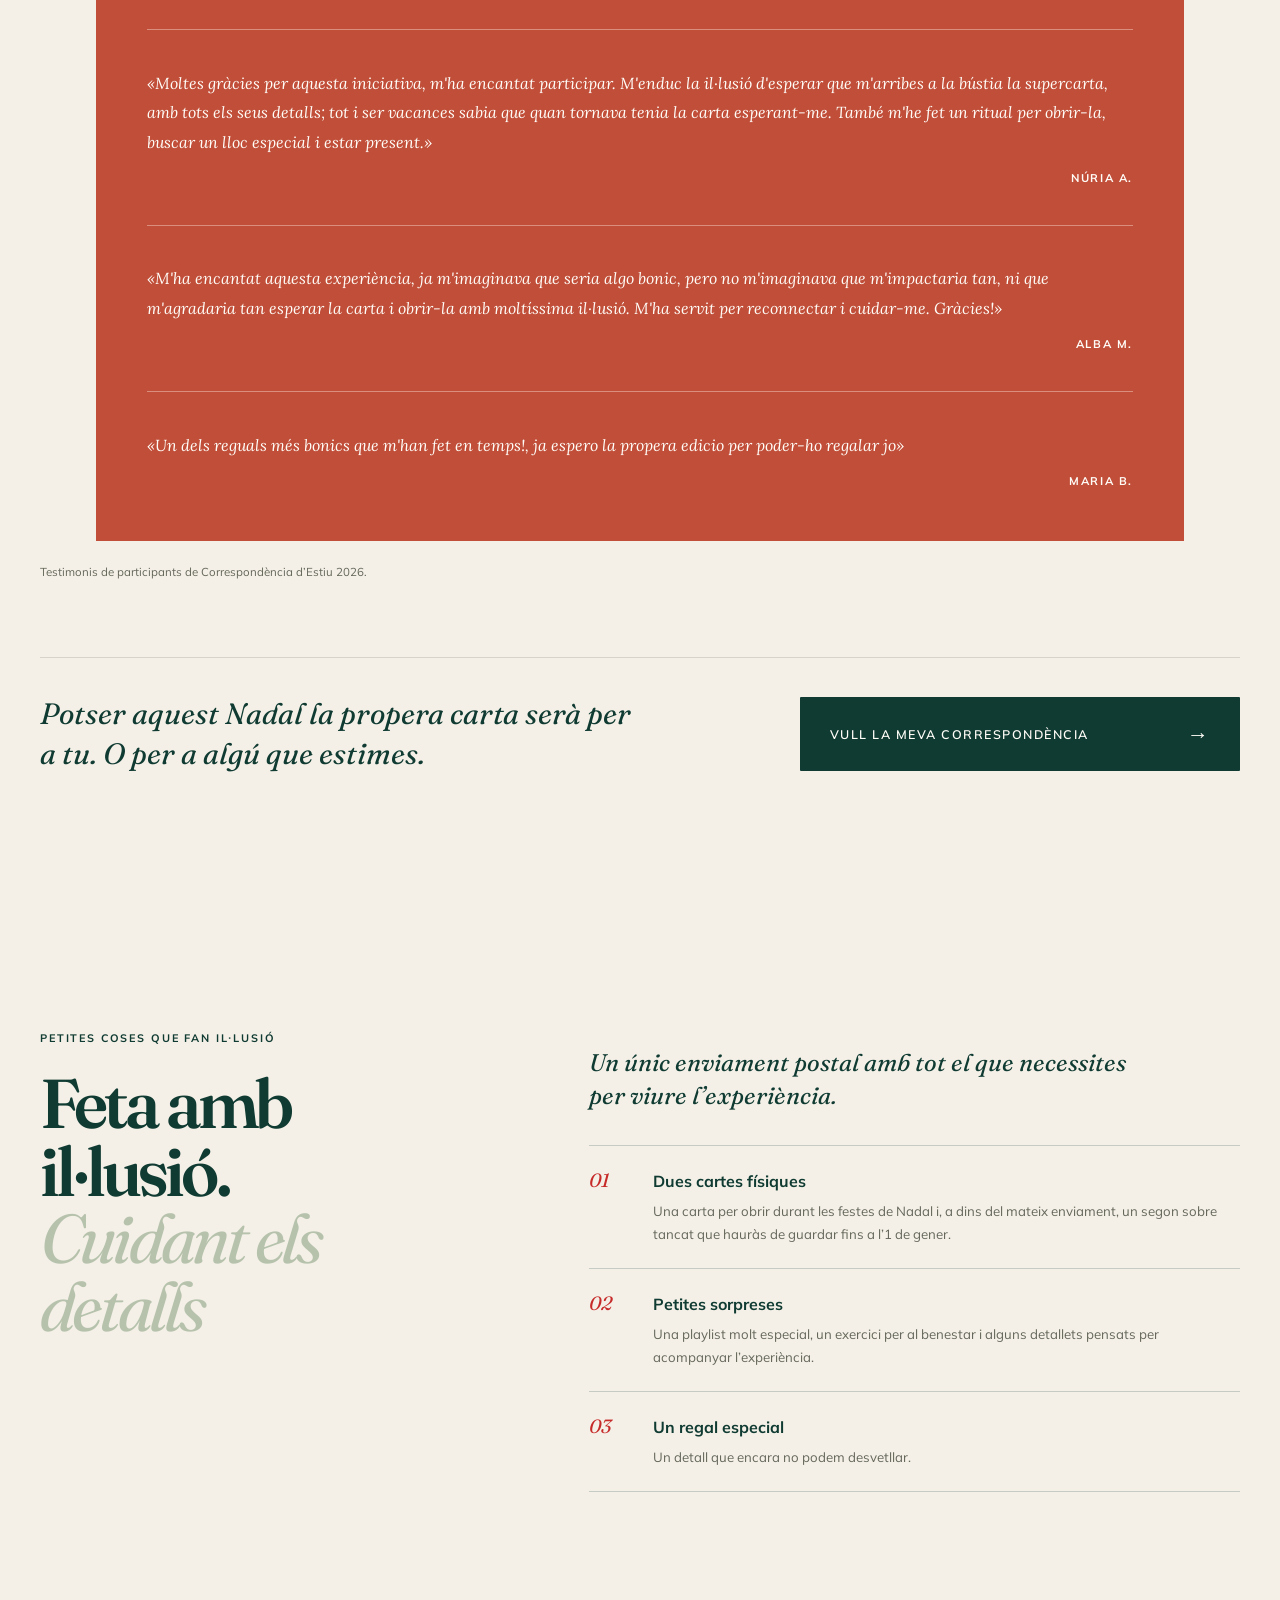
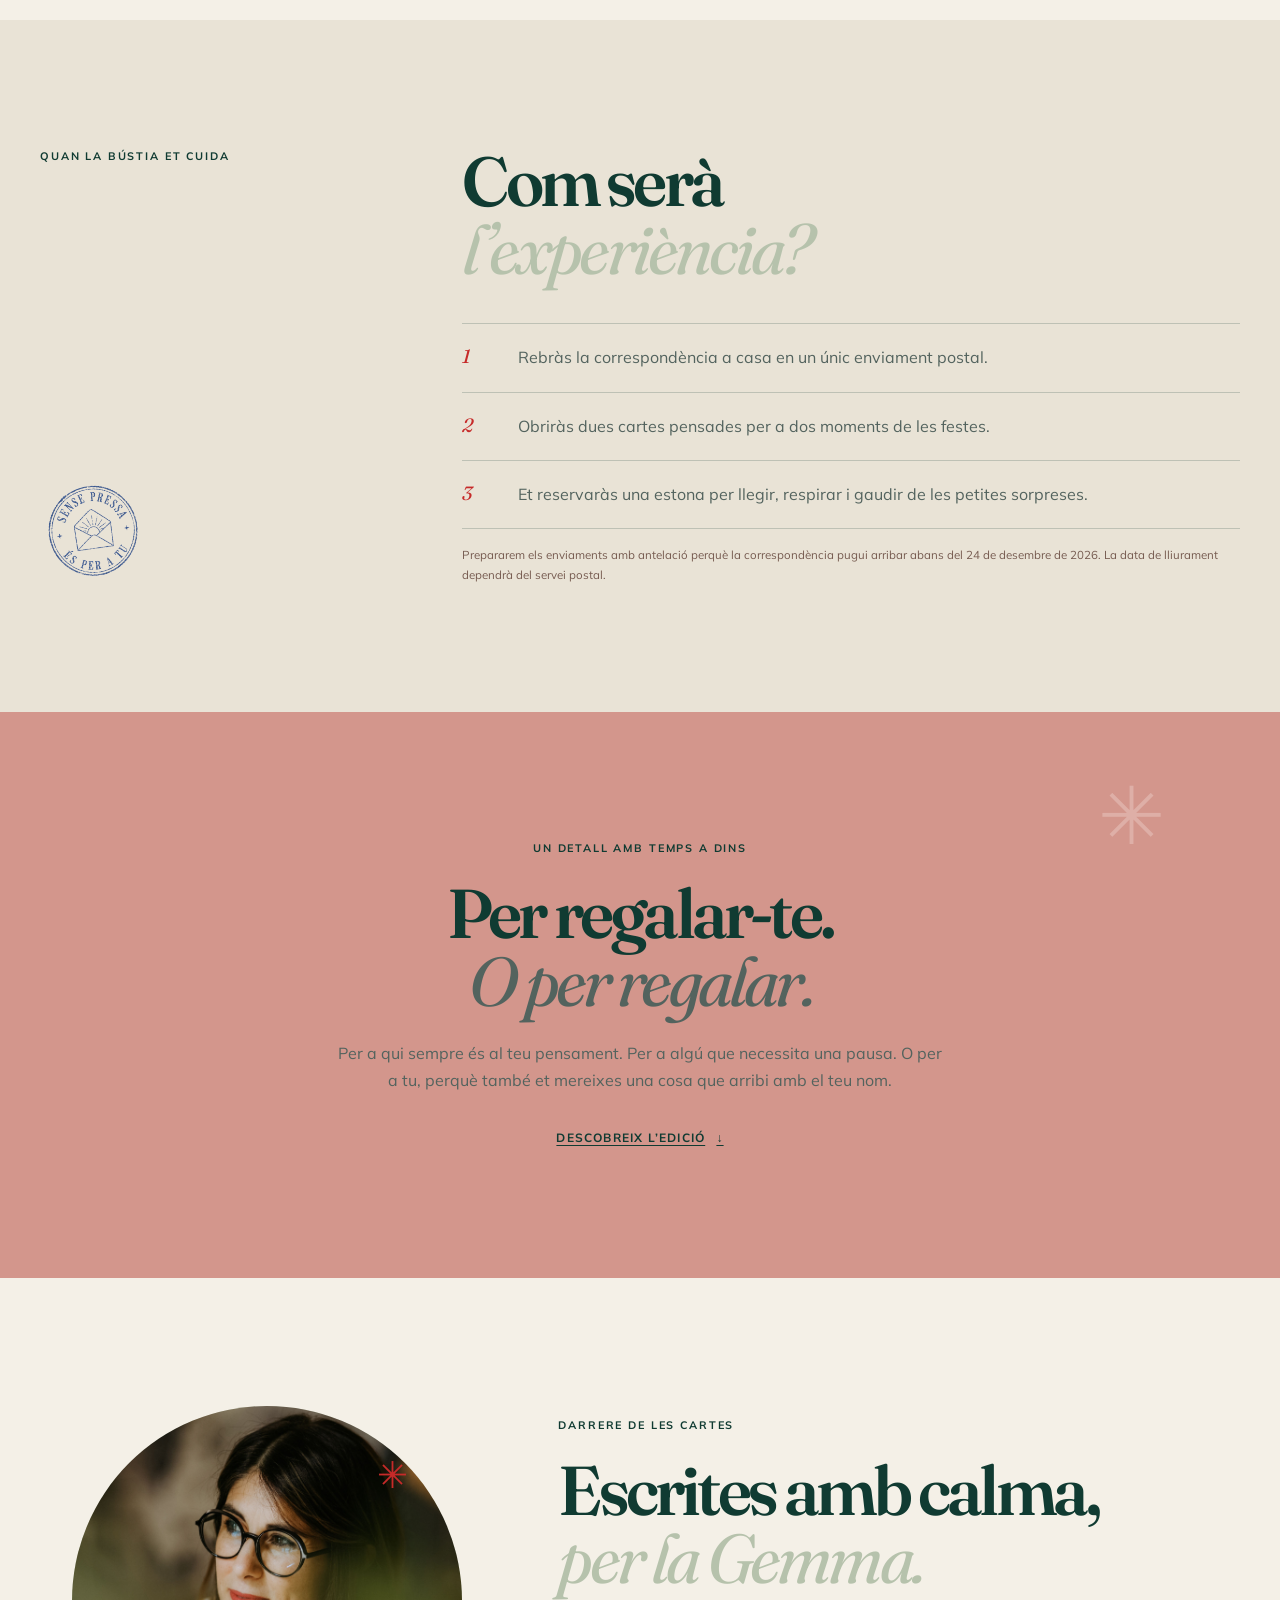
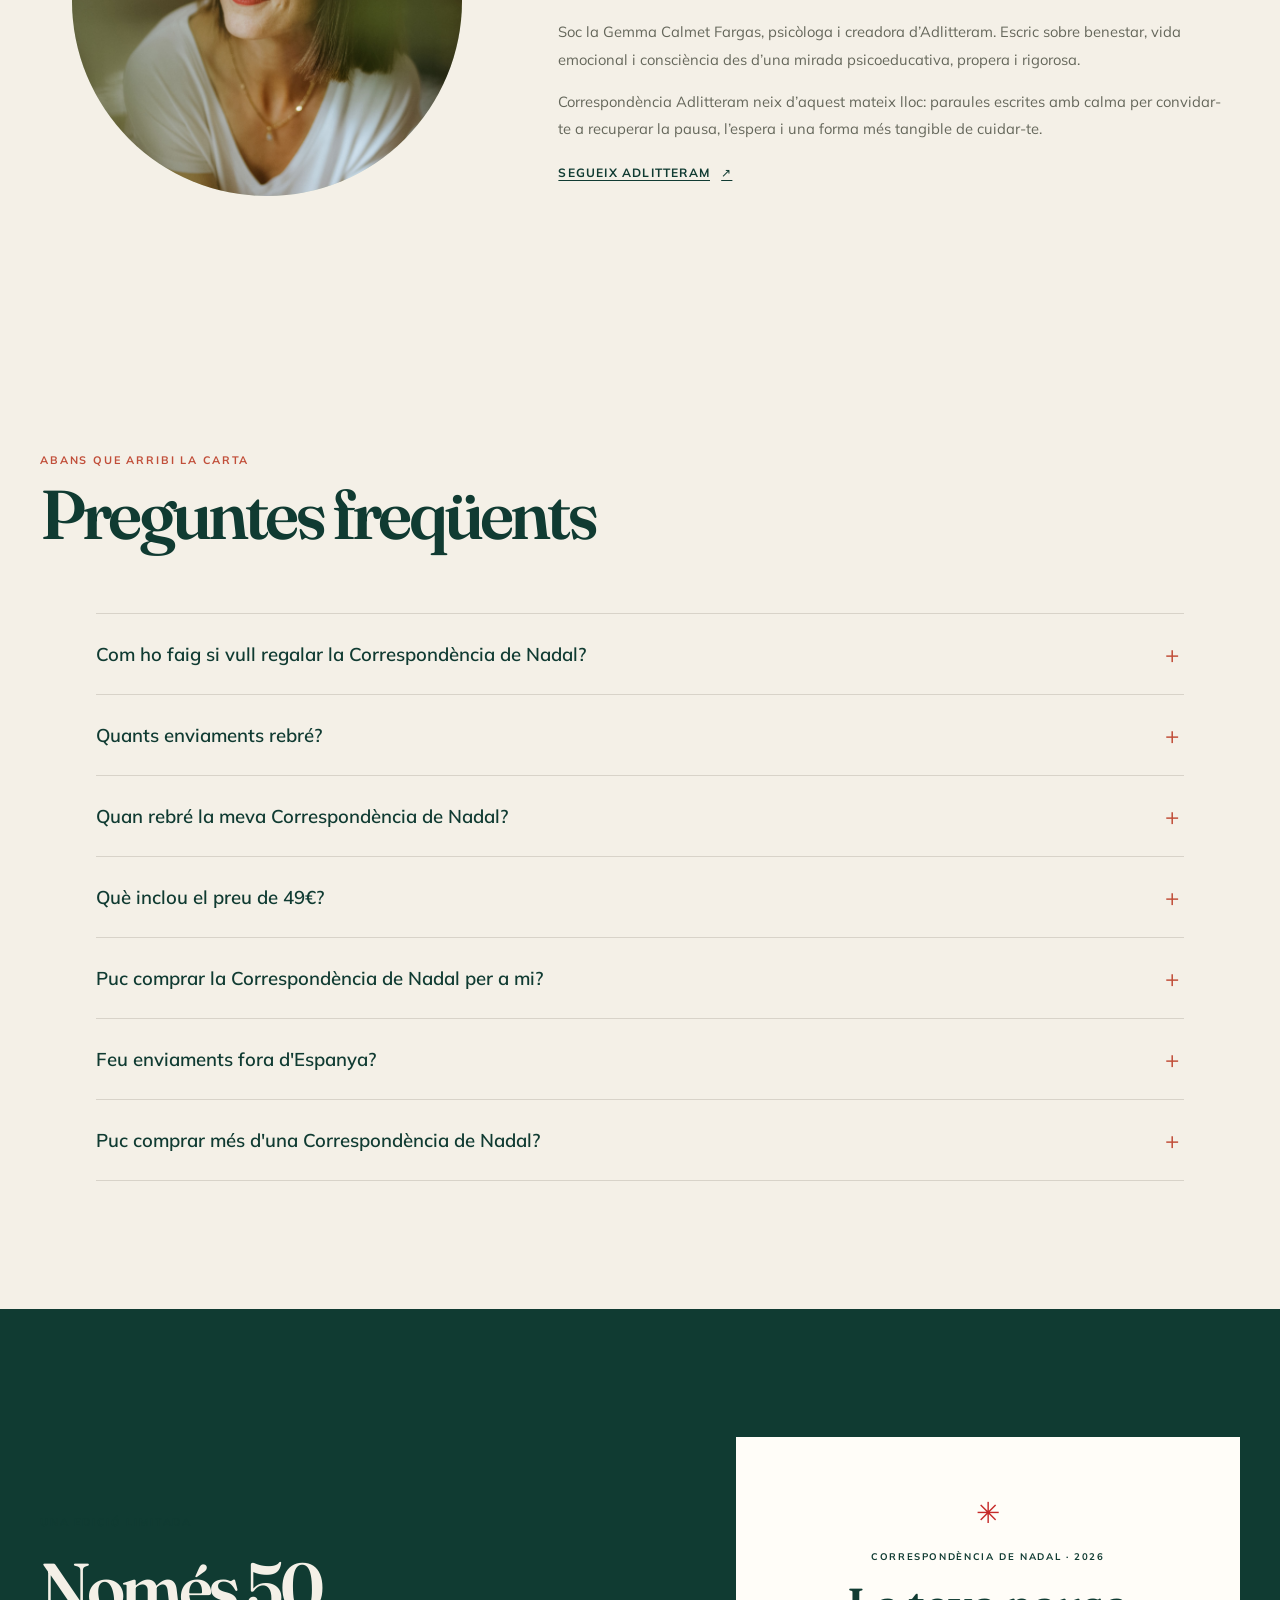
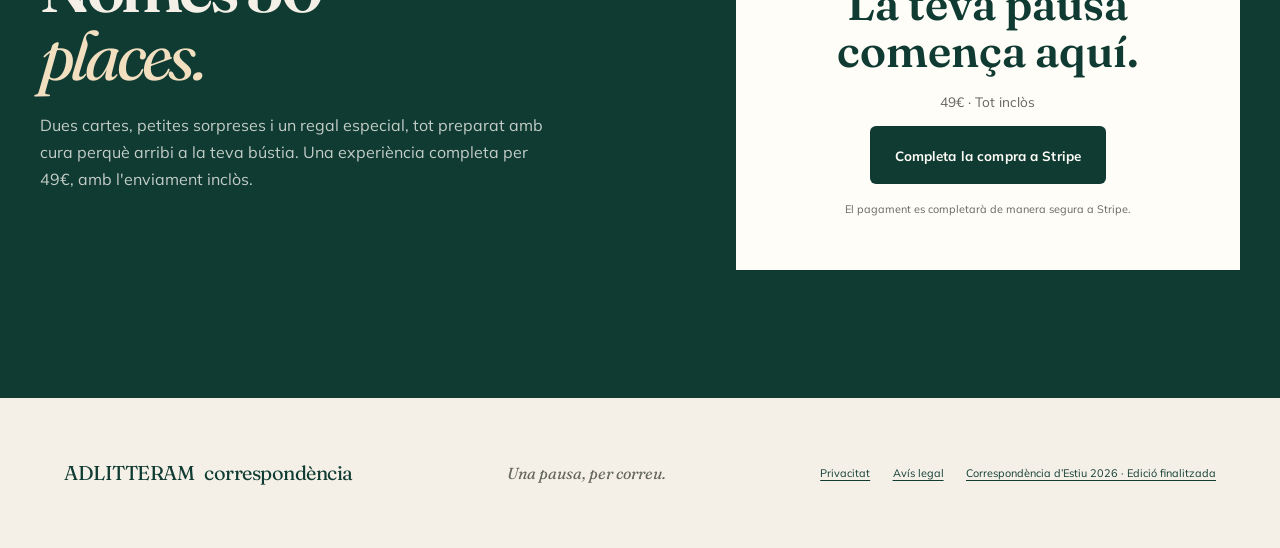
==== commit 71a7597c: "Arregla els asteriscs en iPhone" ====
--- a/nadal-2026/index.html
+++ b/nadal-2026/index.html
@@ -28,7 +28,7 @@
         <h1 id="hero-title"><span>Correspondència</span><em>de Nadal</em></h1>
         <p class="hero-subtitle">Tens una carta.<br>I porta el teu nom.</p>
         <p class="hero-description">Dues cartes per a dos moments de les festes, petites sorpreses i un regal especial.</p>
-        <p class="hero-price">49 € · Tot inclòs</p>
+        <p class="hero-price">49€ · Tot inclòs</p>
         <a class="button button-primary" href="https://buy.stripe.com/fZu5kw3Jq8W8dRp18m0Ny01?locale=es">Vull la meva correspondència <span aria-hidden="true">→</span></a>
       </div>
 
@@ -46,7 +46,7 @@
       <div class="story-intro-copy">
         <p>Entre missatges que arriben a l’instant i dies intensos que passen volant, trobar una carta a la bústia té alguna cosa especial. Obrir-la. Llegir-la a poc a poc. Guardar-la per tornar-hi. Correspondència de Nadal és una experiència feta de cartes, paraules i petites sorpreses, pensada per recuperar el plaer d’aquests moments i regalar-te una pausa enmig de les festes.</p>
       </div>
-      <span class="large-asterisk" aria-hidden="true">✳</span>
+      <span class="large-asterisk" aria-hidden="true">✳︎</span>
     </section>
 
     <section class="two-moments section" aria-labelledby="moments-title">
@@ -140,7 +140,7 @@
     </section>
 
     <section class="gift section reveal" aria-labelledby="gift-title">
-      <span class="gift-star" aria-hidden="true">✳</span>
+      <span class="gift-star" aria-hidden="true">✳︎</span>
       <p class="eyebrow">Un detall amb temps a dins</p>
       <h2 id="gift-title">Per regalar-te.<br><em>O per regalar.</em></h2>
       <p>Per a qui sempre és al teu pensament. Per a algú que necessita una pausa. O per a tu, perquè també et mereixes una cosa que arribi amb el teu nom.</p>
@@ -148,7 +148,7 @@
     </section>
 
     <section class="author section" aria-labelledby="author-title">
-      <div class="author-mark reveal"><img src="/assets/nadal-26/GemmaCalmet-6.jpg" alt="Retrat de Gemma Calmet" width="1667" height="2500" loading="lazy" decoding="async"><i aria-hidden="true">✳</i></div>
+      <div class="author-mark reveal"><img src="/assets/nadal-26/GemmaCalmet-6.jpg" alt="Retrat de Gemma Calmet" width="1667" height="2500" loading="lazy" decoding="async"><i aria-hidden="true">✳︎</i></div>
       <div class="author-copy reveal">
         <p class="eyebrow">Darrere de les cartes</p>
         <h2 id="author-title">Escrites amb calma,<br><em>per la Gemma.</em></h2>
@@ -187,7 +187,7 @@
           </div>
         </details>
         <details class="faq-item">
-          <summary>Què inclou el preu de 49 €?<span class="faq-toggle" aria-hidden="true"></span></summary>
+          <summary>Què inclou el preu de 49€?<span class="faq-toggle" aria-hidden="true"></span></summary>
           <div class="faq-answer">
             <p>Tot! Les dues cartes, una playlist molt especial, un exercici pro benestar, petites sorpreses, un regal especial i l'enviament postal a Espanya (Península, Illes Balears i Illes Canàries). No hi ha despeses d'enviament addicionals.</p>
           </div>
@@ -201,7 +201,7 @@
         <details class="faq-item">
           <summary>Feu enviaments fora d'Espanya?<span class="faq-toggle" aria-hidden="true"></span></summary>
           <div class="faq-answer">
-            <p>De moment, no. Aquesta edició de Correspondència de Nadal només s'enviarà a adreces d'Espanya (Península, Illes Balears i Illes Canàries). El preu de 49 € inclou totes les despeses d'enviament.</p>
+            <p>De moment, no. Aquesta edició de Correspondència de Nadal només s'enviarà a adreces d'Espanya (Península, Illes Balears i Illes Canàries). El preu de 49€ inclou totes les despeses d'enviament.</p>
           </div>
         </details>
         <details class="faq-item">
@@ -218,13 +218,13 @@
       <div class="purchase-copy">
         <p class="eyebrow">Una edició limitada</p>
         <h2 id="purchase-title">Només 50<br><em>places.</em></h2>
-        <p>Dues cartes, petites sorpreses i un regal especial, tot preparat amb cura perquè arribi a la teva bústia. Una experiència completa per 49 €, amb l'enviament inclòs.</p>
+        <p>Dues cartes, petites sorpreses i un regal especial, tot preparat amb cura perquè arribi a la teva bústia. Una experiència completa per 49€, amb l'enviament inclòs.</p>
       </div>
       <div class="purchase-card">
-        <span class="purchase-icon" aria-hidden="true">✳</span>
+        <span class="purchase-icon" aria-hidden="true">✳︎</span>
         <p class="eyebrow">Correspondència de Nadal · 2026</p>
         <h3>La teva pausa<br>comença aquí.</h3>
-        <p class="purchase-status">49 € · Tot inclòs</p>
+        <p class="purchase-status">49€ · Tot inclòs</p>
         <a class="button button-primary" href="https://buy.stripe.com/fZu5kw3Jq8W8dRp18m0Ny01?locale=es">Completa la compra a Stripe</a>
         <p class="purchase-small">El pagament es completarà de manera segura a Stripe.</p>
       </div>
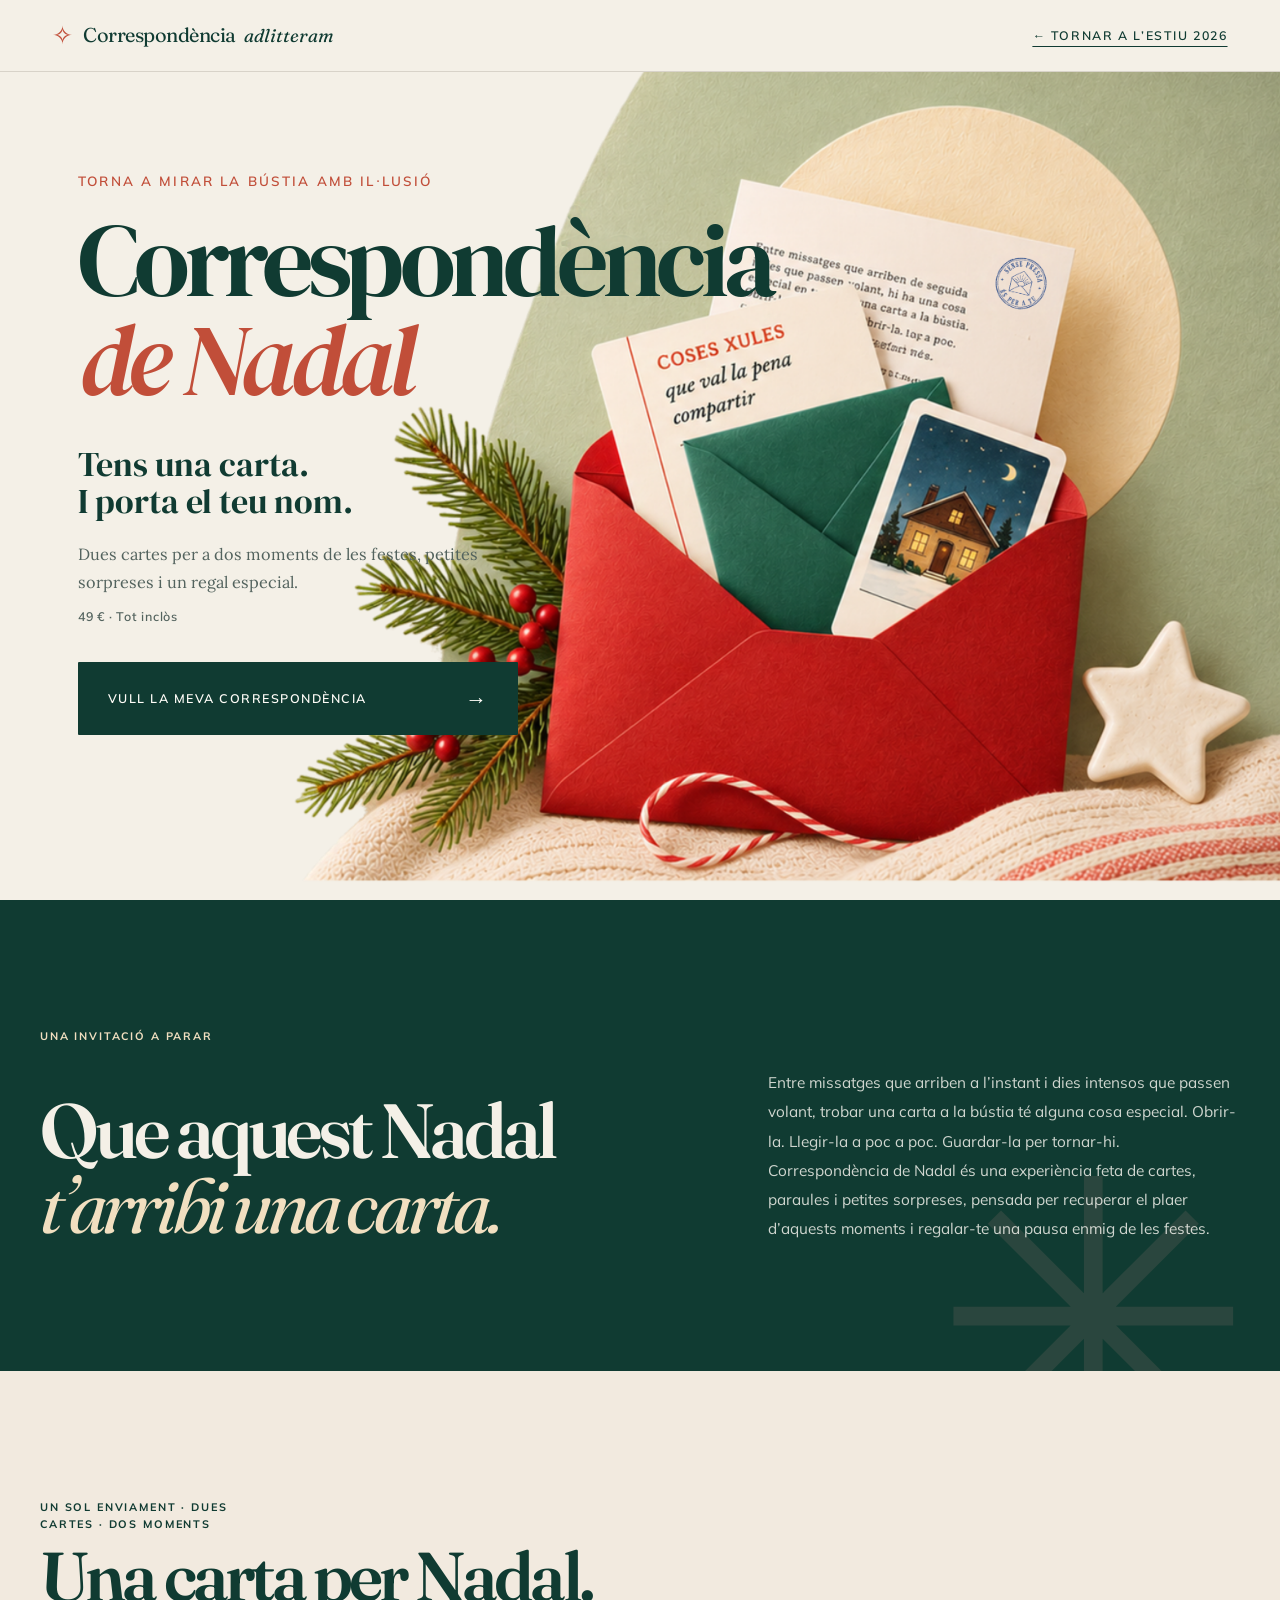
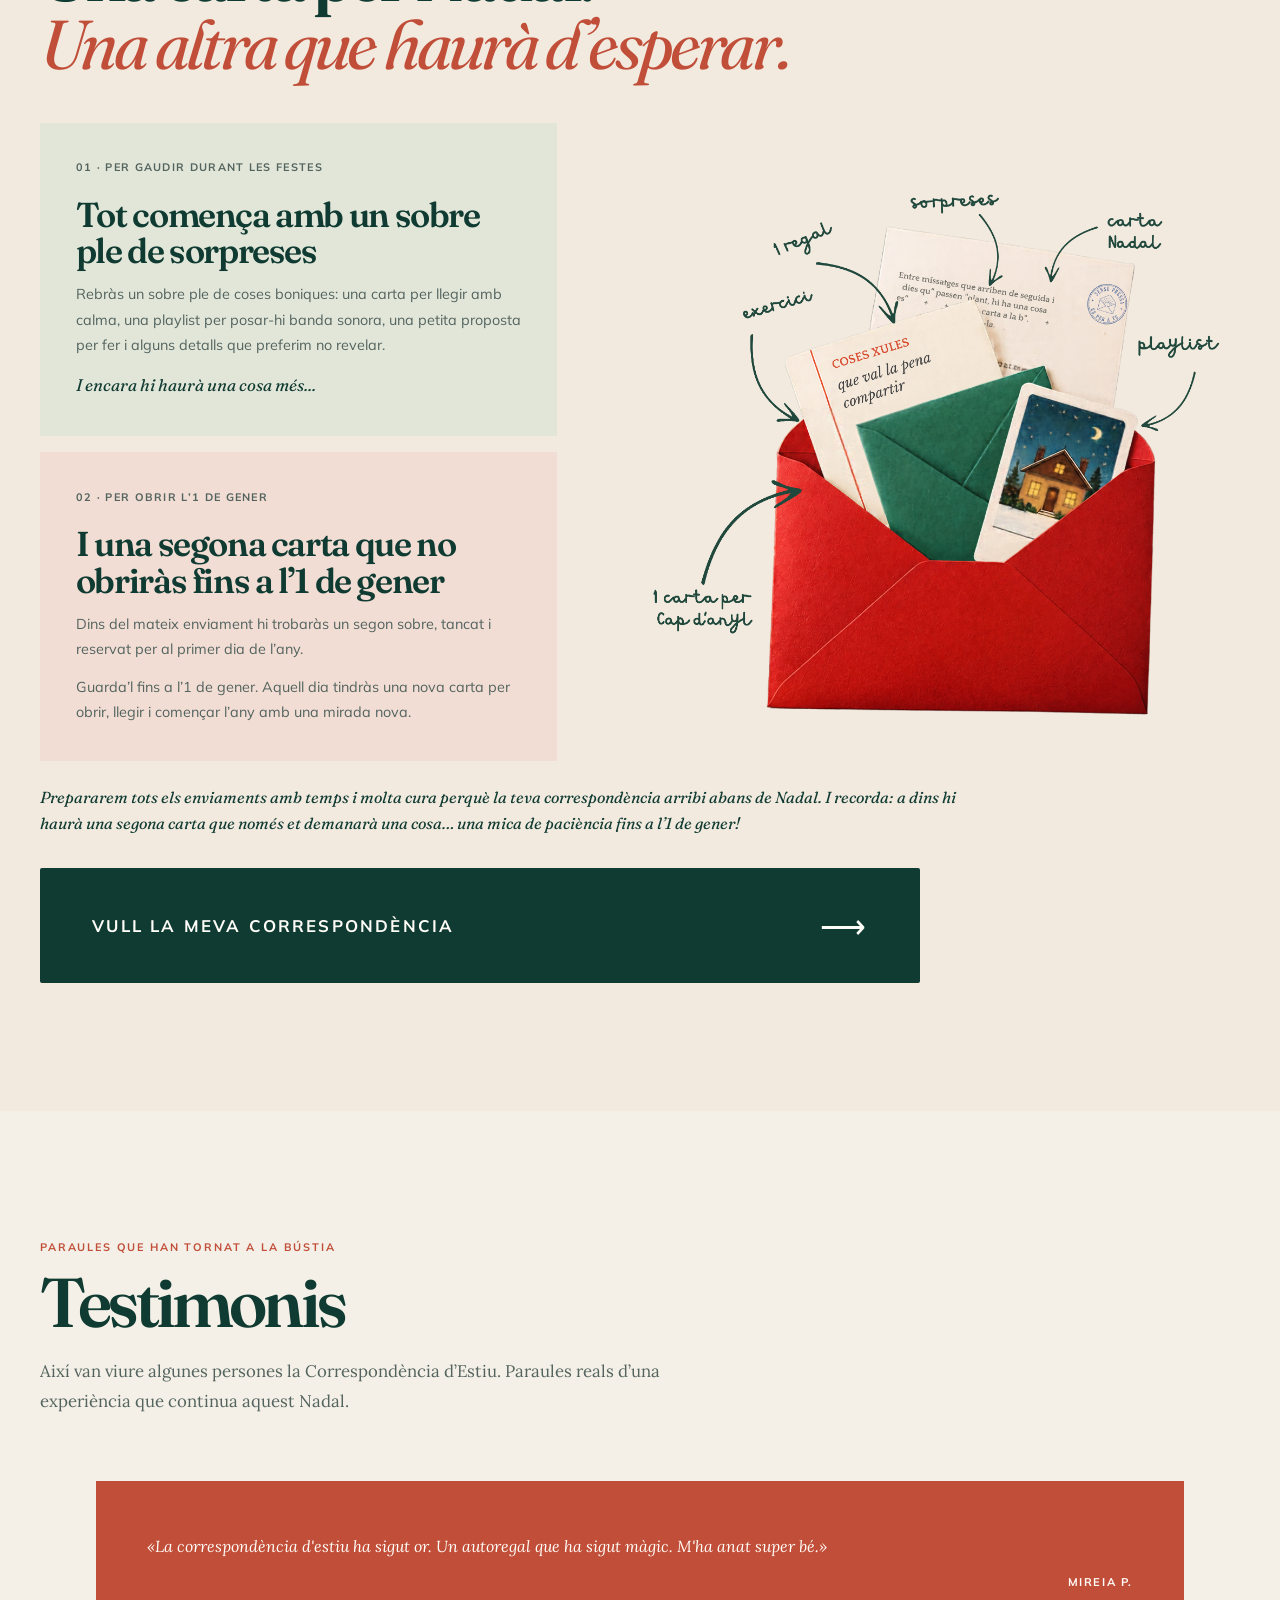
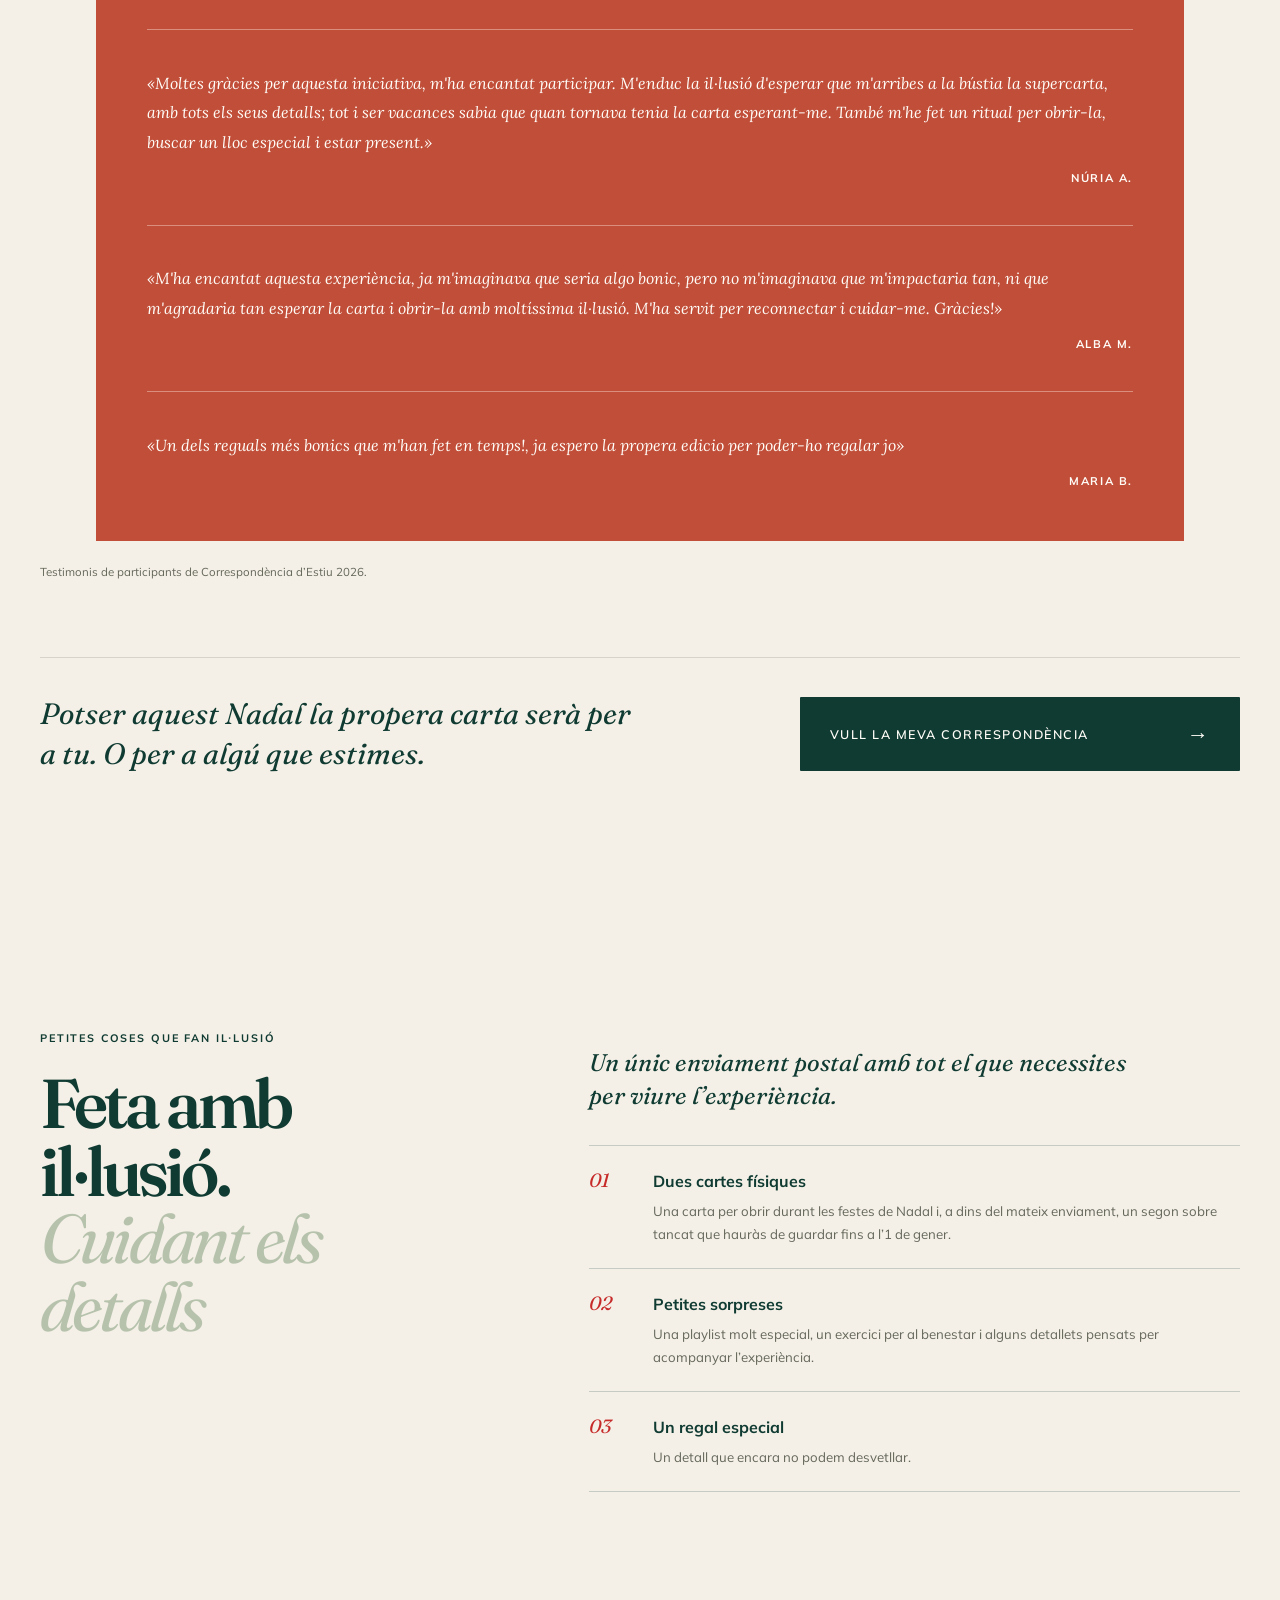
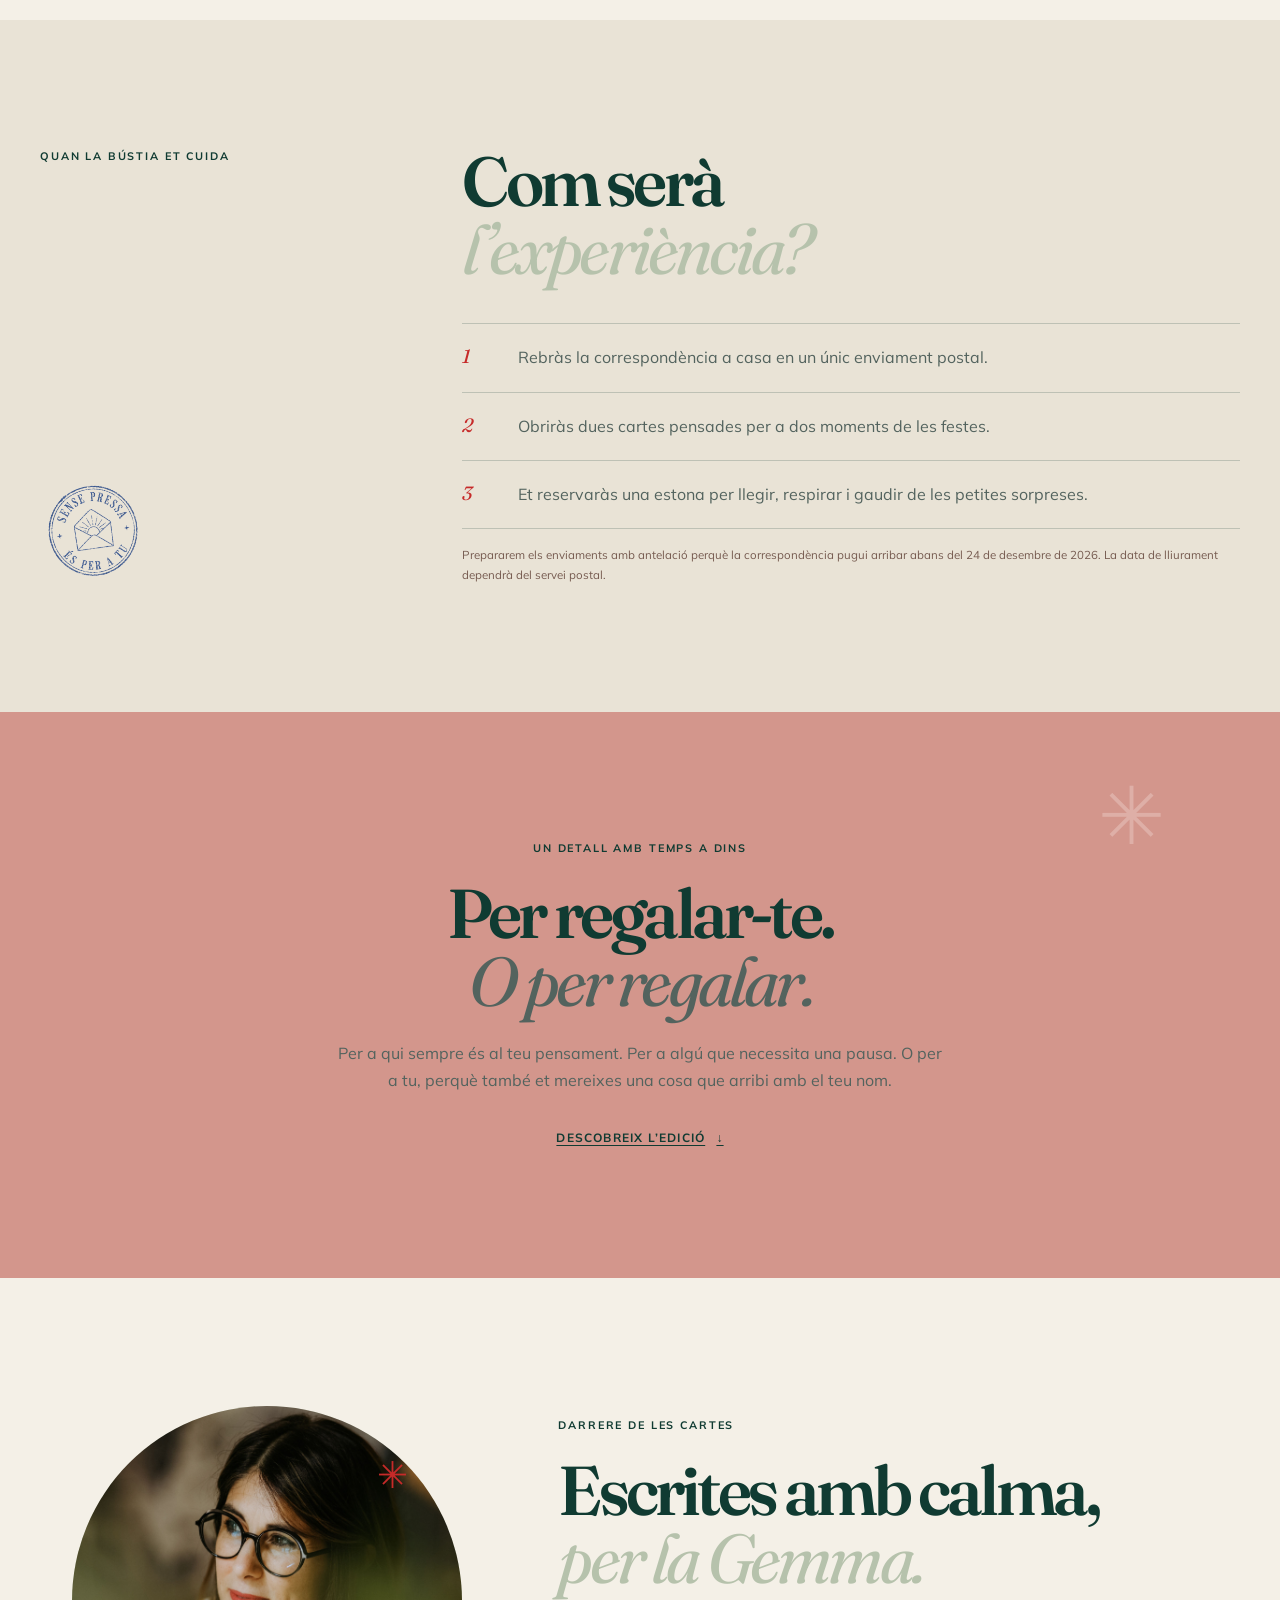
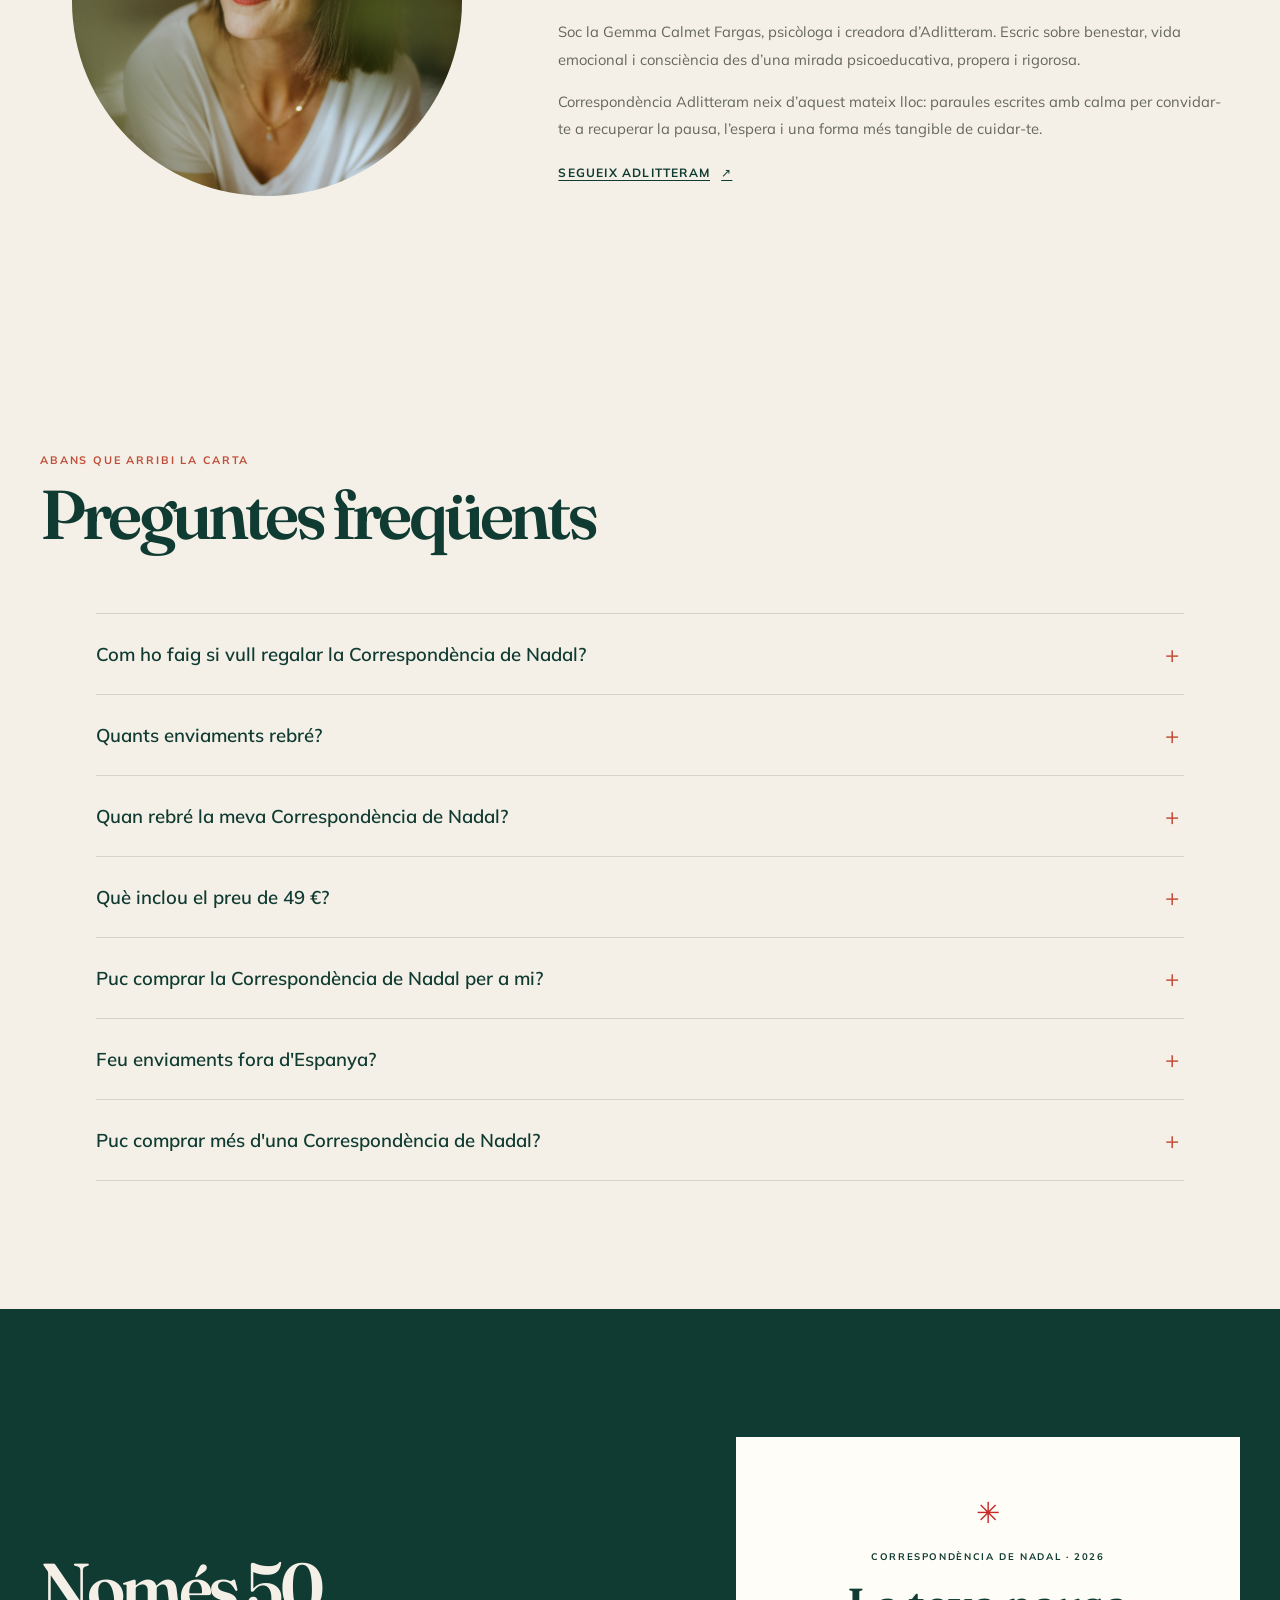
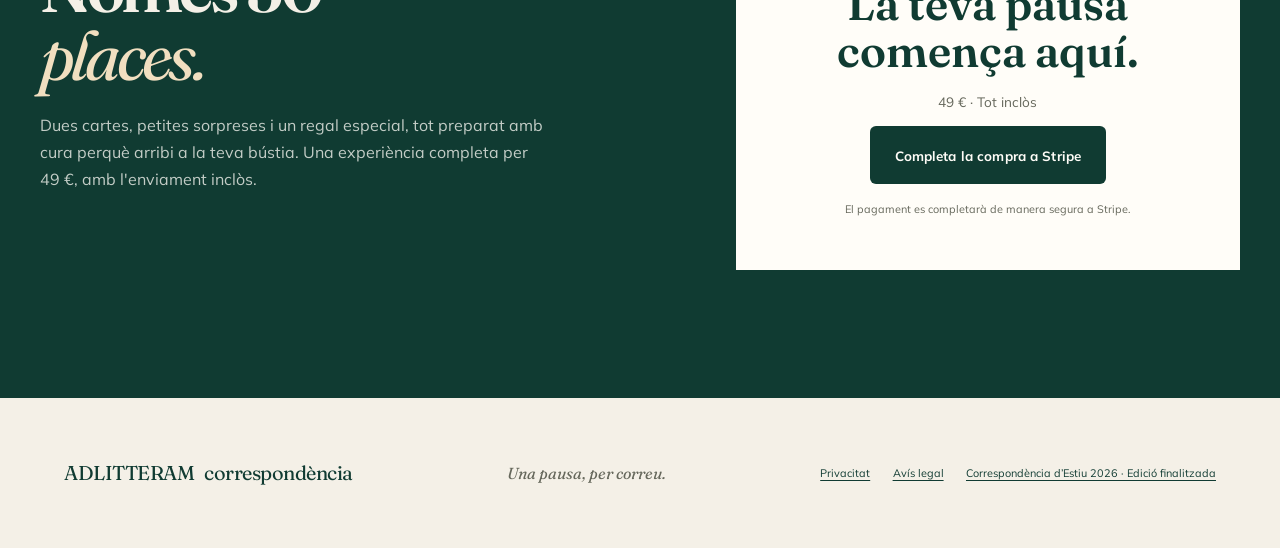
==== commit 9b7381c5: "Keep euro price together" ====
--- a/nadal-2026/index.html
+++ b/nadal-2026/index.html
@@ -28,7 +28,7 @@
         <h1 id="hero-title"><span>Correspondència</span><em>de Nadal</em></h1>
         <p class="hero-subtitle">Tens una carta.<br>I porta el teu nom.</p>
         <p class="hero-description">Dues cartes per a dos moments de les festes, petites sorpreses i un regal especial.</p>
-        <p class="hero-price">49€ · Tot inclòs</p>
+        <p class="hero-price">49&nbsp;€ · Tot inclòs</p>
         <a class="button button-primary" href="https://buy.stripe.com/fZu5kw3Jq8W8dRp18m0Ny01?locale=es">Vull la meva correspondència <span aria-hidden="true">→</span></a>
       </div>
 
@@ -46,7 +46,7 @@
       <div class="story-intro-copy">
         <p>Entre missatges que arriben a l’instant i dies intensos que passen volant, trobar una carta a la bústia té alguna cosa especial. Obrir-la. Llegir-la a poc a poc. Guardar-la per tornar-hi. Correspondència de Nadal és una experiència feta de cartes, paraules i petites sorpreses, pensada per recuperar el plaer d’aquests moments i regalar-te una pausa enmig de les festes.</p>
       </div>
-      <span class="large-asterisk" aria-hidden="true">✳︎</span>
+      <span class="large-asterisk" aria-hidden="true">✳</span>
     </section>
 
     <section class="two-moments section" aria-labelledby="moments-title">
@@ -140,7 +140,7 @@
     </section>
 
     <section class="gift section reveal" aria-labelledby="gift-title">
-      <span class="gift-star" aria-hidden="true">✳︎</span>
+      <span class="gift-star" aria-hidden="true">✳</span>
       <p class="eyebrow">Un detall amb temps a dins</p>
       <h2 id="gift-title">Per regalar-te.<br><em>O per regalar.</em></h2>
       <p>Per a qui sempre és al teu pensament. Per a algú que necessita una pausa. O per a tu, perquè també et mereixes una cosa que arribi amb el teu nom.</p>
@@ -148,7 +148,7 @@
     </section>
 
     <section class="author section" aria-labelledby="author-title">
-      <div class="author-mark reveal"><img src="/assets/nadal-26/GemmaCalmet-6.jpg" alt="Retrat de Gemma Calmet" width="1667" height="2500" loading="lazy" decoding="async"><i aria-hidden="true">✳︎</i></div>
+      <div class="author-mark reveal"><img src="/assets/nadal-26/GemmaCalmet-6.jpg" alt="Retrat de Gemma Calmet" width="1667" height="2500" loading="lazy" decoding="async"><i aria-hidden="true">✳</i></div>
       <div class="author-copy reveal">
         <p class="eyebrow">Darrere de les cartes</p>
         <h2 id="author-title">Escrites amb calma,<br><em>per la Gemma.</em></h2>
@@ -187,7 +187,7 @@
           </div>
         </details>
         <details class="faq-item">
-          <summary>Què inclou el preu de 49€?<span class="faq-toggle" aria-hidden="true"></span></summary>
+          <summary>Què inclou el preu de 49&nbsp;€?<span class="faq-toggle" aria-hidden="true"></span></summary>
           <div class="faq-answer">
             <p>Tot! Les dues cartes, una playlist molt especial, un exercici pro benestar, petites sorpreses, un regal especial i l'enviament postal a Espanya (Península, Illes Balears i Illes Canàries). No hi ha despeses d'enviament addicionals.</p>
           </div>
@@ -201,7 +201,7 @@
         <details class="faq-item">
           <summary>Feu enviaments fora d'Espanya?<span class="faq-toggle" aria-hidden="true"></span></summary>
           <div class="faq-answer">
-            <p>De moment, no. Aquesta edició de Correspondència de Nadal només s'enviarà a adreces d'Espanya (Península, Illes Balears i Illes Canàries). El preu de 49€ inclou totes les despeses d'enviament.</p>
+            <p>De moment, no. Aquesta edició de Correspondència de Nadal només s'enviarà a adreces d'Espanya (Península, Illes Balears i Illes Canàries). El preu de 49&nbsp;€ inclou totes les despeses d'enviament.</p>
           </div>
         </details>
         <details class="faq-item">
@@ -218,13 +218,13 @@
       <div class="purchase-copy">
         <p class="eyebrow">Una edició limitada</p>
         <h2 id="purchase-title">Només 50<br><em>places.</em></h2>
-        <p>Dues cartes, petites sorpreses i un regal especial, tot preparat amb cura perquè arribi a la teva bústia. Una experiència completa per 49€, amb l'enviament inclòs.</p>
+        <p>Dues cartes, petites sorpreses i un regal especial, tot preparat amb cura perquè arribi a la teva bústia. Una experiència completa per 49&nbsp;€, amb l'enviament inclòs.</p>
       </div>
       <div class="purchase-card">
-        <span class="purchase-icon" aria-hidden="true">✳︎</span>
+        <span class="purchase-icon" aria-hidden="true">✳</span>
         <p class="eyebrow">Correspondència de Nadal · 2026</p>
         <h3>La teva pausa<br>comença aquí.</h3>
-        <p class="purchase-status">49€ · Tot inclòs</p>
+        <p class="purchase-status">49&nbsp;€ · Tot inclòs</p>
         <a class="button button-primary" href="https://buy.stripe.com/fZu5kw3Jq8W8dRp18m0Ny01?locale=es">Completa la compra a Stripe</a>
         <p class="purchase-small">El pagament es completarà de manera segura a Stripe.</p>
       </div>
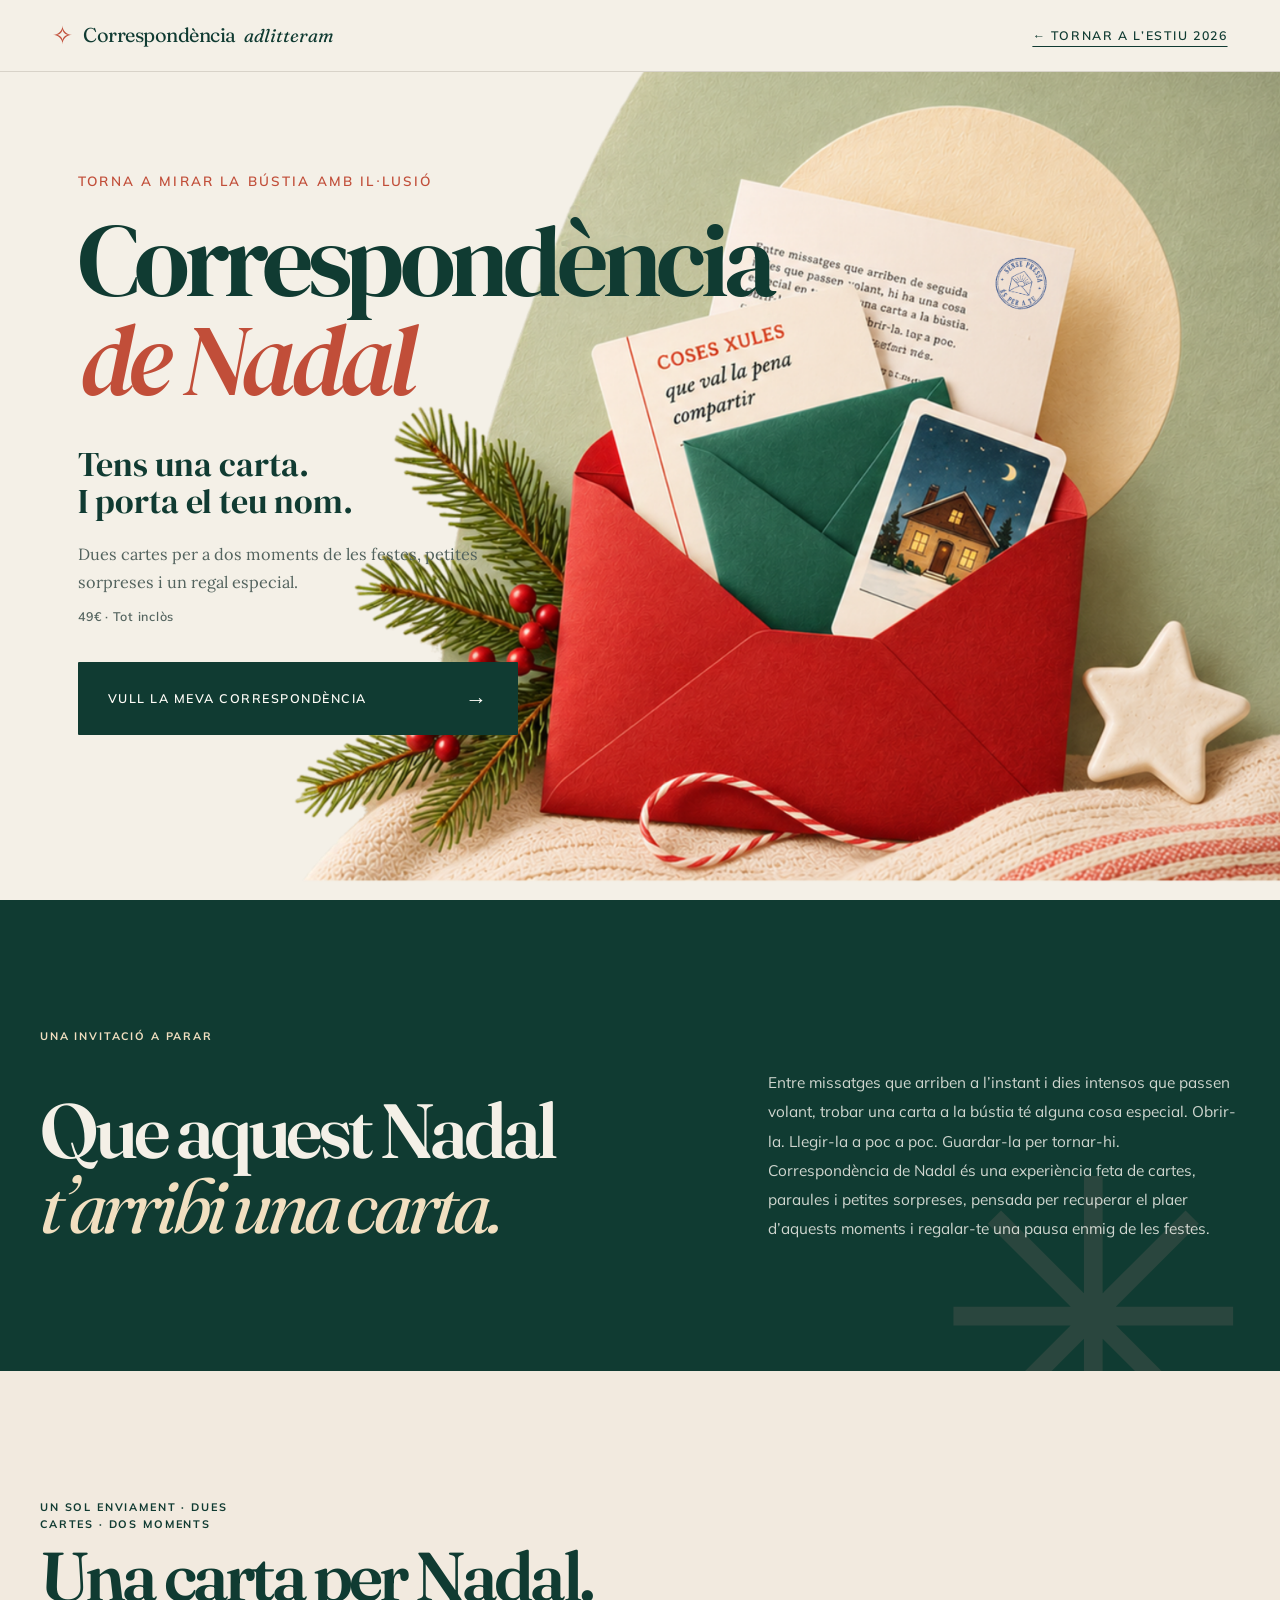
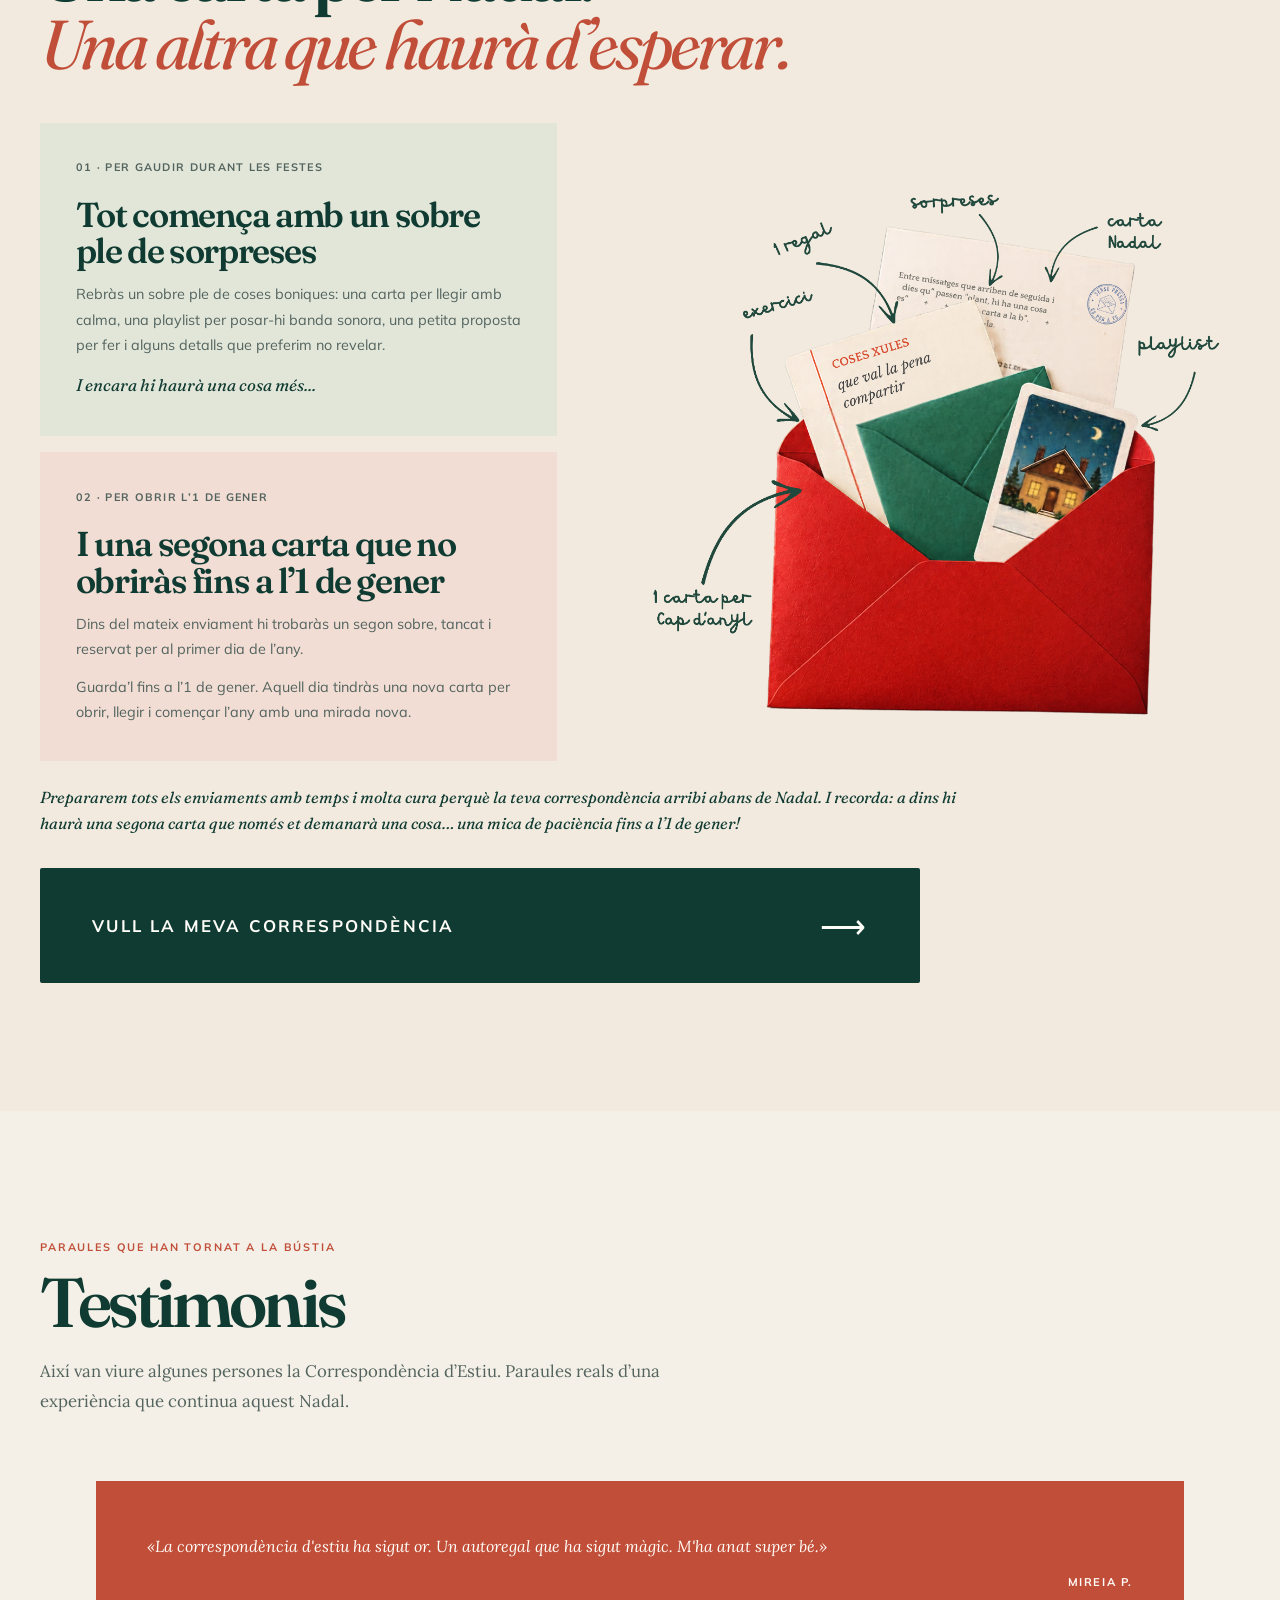
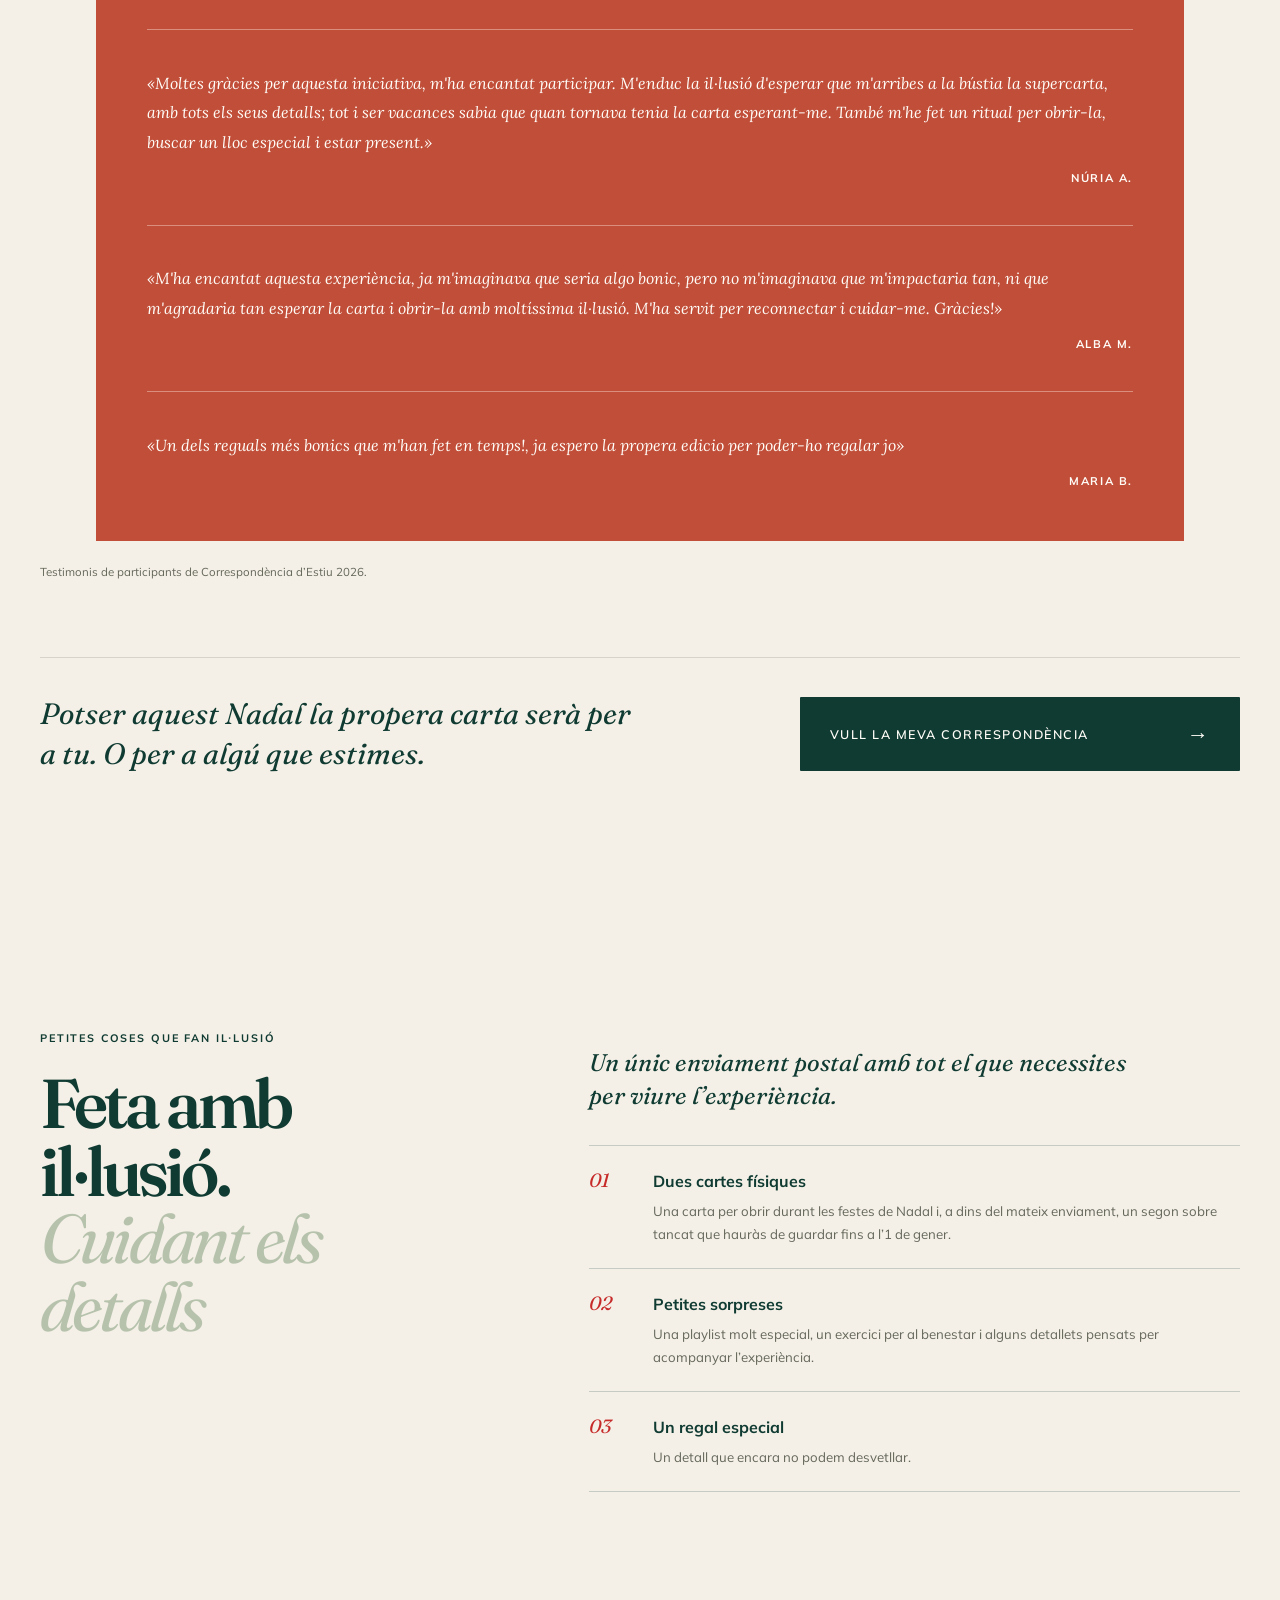
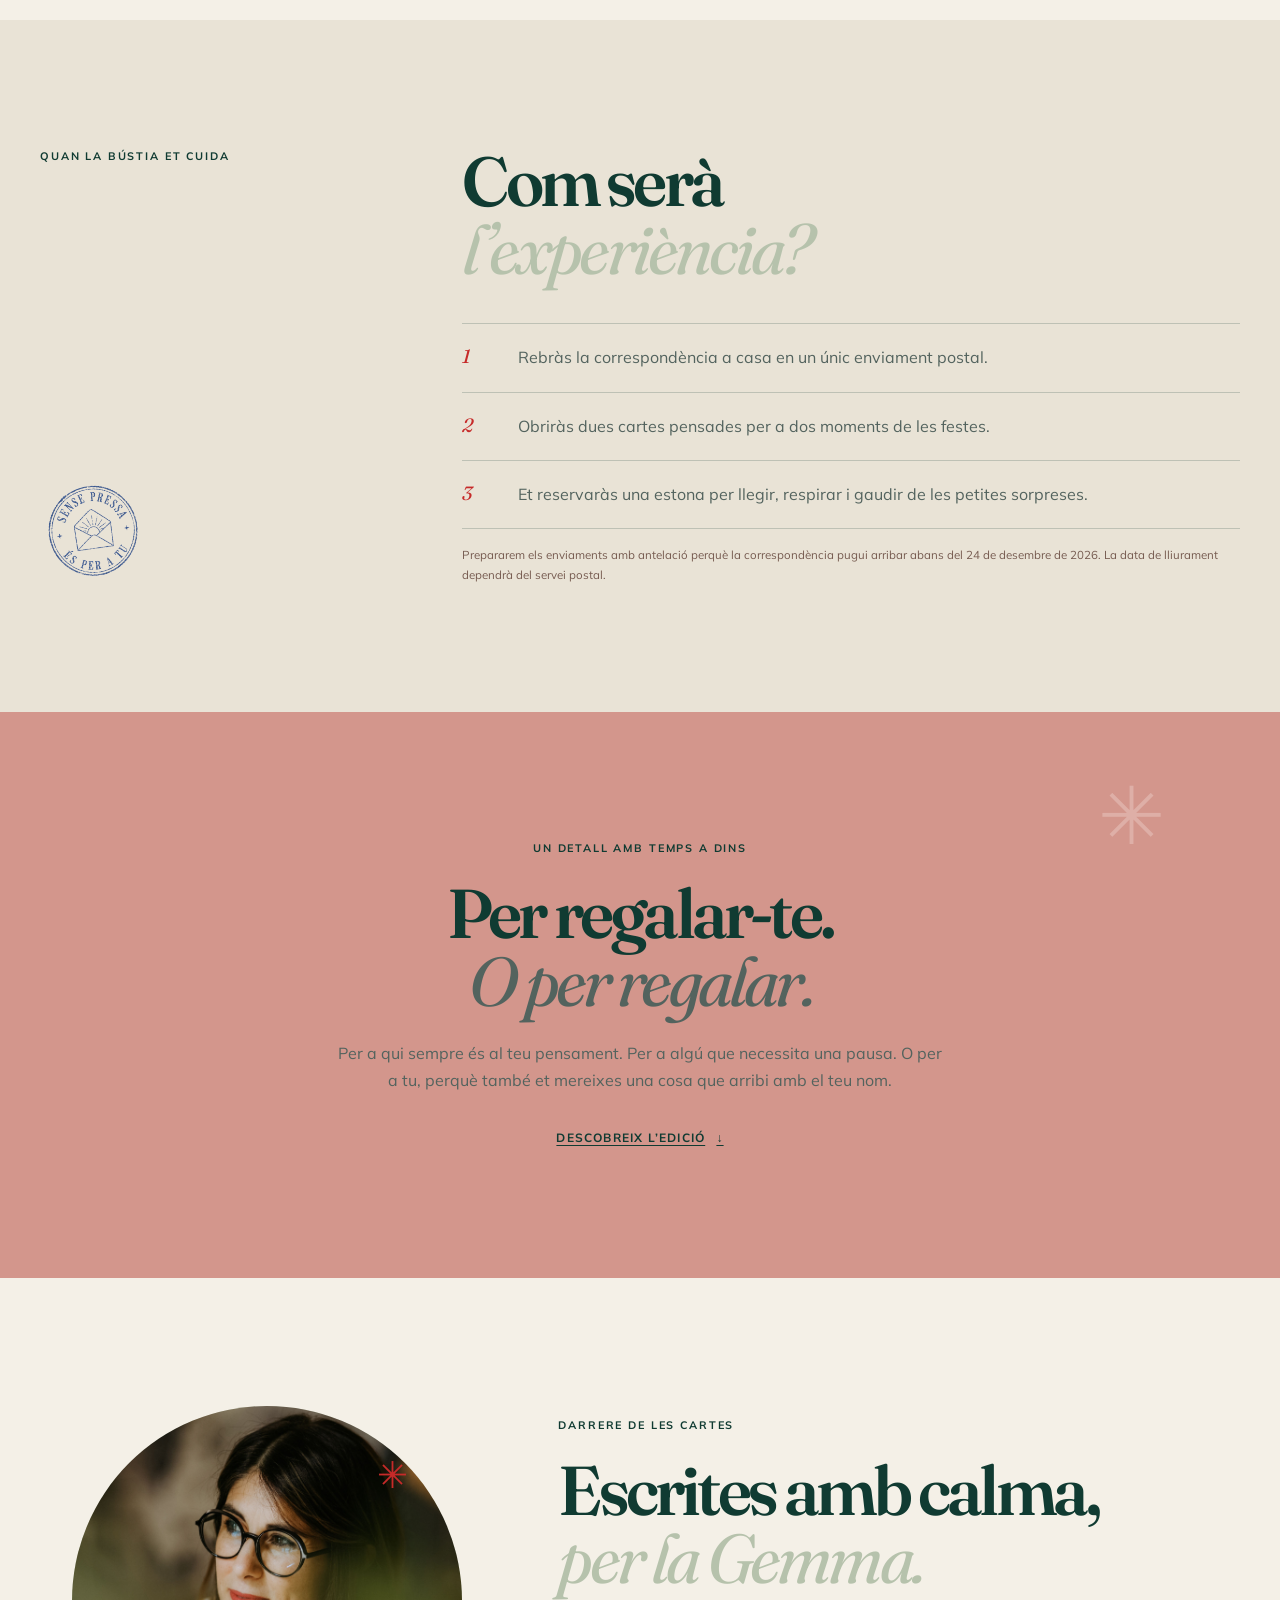
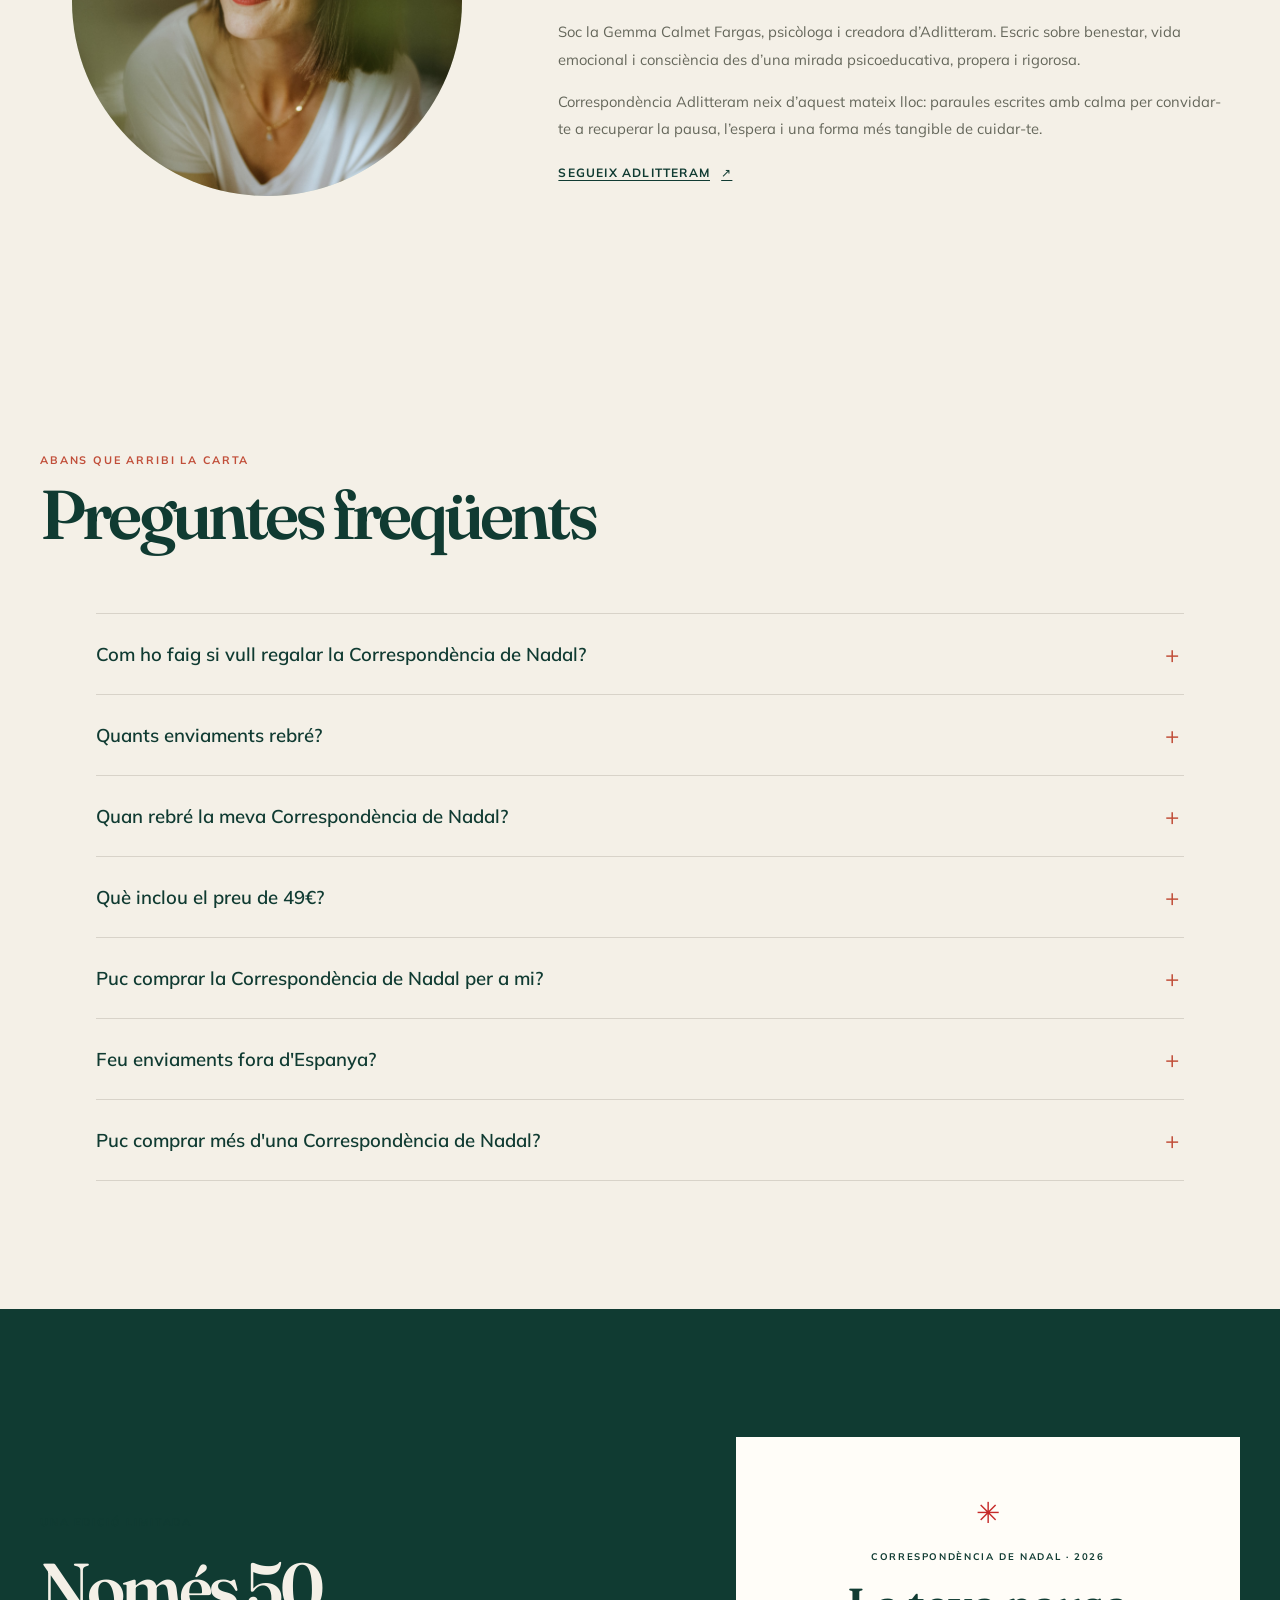
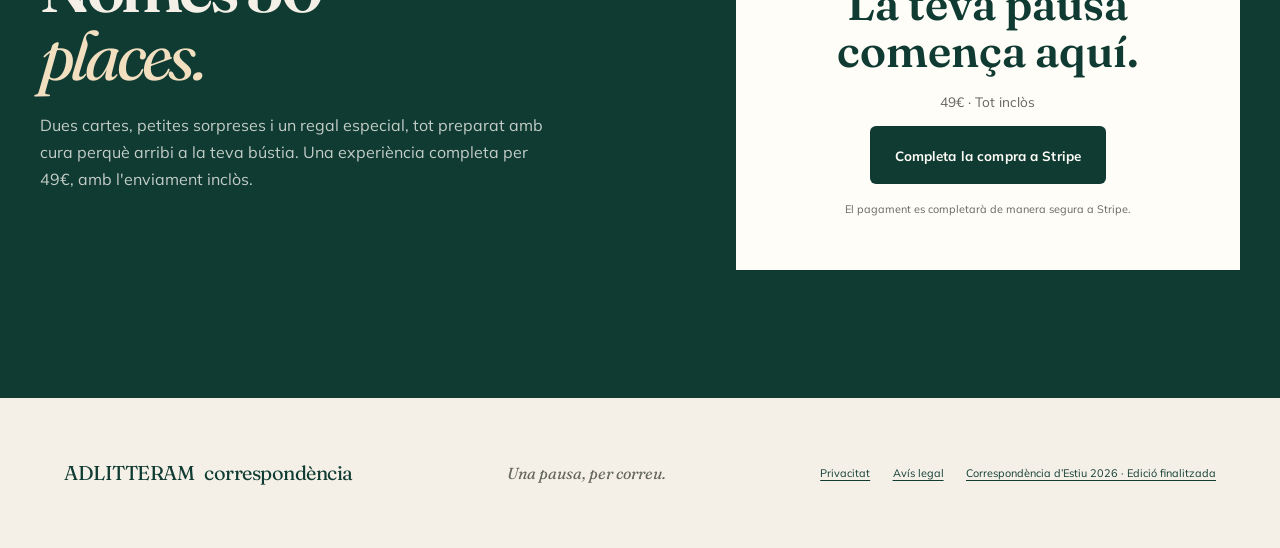
==== commit c97087a6: "Merge pull request #1 from c3rasifera/fix/emoji Arregla els asteriscs en iPhone" ====
--- a/nadal-2026/index.html
+++ b/nadal-2026/index.html
@@ -28,7 +28,7 @@
         <h1 id="hero-title"><span>Correspondència</span><em>de Nadal</em></h1>
         <p class="hero-subtitle">Tens una carta.<br>I porta el teu nom.</p>
         <p class="hero-description">Dues cartes per a dos moments de les festes, petites sorpreses i un regal especial.</p>
-        <p class="hero-price">49&nbsp;€ · Tot inclòs</p>
+        <p class="hero-price">49€ · Tot inclòs</p>
         <a class="button button-primary" href="https://buy.stripe.com/fZu5kw3Jq8W8dRp18m0Ny01?locale=es">Vull la meva correspondència <span aria-hidden="true">→</span></a>
       </div>
 
@@ -46,7 +46,7 @@
       <div class="story-intro-copy">
         <p>Entre missatges que arriben a l’instant i dies intensos que passen volant, trobar una carta a la bústia té alguna cosa especial. Obrir-la. Llegir-la a poc a poc. Guardar-la per tornar-hi. Correspondència de Nadal és una experiència feta de cartes, paraules i petites sorpreses, pensada per recuperar el plaer d’aquests moments i regalar-te una pausa enmig de les festes.</p>
       </div>
-      <span class="large-asterisk" aria-hidden="true">✳</span>
+      <span class="large-asterisk" aria-hidden="true">✳︎</span>
     </section>
 
     <section class="two-moments section" aria-labelledby="moments-title">
@@ -140,7 +140,7 @@
     </section>
 
     <section class="gift section reveal" aria-labelledby="gift-title">
-      <span class="gift-star" aria-hidden="true">✳</span>
+      <span class="gift-star" aria-hidden="true">✳︎</span>
       <p class="eyebrow">Un detall amb temps a dins</p>
       <h2 id="gift-title">Per regalar-te.<br><em>O per regalar.</em></h2>
       <p>Per a qui sempre és al teu pensament. Per a algú que necessita una pausa. O per a tu, perquè també et mereixes una cosa que arribi amb el teu nom.</p>
@@ -148,7 +148,7 @@
     </section>
 
     <section class="author section" aria-labelledby="author-title">
-      <div class="author-mark reveal"><img src="/assets/nadal-26/GemmaCalmet-6.jpg" alt="Retrat de Gemma Calmet" width="1667" height="2500" loading="lazy" decoding="async"><i aria-hidden="true">✳</i></div>
+      <div class="author-mark reveal"><img src="/assets/nadal-26/GemmaCalmet-6.jpg" alt="Retrat de Gemma Calmet" width="1667" height="2500" loading="lazy" decoding="async"><i aria-hidden="true">✳︎</i></div>
       <div class="author-copy reveal">
         <p class="eyebrow">Darrere de les cartes</p>
         <h2 id="author-title">Escrites amb calma,<br><em>per la Gemma.</em></h2>
@@ -187,7 +187,7 @@
           </div>
         </details>
         <details class="faq-item">
-          <summary>Què inclou el preu de 49&nbsp;€?<span class="faq-toggle" aria-hidden="true"></span></summary>
+          <summary>Què inclou el preu de 49€?<span class="faq-toggle" aria-hidden="true"></span></summary>
           <div class="faq-answer">
             <p>Tot! Les dues cartes, una playlist molt especial, un exercici pro benestar, petites sorpreses, un regal especial i l'enviament postal a Espanya (Península, Illes Balears i Illes Canàries). No hi ha despeses d'enviament addicionals.</p>
           </div>
@@ -201,7 +201,7 @@
         <details class="faq-item">
           <summary>Feu enviaments fora d'Espanya?<span class="faq-toggle" aria-hidden="true"></span></summary>
           <div class="faq-answer">
-            <p>De moment, no. Aquesta edició de Correspondència de Nadal només s'enviarà a adreces d'Espanya (Península, Illes Balears i Illes Canàries). El preu de 49&nbsp;€ inclou totes les despeses d'enviament.</p>
+            <p>De moment, no. Aquesta edició de Correspondència de Nadal només s'enviarà a adreces d'Espanya (Península, Illes Balears i Illes Canàries). El preu de 49€ inclou totes les despeses d'enviament.</p>
           </div>
         </details>
         <details class="faq-item">
@@ -218,13 +218,13 @@
       <div class="purchase-copy">
         <p class="eyebrow">Una edició limitada</p>
         <h2 id="purchase-title">Només 50<br><em>places.</em></h2>
-        <p>Dues cartes, petites sorpreses i un regal especial, tot preparat amb cura perquè arribi a la teva bústia. Una experiència completa per 49&nbsp;€, amb l'enviament inclòs.</p>
+        <p>Dues cartes, petites sorpreses i un regal especial, tot preparat amb cura perquè arribi a la teva bústia. Una experiència completa per 49€, amb l'enviament inclòs.</p>
       </div>
       <div class="purchase-card">
-        <span class="purchase-icon" aria-hidden="true">✳</span>
+        <span class="purchase-icon" aria-hidden="true">✳︎</span>
         <p class="eyebrow">Correspondència de Nadal · 2026</p>
         <h3>La teva pausa<br>comença aquí.</h3>
-        <p class="purchase-status">49&nbsp;€ · Tot inclòs</p>
+        <p class="purchase-status">49€ · Tot inclòs</p>
         <a class="button button-primary" href="https://buy.stripe.com/fZu5kw3Jq8W8dRp18m0Ny01?locale=es">Completa la compra a Stripe</a>
         <p class="purchase-small">El pagament es completarà de manera segura a Stripe.</p>
       </div>
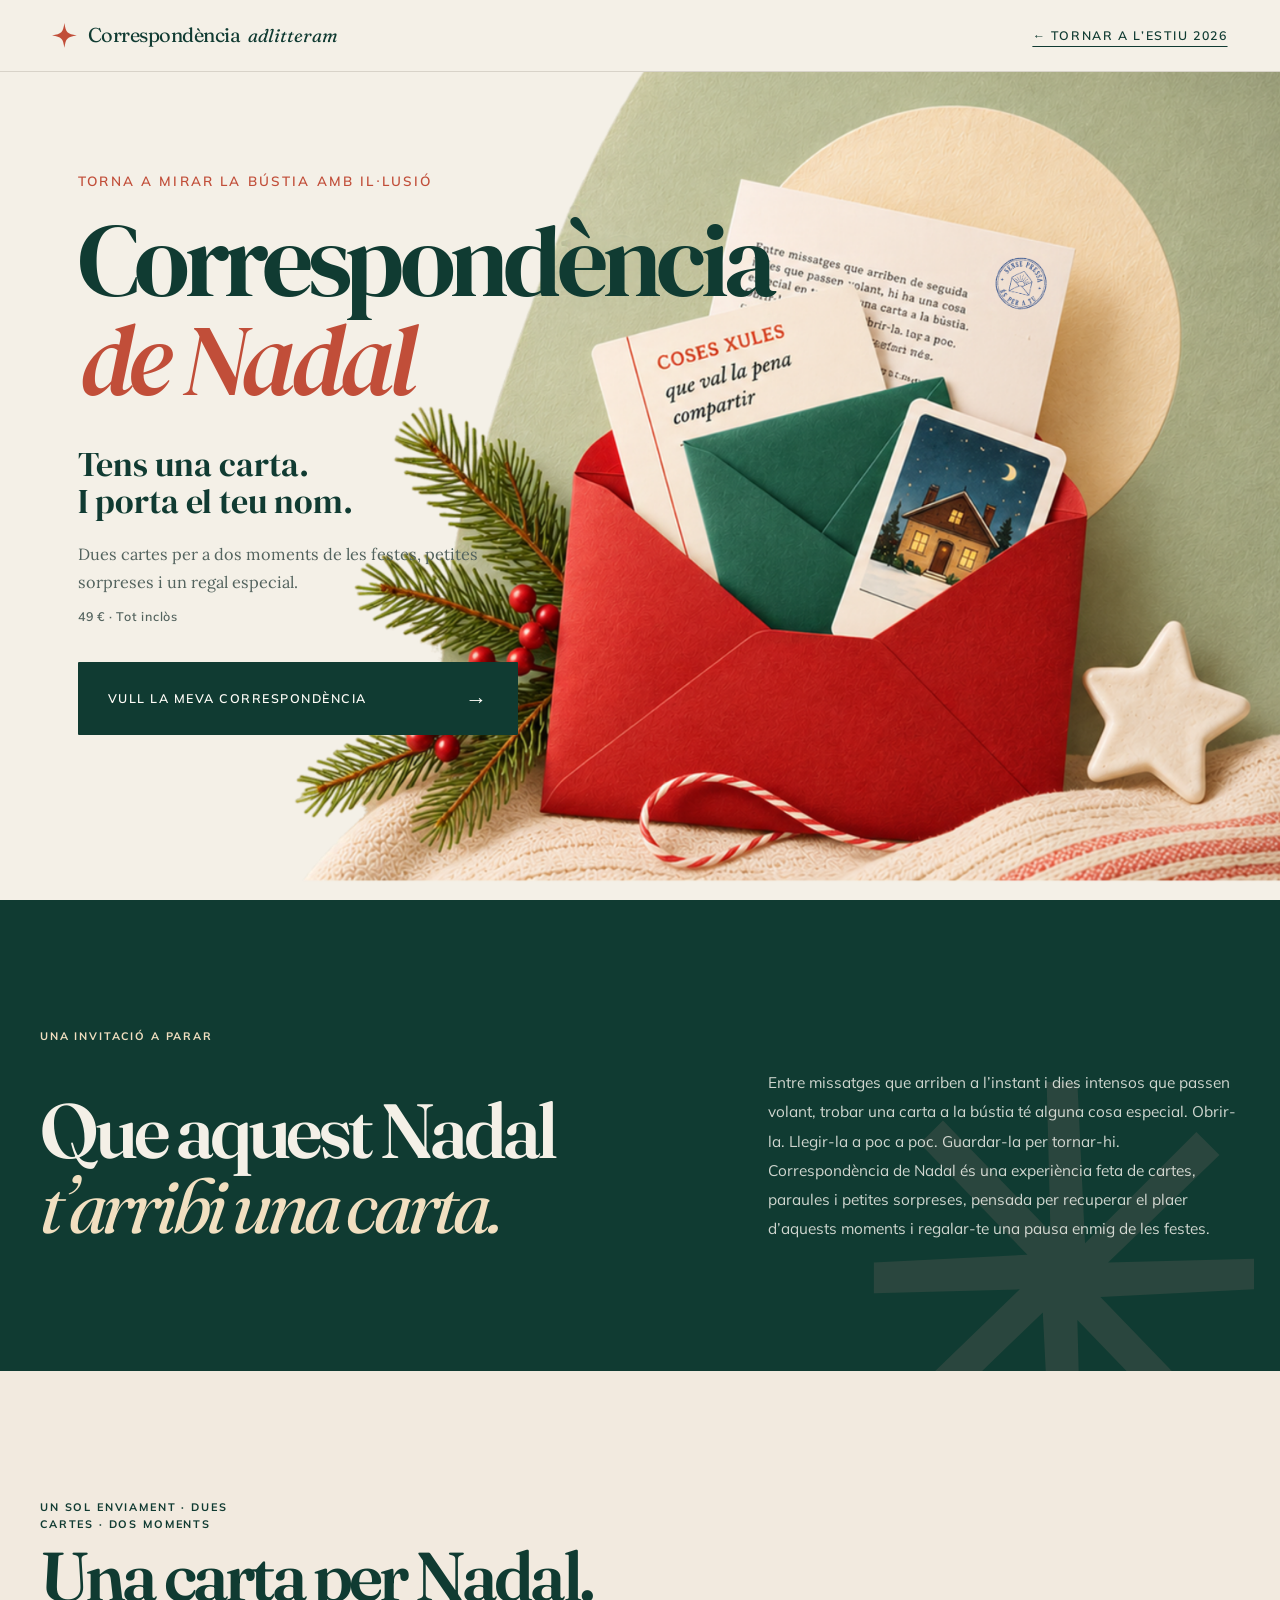
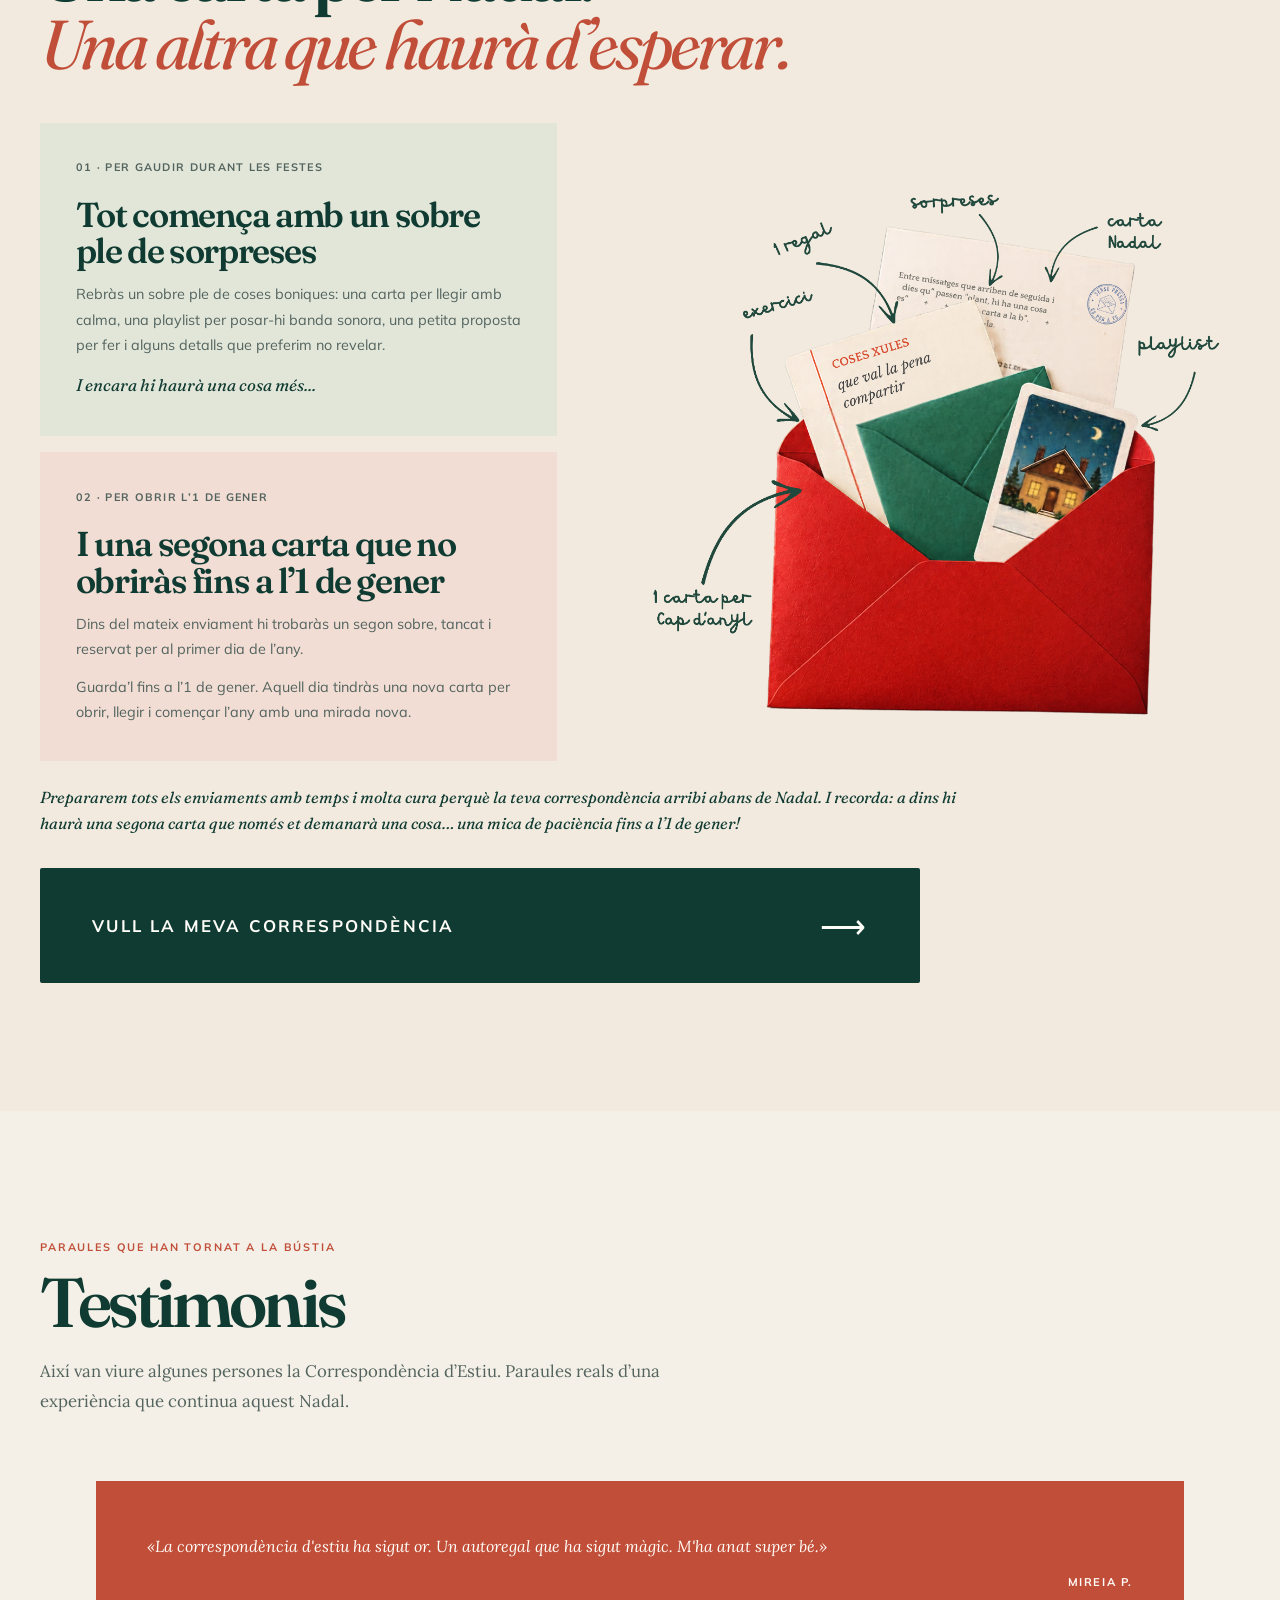
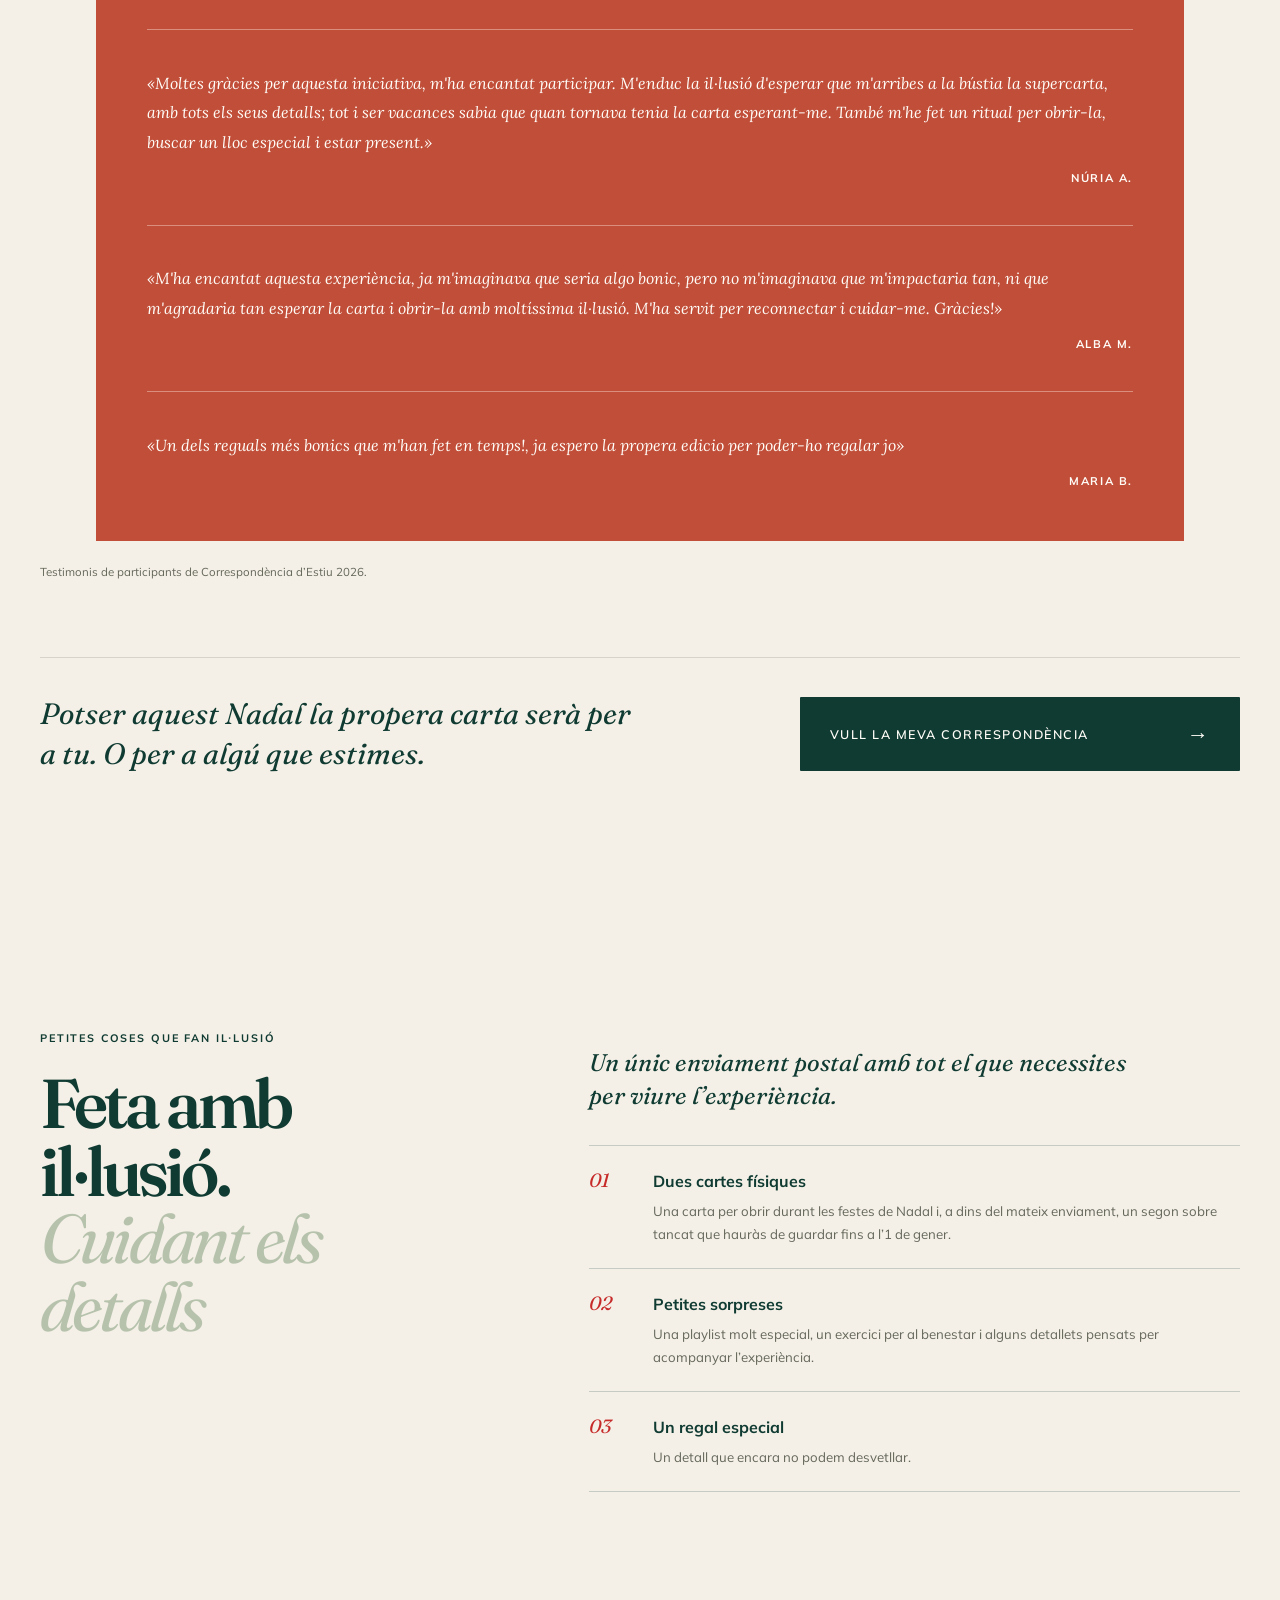
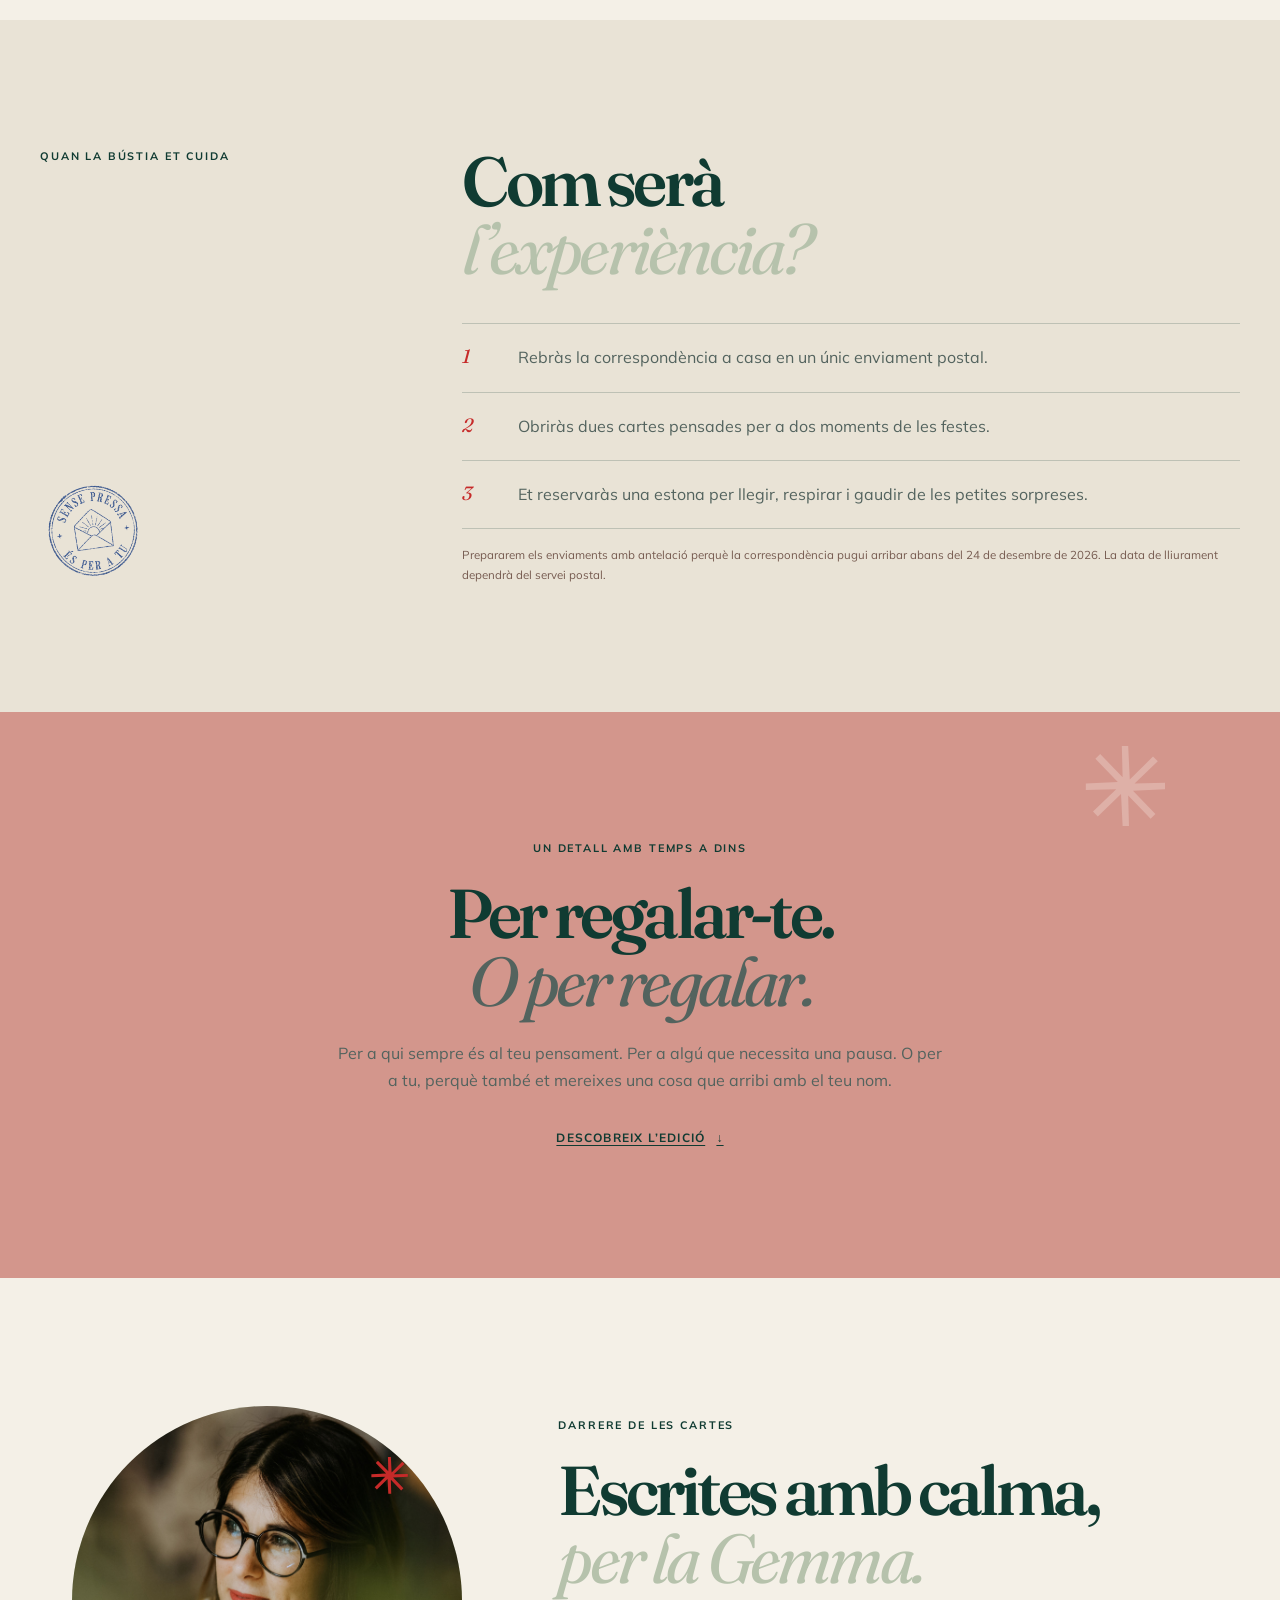
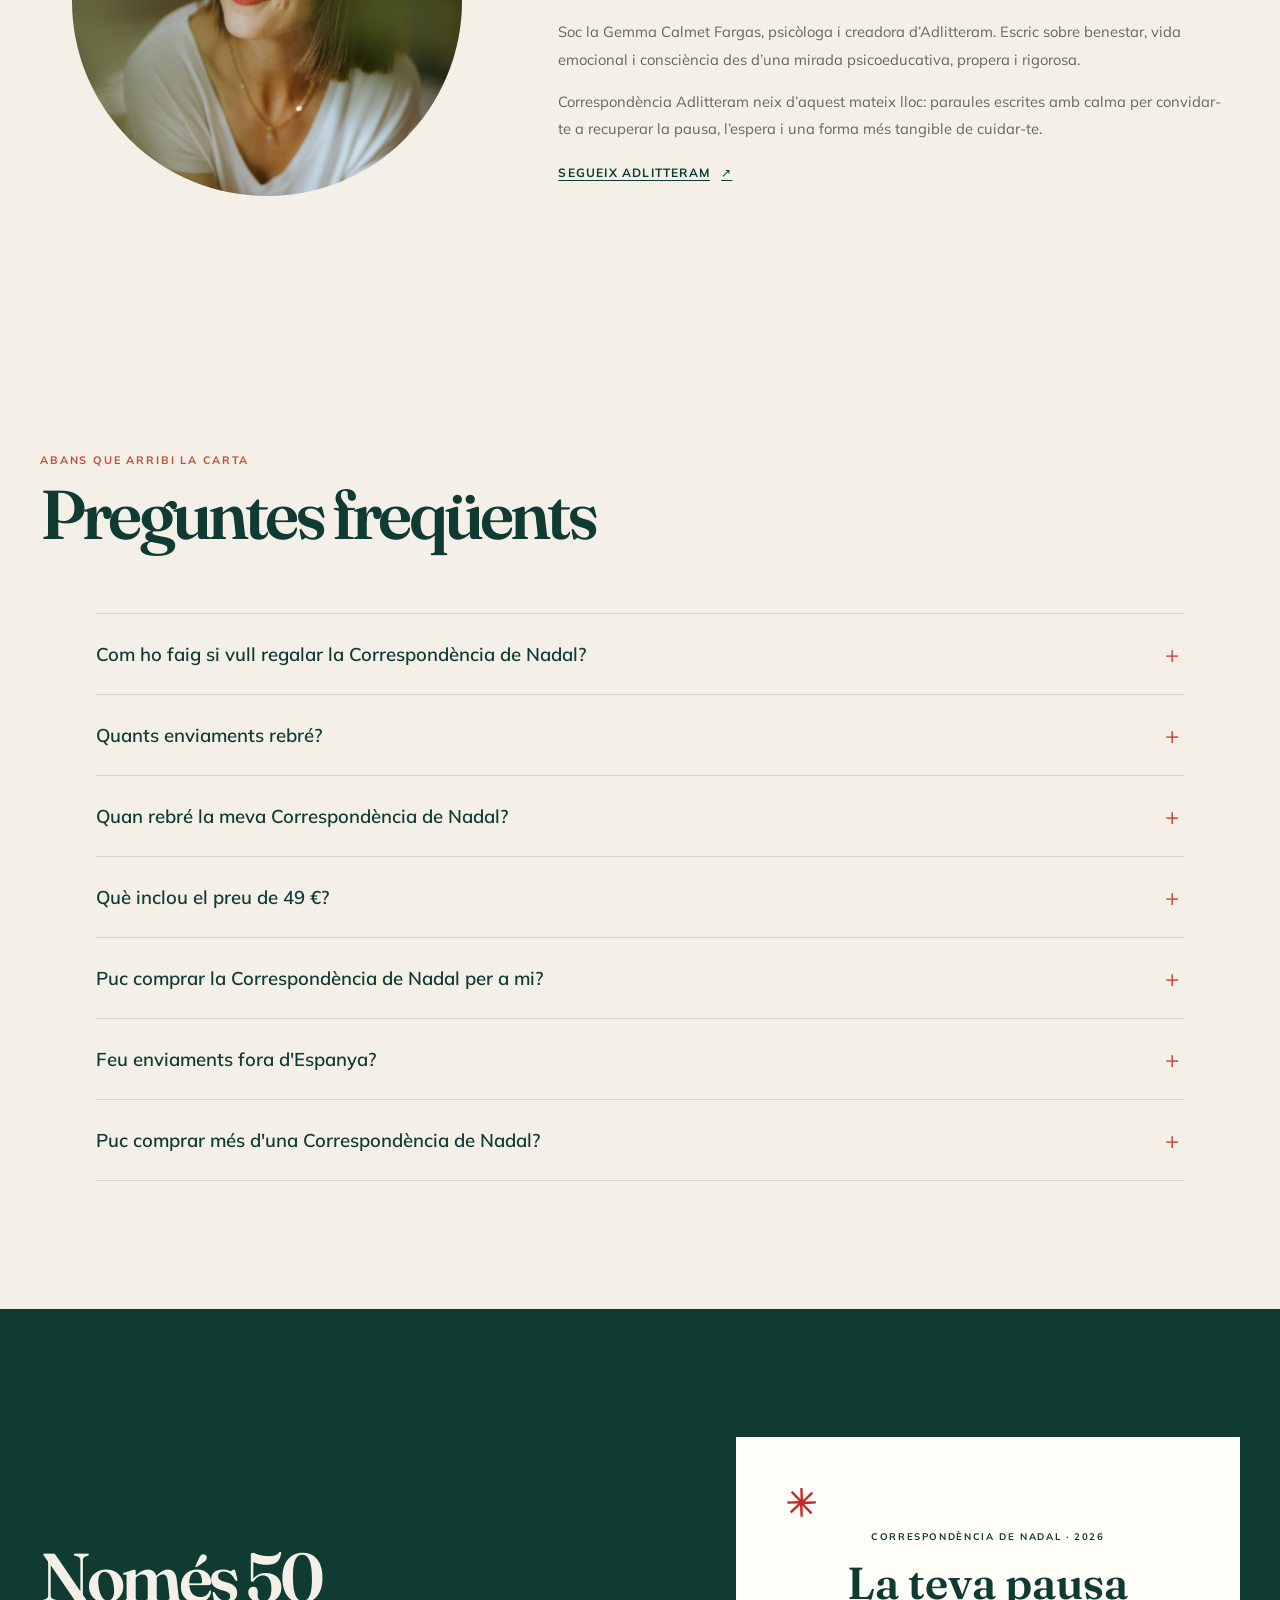
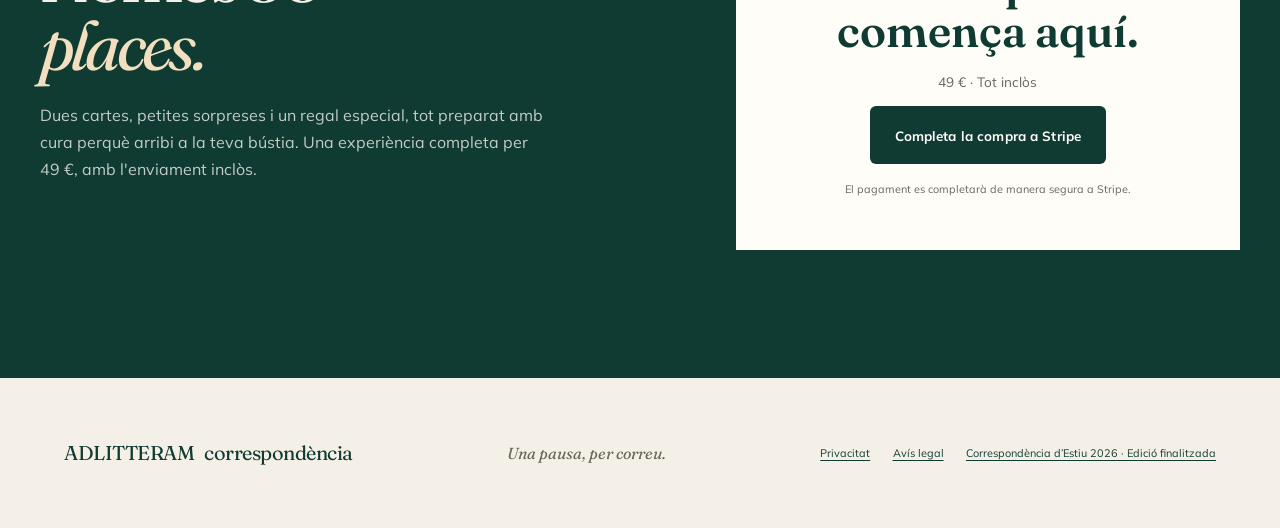
==== commit a19513de: "Arreglar emoji" ====
--- a/nadal-2026/index.html
+++ b/nadal-2026/index.html
@@ -17,7 +17,7 @@
 <body>
   <a class="skip-link" href="#contingut">Ves al contingut</a>
   <header class="site-header">
-    <a class="wordmark" href="#inici" aria-label="Correspondència Adlitteram, inici"><span class="wordmark-mark" aria-hidden="true">✧</span><span class="wordmark-name">Correspondència <em>adlitteram</em></span></a>
+    <a class="wordmark" href="#inici" aria-label="Correspondència Adlitteram, inici"><span class="wordmark-mark" aria-hidden="true"><svg viewBox="0 0 100 100"><path d="M50 0C56 39 61 44 100 50 61 56 56 61 50 100 44 61 39 56 0 50 39 44 44 39 50 0Z"/></svg></span><span class="wordmark-name">Correspondència <em>adlitteram</em></span></a>
     <a class="archive-link" href="/estiu-2026/">← Tornar a l’estiu 2026</a>
   </header>
 
@@ -28,7 +28,7 @@
         <h1 id="hero-title"><span>Correspondència</span><em>de Nadal</em></h1>
         <p class="hero-subtitle">Tens una carta.<br>I porta el teu nom.</p>
         <p class="hero-description">Dues cartes per a dos moments de les festes, petites sorpreses i un regal especial.</p>
-        <p class="hero-price">49€ · Tot inclòs</p>
+        <p class="hero-price">49&nbsp;€ · Tot inclòs</p>
         <a class="button button-primary" href="https://buy.stripe.com/fZu5kw3Jq8W8dRp18m0Ny01?locale=es">Vull la meva correspondència <span aria-hidden="true">→</span></a>
       </div>
 
@@ -46,7 +46,7 @@
       <div class="story-intro-copy">
         <p>Entre missatges que arriben a l’instant i dies intensos que passen volant, trobar una carta a la bústia té alguna cosa especial. Obrir-la. Llegir-la a poc a poc. Guardar-la per tornar-hi. Correspondència de Nadal és una experiència feta de cartes, paraules i petites sorpreses, pensada per recuperar el plaer d’aquests moments i regalar-te una pausa enmig de les festes.</p>
       </div>
-      <span class="large-asterisk" aria-hidden="true">✳︎</span>
+      <span class="large-asterisk" aria-hidden="true"><svg viewBox="0 0 100 100"><path d="M46 0h8l2 42 29-29 6 6-29 28 38-1v8l-40 2 28 29-6 6-28-29 1 38h-8l-2-40-29 28-6-6 29-28-38 1v-8l40-2-28-29 6-6 28 29z"/></svg></span>
     </section>
 
     <section class="two-moments section" aria-labelledby="moments-title">
@@ -140,7 +140,7 @@
     </section>
 
     <section class="gift section reveal" aria-labelledby="gift-title">
-      <span class="gift-star" aria-hidden="true">✳︎</span>
+      <span class="gift-star" aria-hidden="true"><svg viewBox="0 0 100 100"><path d="M46 0h8l2 42 29-29 6 6-29 28 38-1v8l-40 2 28 29-6 6-28-29 1 38h-8l-2-40-29 28-6-6 29-28-38 1v-8l40-2-28-29 6-6 28 29z"/></svg></span>
       <p class="eyebrow">Un detall amb temps a dins</p>
       <h2 id="gift-title">Per regalar-te.<br><em>O per regalar.</em></h2>
       <p>Per a qui sempre és al teu pensament. Per a algú que necessita una pausa. O per a tu, perquè també et mereixes una cosa que arribi amb el teu nom.</p>
@@ -148,7 +148,7 @@
     </section>
 
     <section class="author section" aria-labelledby="author-title">
-      <div class="author-mark reveal"><img src="/assets/nadal-26/GemmaCalmet-6.jpg" alt="Retrat de Gemma Calmet" width="1667" height="2500" loading="lazy" decoding="async"><i aria-hidden="true">✳︎</i></div>
+      <div class="author-mark reveal"><img src="/assets/nadal-26/GemmaCalmet-6.jpg" alt="Retrat de Gemma Calmet" width="1667" height="2500" loading="lazy" decoding="async"><i aria-hidden="true"><svg viewBox="0 0 100 100"><path d="M46 0h8l2 42 29-29 6 6-29 28 38-1v8l-40 2 28 29-6 6-28-29 1 38h-8l-2-40-29 28-6-6 29-28-38 1v-8l40-2-28-29 6-6 28 29z"/></svg></i></div>
       <div class="author-copy reveal">
         <p class="eyebrow">Darrere de les cartes</p>
         <h2 id="author-title">Escrites amb calma,<br><em>per la Gemma.</em></h2>
@@ -187,7 +187,7 @@
           </div>
         </details>
         <details class="faq-item">
-          <summary>Què inclou el preu de 49€?<span class="faq-toggle" aria-hidden="true"></span></summary>
+          <summary>Què inclou el preu de 49&nbsp;€?<span class="faq-toggle" aria-hidden="true"></span></summary>
           <div class="faq-answer">
             <p>Tot! Les dues cartes, una playlist molt especial, un exercici pro benestar, petites sorpreses, un regal especial i l'enviament postal a Espanya (Península, Illes Balears i Illes Canàries). No hi ha despeses d'enviament addicionals.</p>
           </div>
@@ -201,7 +201,7 @@
         <details class="faq-item">
           <summary>Feu enviaments fora d'Espanya?<span class="faq-toggle" aria-hidden="true"></span></summary>
           <div class="faq-answer">
-            <p>De moment, no. Aquesta edició de Correspondència de Nadal només s'enviarà a adreces d'Espanya (Península, Illes Balears i Illes Canàries). El preu de 49€ inclou totes les despeses d'enviament.</p>
+            <p>De moment, no. Aquesta edició de Correspondència de Nadal només s'enviarà a adreces d'Espanya (Península, Illes Balears i Illes Canàries). El preu de 49&nbsp;€ inclou totes les despeses d'enviament.</p>
           </div>
         </details>
         <details class="faq-item">
@@ -218,13 +218,13 @@
       <div class="purchase-copy">
         <p class="eyebrow">Una edició limitada</p>
         <h2 id="purchase-title">Només 50<br><em>places.</em></h2>
-        <p>Dues cartes, petites sorpreses i un regal especial, tot preparat amb cura perquè arribi a la teva bústia. Una experiència completa per 49€, amb l'enviament inclòs.</p>
+        <p>Dues cartes, petites sorpreses i un regal especial, tot preparat amb cura perquè arribi a la teva bústia. Una experiència completa per 49&nbsp;€, amb l'enviament inclòs.</p>
       </div>
       <div class="purchase-card">
-        <span class="purchase-icon" aria-hidden="true">✳︎</span>
+        <span class="purchase-icon" aria-hidden="true"><svg viewBox="0 0 100 100"><path d="M46 0h8l2 42 29-29 6 6-29 28 38-1v8l-40 2 28 29-6 6-28-29 1 38h-8l-2-40-29 28-6-6 29-28-38 1v-8l40-2-28-29 6-6 28 29z"/></svg></span>
         <p class="eyebrow">Correspondència de Nadal · 2026</p>
         <h3>La teva pausa<br>comença aquí.</h3>
-        <p class="purchase-status">49€ · Tot inclòs</p>
+        <p class="purchase-status">49&nbsp;€ · Tot inclòs</p>
         <a class="button button-primary" href="https://buy.stripe.com/fZu5kw3Jq8W8dRp18m0Ny01?locale=es">Completa la compra a Stripe</a>
         <p class="purchase-small">El pagament es completarà de manera segura a Stripe.</p>
       </div>
--- a/nadal-2026/styles.css
+++ b/nadal-2026/styles.css
@@ -48,7 +48,9 @@
 .site-header, .site-footer { width: min(90%, 1440px); margin: auto; display: flex; align-items: center; justify-content: space-between; gap: 2rem; }
 .site-header { position: relative; z-index: 5; width: 100%; min-height: 72px; padding: 0 4.1%; background: var(--color-paper); border-bottom: 1px solid var(--color-border); }
 .wordmark { display: inline-flex; align-items: center; gap: .65rem; color: var(--color-ink); font: 400 1.25rem/1 var(--serif); letter-spacing: -.025em; text-decoration: none; white-space: nowrap; }
-.wordmark-mark { color: var(--color-terracotta); font: 400 1.55rem/1 var(--sans); }
+.wordmark-mark { width: 1.55rem; height: 1.55rem; color: var(--color-terracotta); }
+.wordmark-mark svg, .large-asterisk svg, .gift-star svg, .author-mark i svg, .purchase-icon svg { display: block; width: 100%; height: 100%; fill: currentColor; }
+.large-asterisk, .gift-star, .author-mark i, .purchase-icon { display: block; width: 1em; height: 1em; }
 .wordmark-name em { margin-left: .3rem; font: italic 1.15rem/1 var(--serif); letter-spacing: 0; }
 .archive-link { color: var(--color-ink); font: 600 .77rem/1.4 var(--sans); letter-spacing: .13em; text-decoration-thickness: 1px; text-underline-offset: .35rem; text-transform: uppercase; }
 
@@ -247,7 +249,7 @@
   .site-header, .site-footer { width: 100%; }
   .site-header { min-height: 66px; padding: 0 .75rem; gap: .4rem; }
   .wordmark { min-width: 0; gap: .25rem; font-size: .82rem; }
-  .wordmark-mark { font-size: 1.1rem; }
+  .wordmark-mark { width: 1.1rem; height: 1.1rem; }
   .wordmark-name em { display: block; margin: .14rem 0 0; font-size: .9rem; }
   .archive-link { flex: 0 1 8rem; max-width: 8rem; white-space: normal; font-size: .5rem; letter-spacing: .06em; line-height: 1.2; text-align: right; }
   .hero { min-height: 0; padding: 2.1rem 0 0; display: flex; flex-direction: column; gap: 0; }
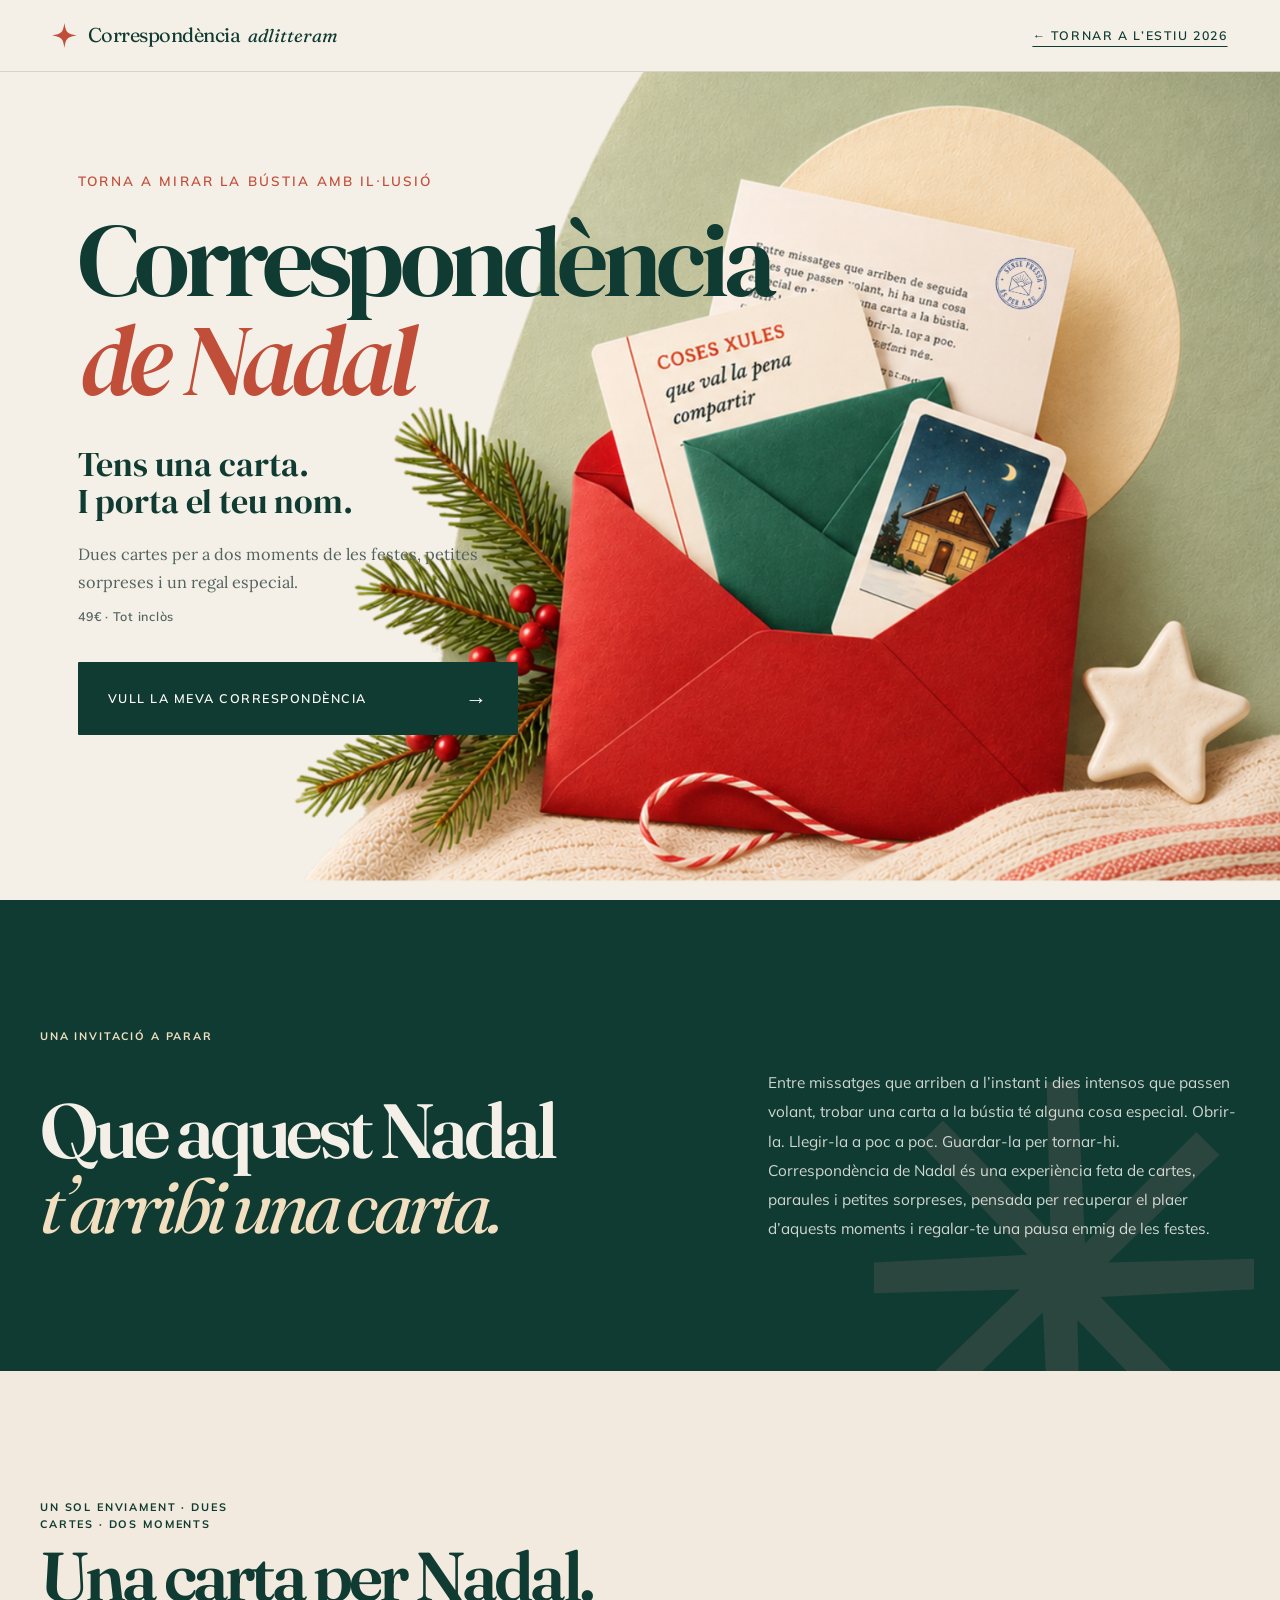
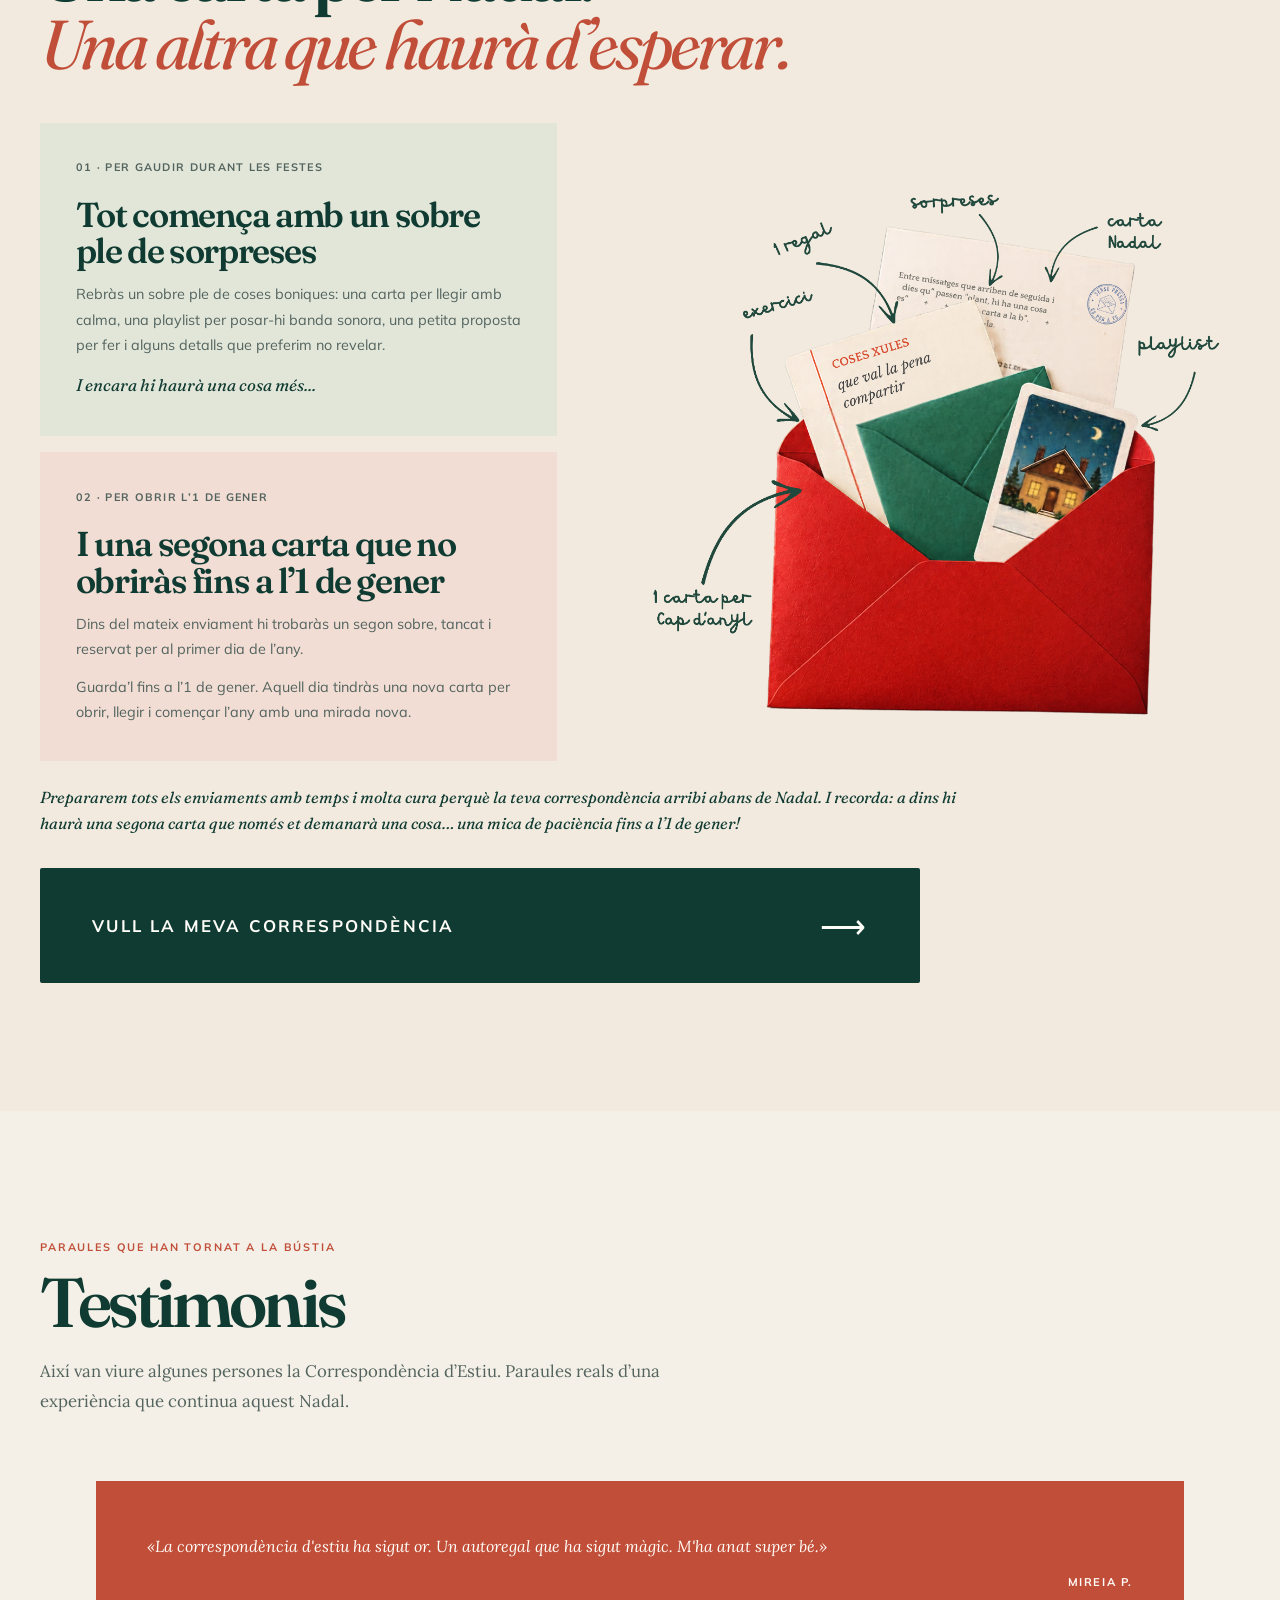
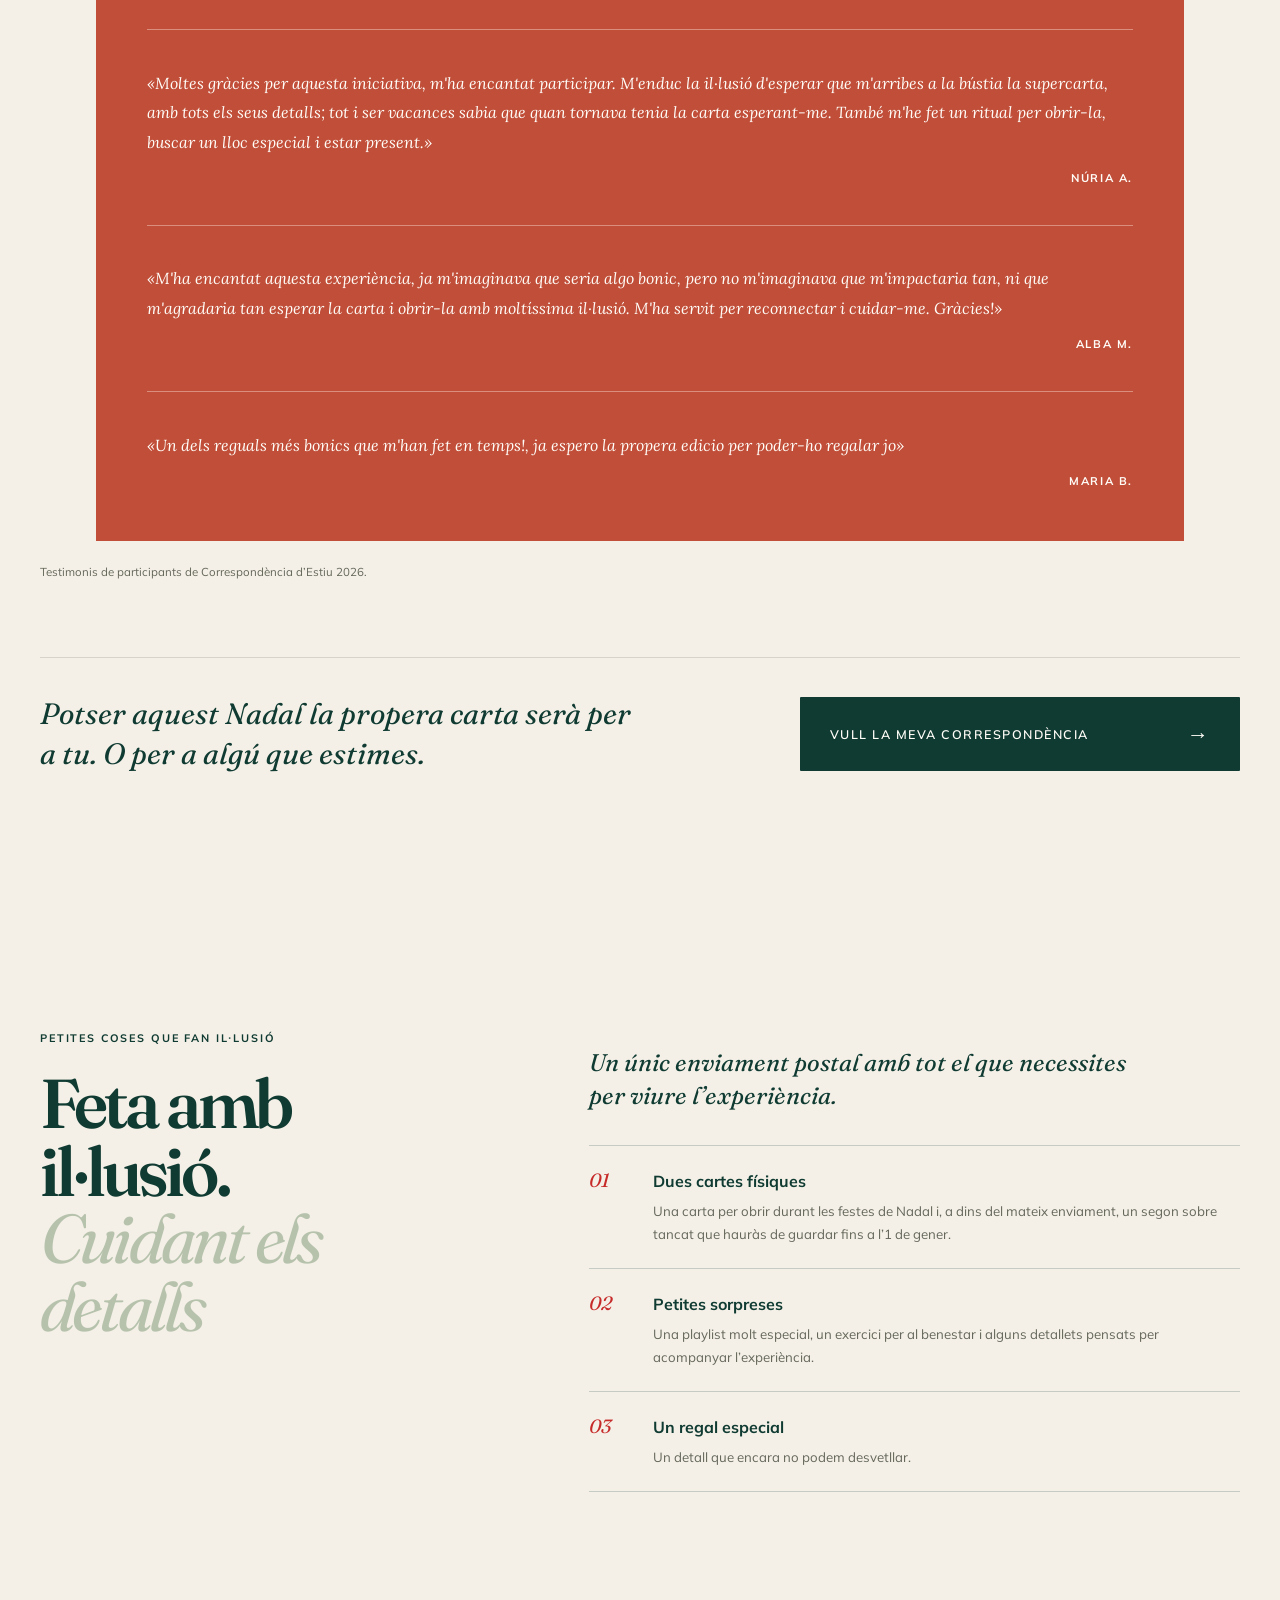
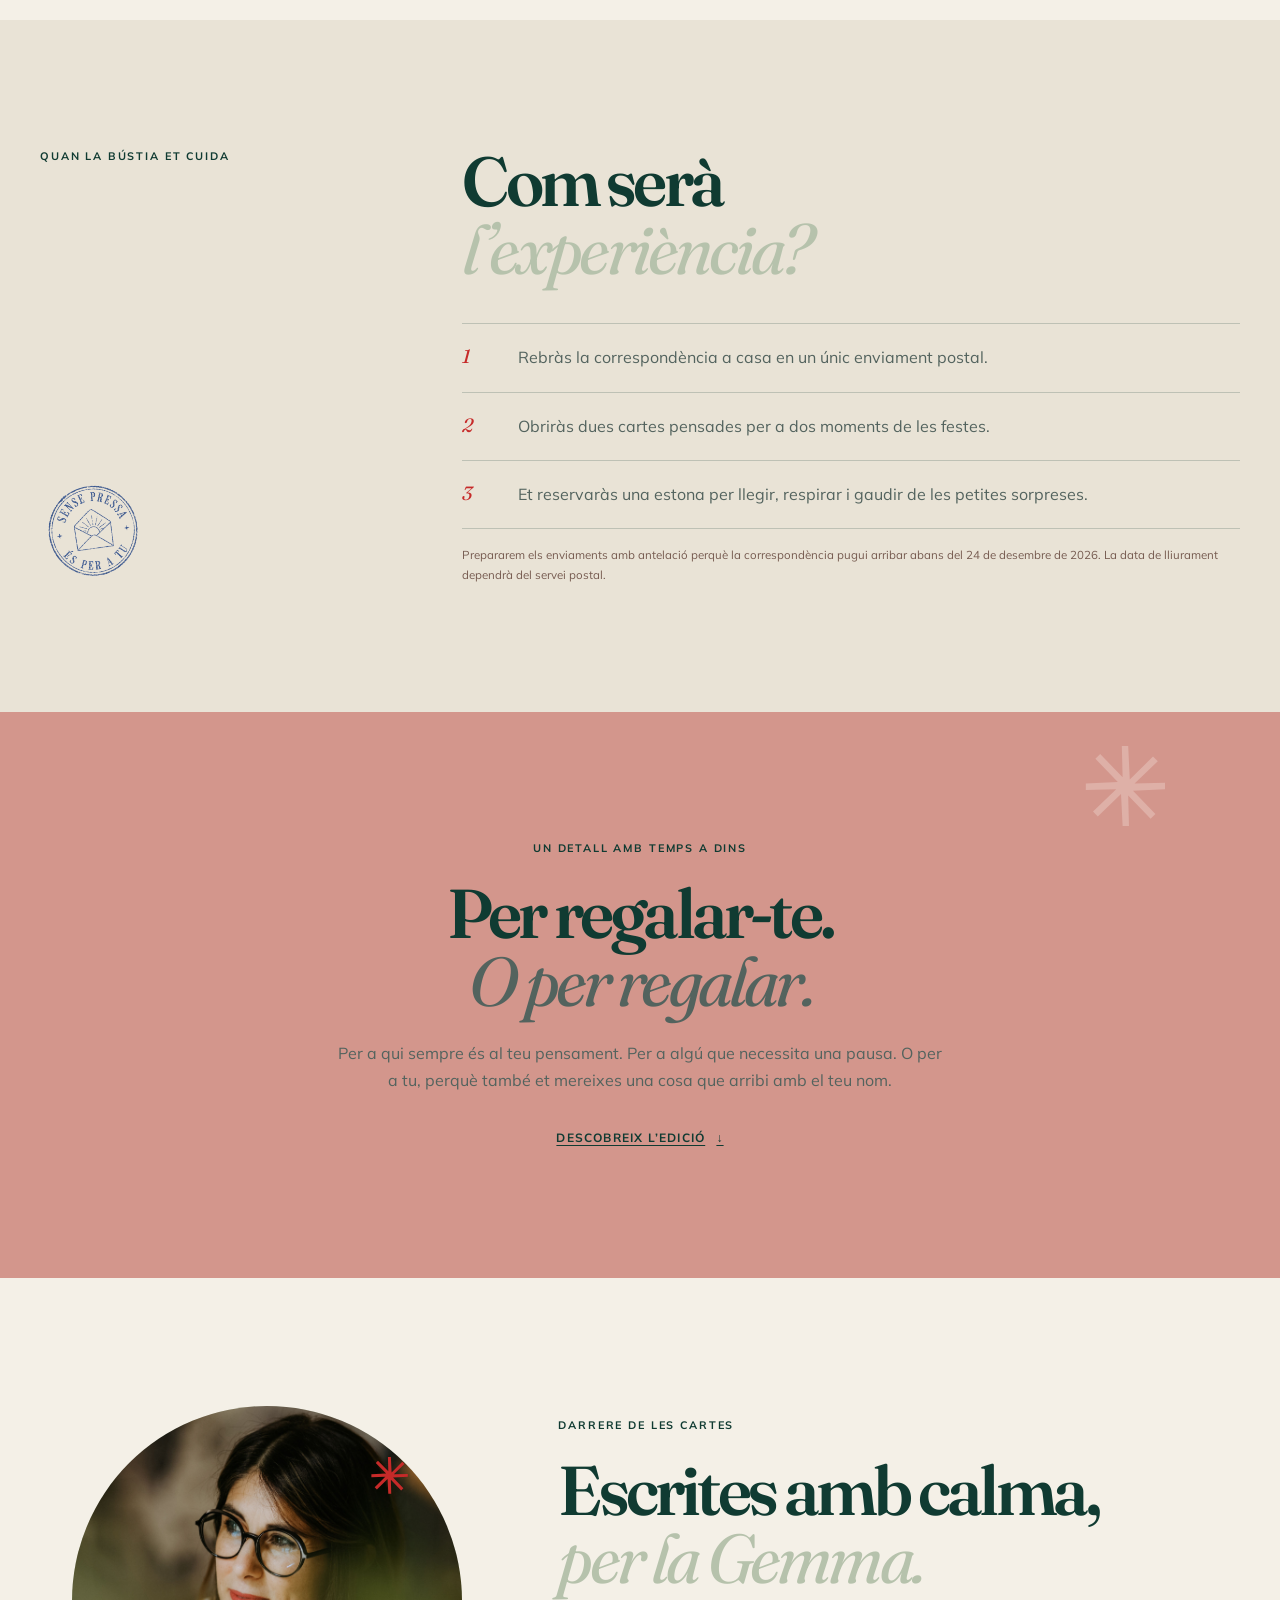
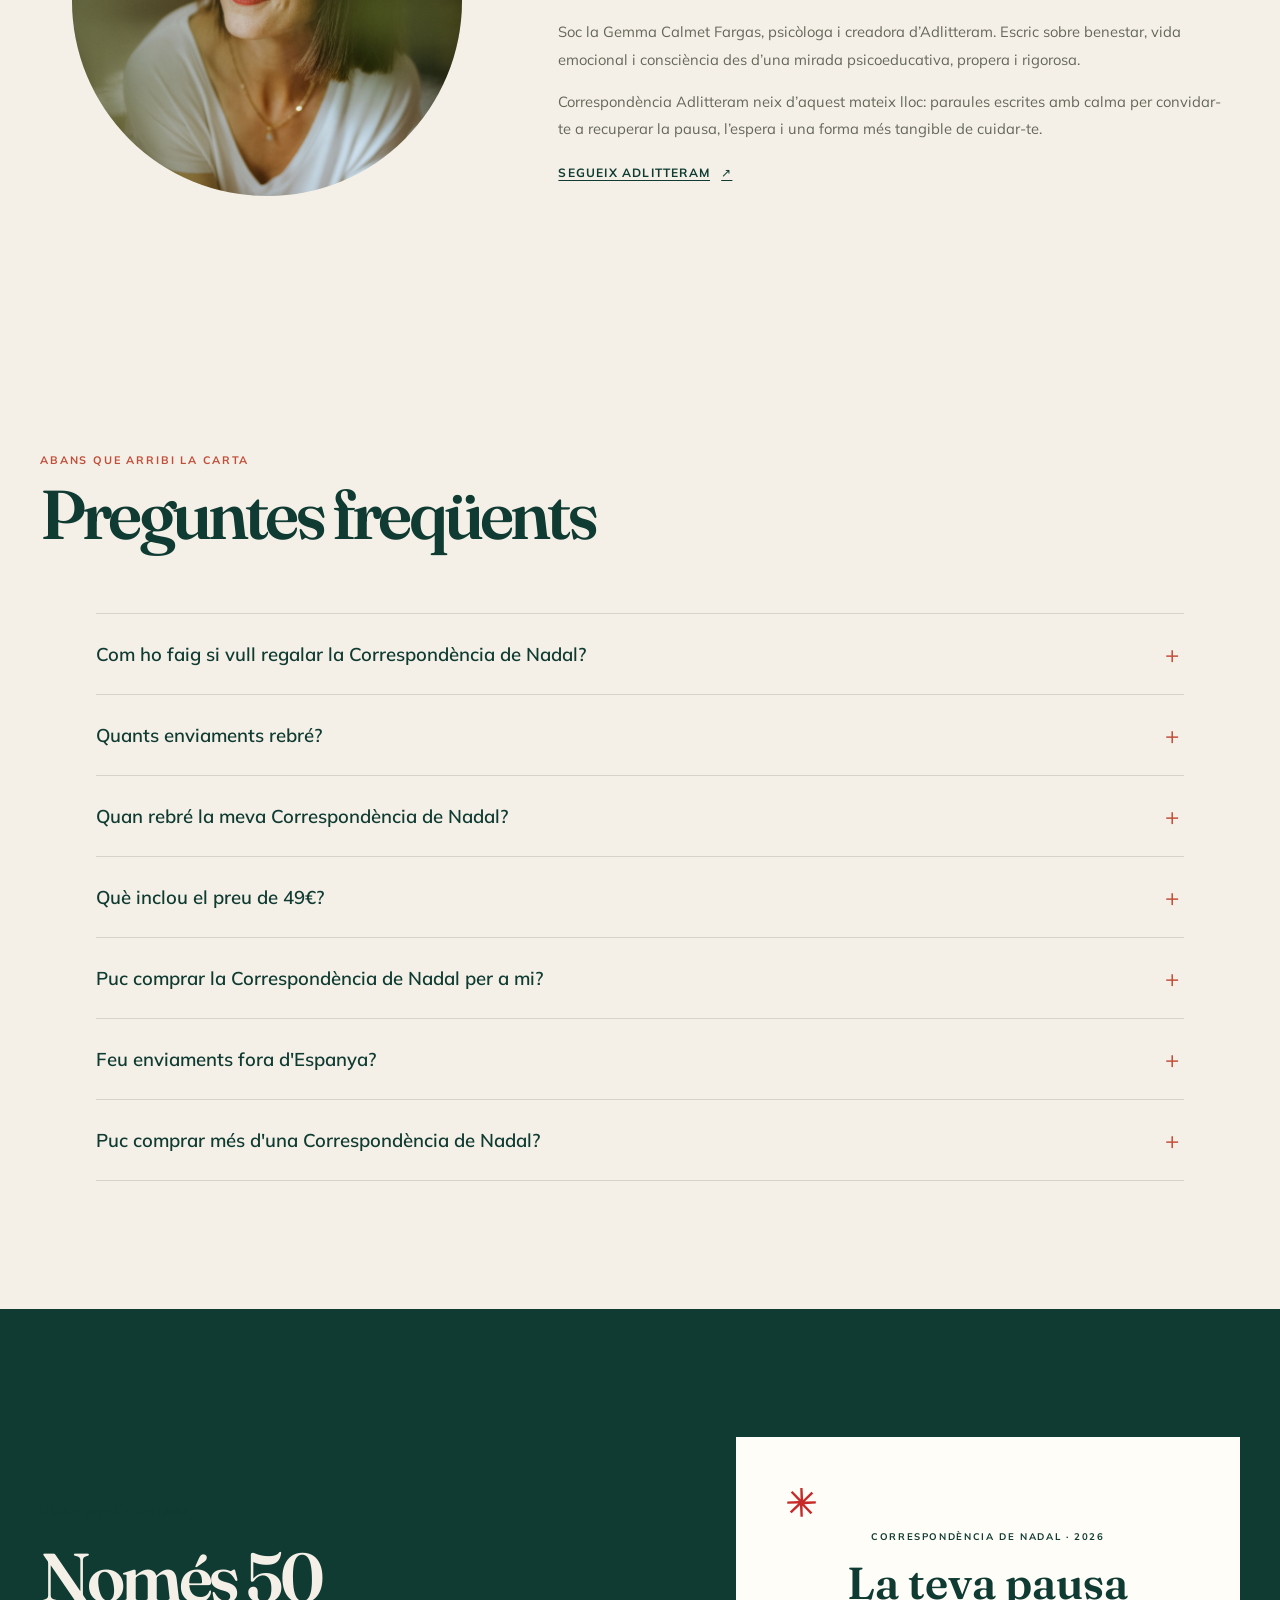
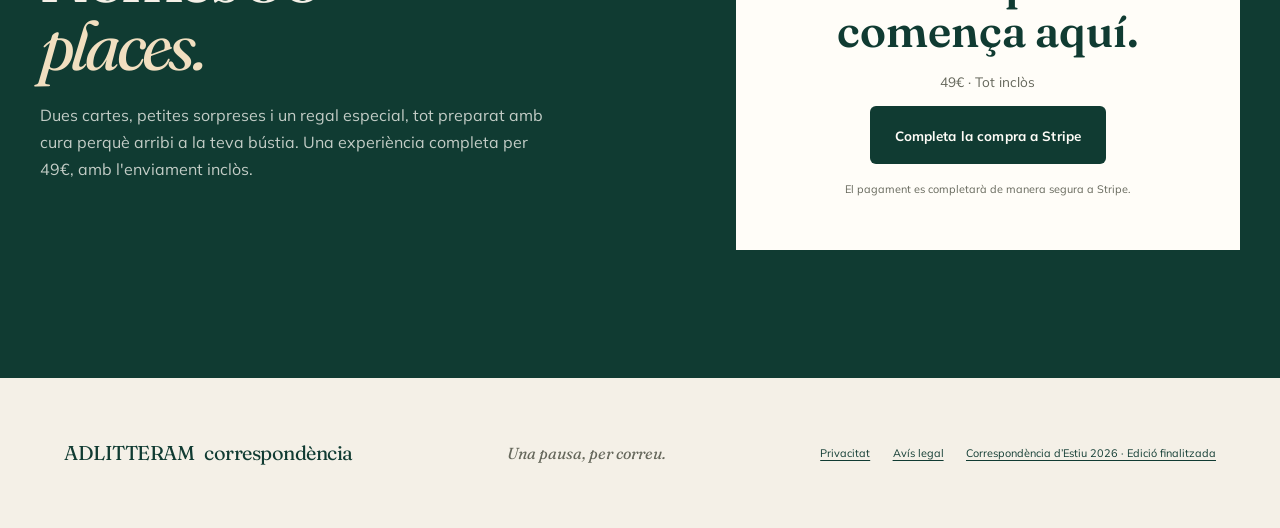
==== commit dbbe4a2d: "Merge branch 'main' into feature/nadal-2026-vendes" ====
--- a/nadal-2026/index.html
+++ b/nadal-2026/index.html
@@ -28,7 +28,7 @@
         <h1 id="hero-title"><span>Correspondència</span><em>de Nadal</em></h1>
         <p class="hero-subtitle">Tens una carta.<br>I porta el teu nom.</p>
         <p class="hero-description">Dues cartes per a dos moments de les festes, petites sorpreses i un regal especial.</p>
-        <p class="hero-price">49&nbsp;€ · Tot inclòs</p>
+        <p class="hero-price">49€ · Tot inclòs</p>
         <a class="button button-primary" href="https://buy.stripe.com/fZu5kw3Jq8W8dRp18m0Ny01?locale=es">Vull la meva correspondència <span aria-hidden="true">→</span></a>
       </div>
 
@@ -187,7 +187,7 @@
           </div>
         </details>
         <details class="faq-item">
-          <summary>Què inclou el preu de 49&nbsp;€?<span class="faq-toggle" aria-hidden="true"></span></summary>
+          <summary>Què inclou el preu de 49€?<span class="faq-toggle" aria-hidden="true"></span></summary>
           <div class="faq-answer">
             <p>Tot! Les dues cartes, una playlist molt especial, un exercici pro benestar, petites sorpreses, un regal especial i l'enviament postal a Espanya (Península, Illes Balears i Illes Canàries). No hi ha despeses d'enviament addicionals.</p>
           </div>
@@ -201,7 +201,7 @@
         <details class="faq-item">
           <summary>Feu enviaments fora d'Espanya?<span class="faq-toggle" aria-hidden="true"></span></summary>
           <div class="faq-answer">
-            <p>De moment, no. Aquesta edició de Correspondència de Nadal només s'enviarà a adreces d'Espanya (Península, Illes Balears i Illes Canàries). El preu de 49&nbsp;€ inclou totes les despeses d'enviament.</p>
+            <p>De moment, no. Aquesta edició de Correspondència de Nadal només s'enviarà a adreces d'Espanya (Península, Illes Balears i Illes Canàries). El preu de 49€ inclou totes les despeses d'enviament.</p>
           </div>
         </details>
         <details class="faq-item">
@@ -218,13 +218,13 @@
       <div class="purchase-copy">
         <p class="eyebrow">Una edició limitada</p>
         <h2 id="purchase-title">Només 50<br><em>places.</em></h2>
-        <p>Dues cartes, petites sorpreses i un regal especial, tot preparat amb cura perquè arribi a la teva bústia. Una experiència completa per 49&nbsp;€, amb l'enviament inclòs.</p>
+        <p>Dues cartes, petites sorpreses i un regal especial, tot preparat amb cura perquè arribi a la teva bústia. Una experiència completa per 49€, amb l'enviament inclòs.</p>
       </div>
       <div class="purchase-card">
         <span class="purchase-icon" aria-hidden="true"><svg viewBox="0 0 100 100"><path d="M46 0h8l2 42 29-29 6 6-29 28 38-1v8l-40 2 28 29-6 6-28-29 1 38h-8l-2-40-29 28-6-6 29-28-38 1v-8l40-2-28-29 6-6 28 29z"/></svg></span>
         <p class="eyebrow">Correspondència de Nadal · 2026</p>
         <h3>La teva pausa<br>comença aquí.</h3>
-        <p class="purchase-status">49&nbsp;€ · Tot inclòs</p>
+        <p class="purchase-status">49€ · Tot inclòs</p>
         <a class="button button-primary" href="https://buy.stripe.com/fZu5kw3Jq8W8dRp18m0Ny01?locale=es">Completa la compra a Stripe</a>
         <p class="purchase-small">El pagament es completarà de manera segura a Stripe.</p>
       </div>
